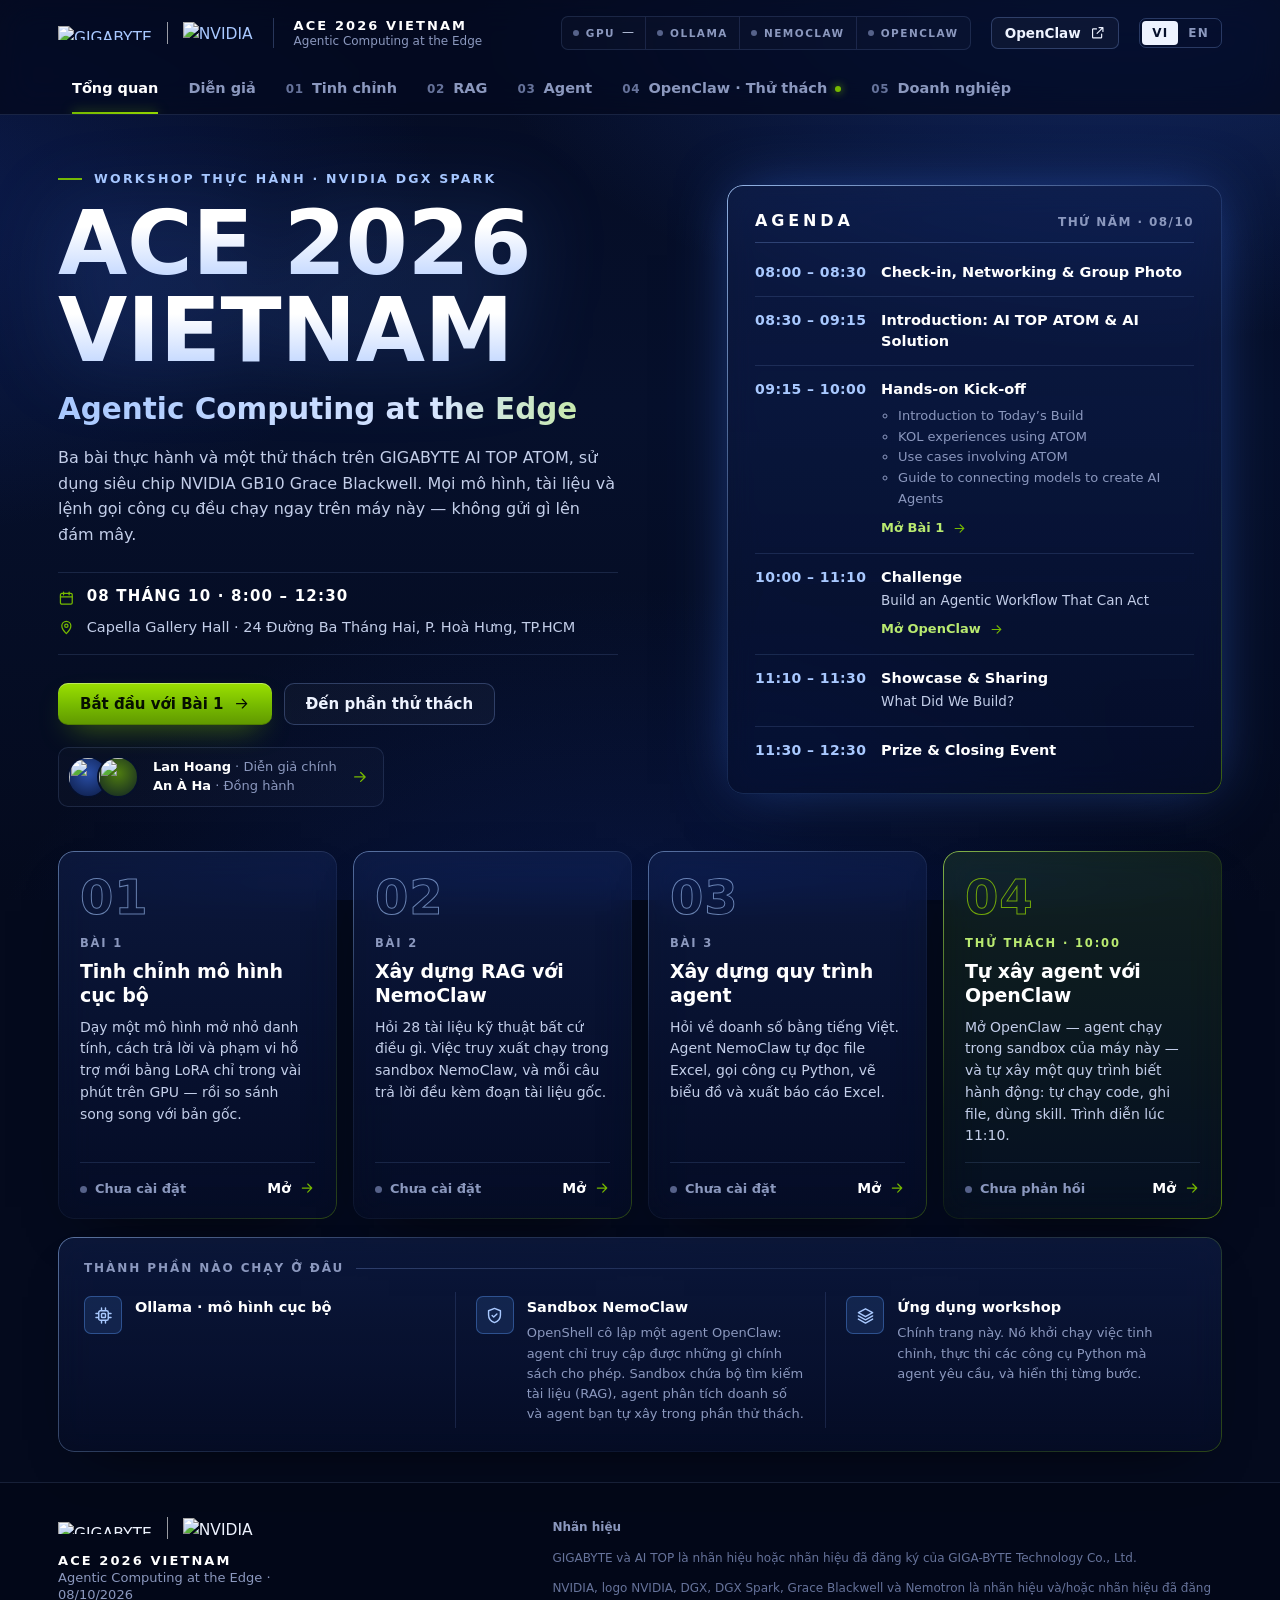
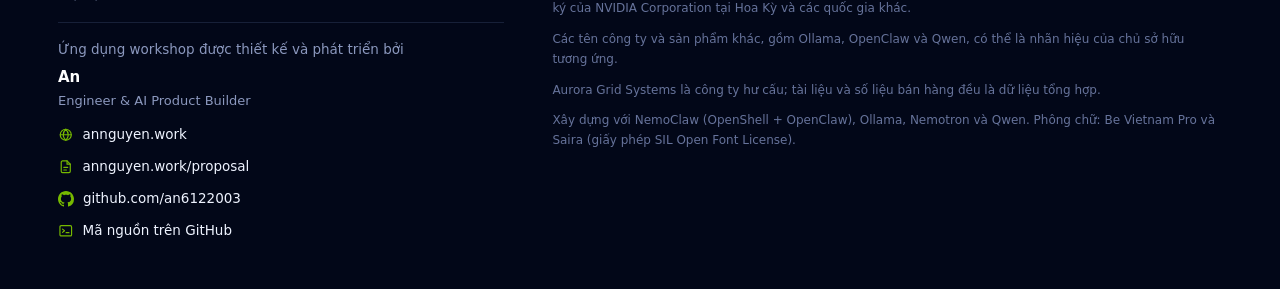
==== app/index.html @ 9d15b3e5 "Enterprise tab: batch inbox triage and invoices-to-Excel on vLLM Tab 05 runs real batch jobs on inve" ====
<!DOCTYPE html>
<html lang="vi">
<head>
<meta charset="utf-8">
<meta name="viewport" content="width=device-width, initial-scale=1">
<title>ACE 2026 Vietnam · Agentic AI Workshop</title>
<link rel="icon" href="data:image/svg+xml,%3Csvg xmlns='http://www.w3.org/2000/svg' viewBox='0 0 32 32'%3E%3Crect width='32' height='32' rx='8' fill='%23071230'/%3E%3Cpath d='M6 23c6-1 9-7 12-11s5-5 8-5' fill='none' stroke='%2376b900' stroke-width='3' stroke-linecap='round'/%3E%3Cpath d='M6 27c7-1 10-6 13-9s5-5 7-5' fill='none' stroke='%23a9c9ff' stroke-width='2' stroke-linecap='round' opacity='.75'/%3E%3C/svg%3E">
<link rel="stylesheet" href="/static/fonts/fonts.css">
<style>
  :root{
    --bg:#040a1d;
    --line:rgba(148,180,255,.14); --line-2:rgba(148,180,255,.26); --line-3:rgba(148,180,255,.42);
    --text:#eef3ff; --text-2:#c3cee9; --text-3:#8b98be; --text-4:#66739b;
    --blue:#5c9dff; --blue-2:#a9c9ff; --blue-soft:rgba(92,157,255,.13); --blue-line:rgba(92,157,255,.38);
    --nv:#76b900; --nv-2:#93d600; --nv-ink:#b9ea70; --nv-soft:rgba(118,185,0,.13); --nv-line:rgba(118,185,0,.5);
    --amber:#ffc066; --amber-soft:rgba(255,192,102,.11); --amber-line:rgba(255,192,102,.42);
    --red:#ff8a8a; --red-soft:rgba(255,110,110,.11); --red-line:rgba(255,110,110,.42);
    --violet:#bca6ff; --violet-soft:rgba(188,166,255,.12); --violet-line:rgba(188,166,255,.4);
    --pink:#ff95cd; --pink-soft:rgba(255,149,205,.11); --pink-line:rgba(255,149,205,.4);
    --radius:16px; --r-md:10px; --r-sm:7px; --r-xs:4px;
    /* glass panel fill, and the light catching its edge (top-left blue, bottom-right green) */
    --panel:linear-gradient(180deg,rgba(20,36,82,.5),rgba(8,16,42,.42));
    --edge:linear-gradient(135deg,rgba(160,198,255,.5),rgba(160,198,255,.1) 30%,rgba(160,198,255,.05) 65%,rgba(118,185,0,.34));
    --font:"Be Vietnam Pro",system-ui,-apple-system,"Segoe UI",Roboto,"Noto Sans",sans-serif;
    --display:"Saira","Be Vietnam Pro",system-ui,sans-serif;
    --mono:ui-monospace,"SF Mono",Menlo,Consolas,"DejaVu Sans Mono",monospace;
    --check:url("data:image/svg+xml,%3Csvg xmlns='http://www.w3.org/2000/svg' viewBox='0 0 24 24' fill='none' stroke='black' stroke-width='3' stroke-linecap='round' stroke-linejoin='round'%3E%3Cpath d='M5 12.5l4.5 4.5L19 7.5'/%3E%3C/svg%3E");
  }
  *{box-sizing:border-box}
  html{background:var(--bg)}
  html,body{margin:0;padding:0}
  body{color:var(--text);font:15.5px/1.6 var(--font);-webkit-font-smoothing:antialiased;min-height:100vh;
    background:
      radial-gradient(1100px 640px at 88% -6%,rgba(46,98,230,.36),transparent 62%),
      radial-gradient(900px 560px at -8% 22%,rgba(28,62,170,.28),transparent 60%),
      radial-gradient(1100px 700px at 50% 112%,rgba(18,50,150,.32),transparent 60%),
      linear-gradient(180deg,#050c23 0%,#06102c 45%,#040a1d 100%);
    background-attachment:fixed}
  /* exactly page-wide: the drift moves the picture inside it, so the page never scrolls sideways */
  .waves{position:absolute;left:0;right:0;top:96px;height:560px;background:url(/static/brand/waves.svg) 50% 0/112% 100% no-repeat;
    opacity:.5;pointer-events:none;z-index:0;will-change:transform;
    -webkit-mask-image:linear-gradient(180deg,transparent,#000 22%,#000 70%,transparent);mask-image:linear-gradient(180deg,transparent,#000 22%,#000 70%,transparent)}
  header,main,footer{position:relative;z-index:1}
  .wrap{max-width:1220px;margin:0 auto;padding:0 28px}
  button{font:inherit}
  a{color:var(--blue-2)}
  ::selection{background:rgba(118,185,0,.35)}
  .sprite{position:absolute;width:0;height:0;overflow:hidden}
  svg.i{width:1.15em;height:1.15em;flex:0 0 auto;fill:none;stroke:currentColor;stroke-width:1.8;stroke-linecap:round;stroke-linejoin:round;vertical-align:-.2em}

  /* ---------------- header ---------------- */
  header.top{position:sticky;top:0;z-index:30;background:rgba(4,10,29,.78);border-bottom:1px solid var(--line);
    -webkit-backdrop-filter:blur(18px) saturate(140%);backdrop-filter:blur(18px) saturate(140%)}
  .toprow{display:flex;align-items:center;gap:20px;height:66px}
  .lockup{display:flex;align-items:center;gap:15px;text-decoration:none;flex:0 0 auto}
  .lockup img{display:block;width:auto}
  .lockup .gb{height:14px}
  .lockup .nv{height:23px}
  .lockup .sep{width:1px;height:22px;background:rgba(255,255,255,.6)}
  .event{display:flex;flex-direction:column;line-height:1.2;padding-left:20px;border-left:1px solid var(--line-2);min-width:0}
  .event b{font:700 13px/1.2 var(--display);letter-spacing:.16em;color:#fff;white-space:nowrap}
  .event span{font-size:12px;color:var(--text-3);white-space:nowrap}
  .spacer{flex:1}
  /* system status: one ruled bar, not a row of pills */
  .sysbar{display:flex;align-items:stretch;border:1px solid var(--line);border-radius:var(--r-sm);background:rgba(255,255,255,.02)}
  .sys{display:flex;align-items:center;gap:7px;padding:6px 11px;font-size:12px;color:var(--text-2);white-space:nowrap}
  .sys+.sys{border-left:1px solid var(--line)}
  .sys b{font:600 10.5px/1 var(--display);letter-spacing:.14em;text-transform:uppercase;color:var(--text-3)}
  .dot{width:6px;height:6px;border-radius:50%;background:#56628a;flex:0 0 auto}
  .dot.on{background:var(--nv);box-shadow:0 0 0 3px rgba(118,185,0,.16),0 0 10px rgba(118,185,0,.65)}
  .dot.warn{background:var(--amber)}
  .lang{display:flex;border:1px solid var(--line-2);border-radius:var(--r-sm);padding:2px;flex:0 0 auto}
  .lang button{border:0;background:transparent;color:var(--text-3);font:600 12px/1 var(--display);letter-spacing:.1em;
    padding:6px 10px;border-radius:var(--r-xs);cursor:pointer}
  .lang button.on{background:var(--text);color:#06102c}
  nav.tabs{display:flex;gap:2px;overflow-x:auto;scrollbar-width:none}
  nav.tabs::-webkit-scrollbar{display:none}
  nav.tabs button{position:relative;border:0;background:none;color:var(--text-3);font-weight:600;font-size:14.5px;
    padding:11px 14px 14px;cursor:pointer;white-space:nowrap;display:flex;align-items:center;gap:8px}
  nav.tabs button .n{font:600 12px var(--display);color:var(--text-4);letter-spacing:.06em}
  nav.tabs button:hover{color:var(--text)}
  nav.tabs button.on{color:#fff}
  nav.tabs button.on::after{content:"";position:absolute;left:14px;right:14px;bottom:0;height:2px;
    background:linear-gradient(90deg,var(--nv),var(--nv-2));box-shadow:0 0 12px rgba(118,185,0,.8)}
  nav.tabs button.on .n{color:var(--nv)}
  nav.tabs .live{width:6px;height:6px;border-radius:50%;background:var(--nv);box-shadow:0 0 8px var(--nv)}

  main{padding:8px 0 40px;min-height:60vh}
  section.tab{display:none}
  section.tab.on{display:block}

  /* ---------------- type & primitives ---------------- */
  h1,h2,h3{font-family:var(--display);font-weight:700;margin:0;color:#fff;letter-spacing:-.005em}
  h1{font-size:clamp(30px,3.4vw,44px);line-height:1.08;margin-bottom:14px}
  .eyebrow{font:600 12.5px/1.2 var(--display);letter-spacing:.18em;text-transform:uppercase;color:var(--blue-2);
    display:flex;align-items:center;gap:12px;margin-bottom:16px}
  .eyebrow::before{content:"";width:24px;height:2px;background:var(--nv);flex:0 0 auto}
  .pagehead{padding:40px 0 4px}
  .lead{color:var(--text-2);font-size:17px;line-height:1.6;max-width:820px;margin:0}
  .label{font:600 12px/1.3 var(--display);letter-spacing:.16em;text-transform:uppercase;color:var(--text-3);margin-bottom:16px;
    display:flex;align-items:center;gap:12px}
  .label::after{content:"";flex:1;height:1px;background:linear-gradient(90deg,var(--line-2),transparent);order:2}
  .label .count{order:3}
  .muted{color:var(--text-3);font-size:13.5px}
  .glass,.card,details.sect{position:relative;background:var(--panel);border-radius:var(--radius);
    -webkit-backdrop-filter:blur(16px) saturate(130%);backdrop-filter:blur(16px) saturate(130%);
    box-shadow:inset 0 1px 0 rgba(255,255,255,.05),0 24px 60px -36px rgba(0,0,0,.9)}
  /* a 1px gradient edge that keeps the panel see-through */
  .glass::before,.card::before,details.sect::before{content:"";position:absolute;inset:0;border-radius:inherit;padding:1px;
    background:var(--edge);pointer-events:none;
    -webkit-mask:linear-gradient(#000 0 0) content-box,linear-gradient(#000 0 0);-webkit-mask-composite:xor;
    mask:linear-gradient(#000 0 0) content-box,linear-gradient(#000 0 0);mask-composite:exclude}
  .card{padding:24px 26px;margin-bottom:18px}
  .glow{--edge:linear-gradient(135deg,rgba(170,205,255,.85),rgba(120,170,255,.2) 40%,rgba(92,157,255,.15) 70%,rgba(118,185,0,.5));
    box-shadow:inset 0 1px 0 rgba(255,255,255,.08),0 0 60px -12px rgba(60,120,255,.55),0 30px 80px -40px rgba(0,0,0,.9)}
  .grid2{display:grid;grid-template-columns:1fr 1fr;gap:18px}
  .tag{display:inline-flex;align-items:center;gap:6px;font:600 10.5px/1 var(--display);letter-spacing:.14em;text-transform:uppercase;
    padding:5px 7px 4px;border-radius:var(--r-xs);border:1px solid var(--nv-line);color:var(--nv-ink);background:var(--nv-soft);white-space:nowrap}
  .tag.gray{border-color:var(--line-2);color:var(--text-2);background:rgba(255,255,255,.03)}
  .tag.amber{border-color:var(--amber-line);color:var(--amber);background:var(--amber-soft)}
  .state{display:inline-flex;align-items:center;gap:8px;font-size:13px;font-weight:600;color:var(--text-3)}
  .state i{width:7px;height:7px;border-radius:50%;background:#56628a}
  .state.ok{color:var(--nv-ink)} .state.ok i{background:var(--nv);box-shadow:0 0 10px rgba(118,185,0,.7)}
  .state.warn{color:var(--amber)} .state.warn i{background:var(--amber)}
  .routeline{display:inline-flex;align-items:center;gap:9px;font-size:13.5px;font-weight:600;color:var(--nv-ink);
    padding-left:10px;border-left:2px solid var(--nv)}
  .routeline.amber{color:var(--amber);border-left-color:var(--amber)}
  .btn{position:relative;overflow:hidden;display:inline-flex;align-items:center;justify-content:center;gap:9px;border:0;border-radius:var(--r-md);
    padding:12px 22px;font:700 15px/1.2 var(--font);cursor:pointer;text-decoration:none;color:#061000;
    background:linear-gradient(180deg,#9be000 0%,#76b900 55%,#609800 100%);
    box-shadow:0 12px 30px -14px rgba(118,185,0,.85),inset 0 1px 0 rgba(255,255,255,.35),inset 0 -1px 0 rgba(0,0,0,.18);
    transition:filter .15s,transform .15s}
  .btn::after{content:"";position:absolute;inset:0;pointer-events:none;
    background:linear-gradient(105deg,transparent 35%,rgba(255,255,255,.4) 50%,transparent 65%);transform:translateX(-130%);transition:transform .7s ease}
  .btn:hover:not(:disabled)::after{transform:translateX(130%)}
  .btn:hover:not(:disabled){filter:brightness(1.05)}
  .btn:active:not(:disabled){transform:translateY(1px)}
  .btn:disabled{opacity:.45;cursor:not-allowed}
  .btn.ghost{background:rgba(255,255,255,.03);color:var(--text);box-shadow:inset 0 0 0 1px var(--line-2)}
  .btn.ghost::after{display:none}
  .btn.ghost:hover:not(:disabled){background:rgba(255,255,255,.08);filter:none;box-shadow:inset 0 0 0 1px var(--line-3)}
  .btn.small{padding:8px 14px;font-size:13.5px;border-radius:var(--r-sm)}
  .btn.big{padding:16px 30px;font-size:17px;border-radius:var(--r-md)}
  .btn.danger{background:var(--red-soft);color:var(--red);box-shadow:inset 0 0 0 1px var(--red-line)}
  .btn.danger::after{display:none}
  .linkbtn{background:none;border:0;color:#fff;font-weight:600;font-size:14px;display:inline-flex;align-items:center;gap:8px;cursor:pointer;padding:0}
  .linkbtn .i{transition:transform .15s;color:var(--nv)}
  .linkbtn:hover .i{transform:translateX(3px)}
  input[type=text]{width:100%;font:16.5px var(--font);padding:14px 16px;border:1px solid var(--line-2);border-radius:var(--r-md);
    color:var(--text);background:rgba(3,8,24,.55)}
  input[type=text]::placeholder{color:var(--text-4)}
  input[type=text]:focus{outline:none;border-color:var(--nv);box-shadow:0 0 0 4px rgba(118,185,0,.16)}
  select{font:14px var(--font);padding:7px 30px 7px 11px;border:1px solid var(--line-2);border-radius:var(--r-sm);color:var(--text);cursor:pointer;
    -webkit-appearance:none;appearance:none;background:rgba(3,8,24,.6) url("data:image/svg+xml,%3Csvg xmlns='http://www.w3.org/2000/svg' viewBox='0 0 24 24' fill='none' stroke='%238b98be' stroke-width='2.2' stroke-linecap='round' stroke-linejoin='round'%3E%3Cpath d='M6 9l6 6 6-6'/%3E%3C/svg%3E") no-repeat right 9px center/13px}
  select option{background:#0a1638;color:var(--text)}
  .askrow{display:flex;gap:10px}
  .askrow input{flex:1;min-width:0}
  /* example questions: a ruled, numbered list in two columns */
  .group h3{font:600 11.5px/1.3 var(--display);letter-spacing:.16em;text-transform:uppercase;color:var(--text-3);margin:22px 0 8px;
    display:flex;align-items:center;gap:10px}
  .group h3:first-child{margin-top:0}
  .group h3 .count{font-size:11.5px;margin-left:0;color:var(--text-4)}
  .qlist{display:grid;grid-template-columns:repeat(2,minmax(0,1fr));border-top:1px solid var(--line)}
  .qrow{position:relative;display:grid;grid-template-columns:36px minmax(0,1fr) auto;align-items:center;gap:10px;text-align:left;width:100%;
    background:none;border:0;border-bottom:1px solid var(--line);padding:12px 14px 12px 0;color:var(--text-2);
    font:14.5px/1.45 var(--font);cursor:pointer;transition:background .2s,color .2s}
  .qlist .qrow:nth-child(odd){border-right:1px solid var(--line)}
  .qlist .qrow:nth-child(even){padding-left:14px;grid-template-columns:36px minmax(0,1fr) auto}
  .qrow .qn{font:600 12px/1 var(--display);color:var(--text-4);letter-spacing:.08em;padding-left:12px}
  .qrow > .i{color:var(--text-4);transition:transform .2s,color .2s}
  .qrow::before{content:"";position:absolute;left:0;top:9px;bottom:9px;width:2px;background:var(--nv);transform:scaleY(0);transition:transform .2s}
  .qrow:hover{background:linear-gradient(90deg,rgba(118,185,0,.1),transparent 75%);color:#fff}
  .qrow:hover .qn,.qrow:hover > .i{color:var(--nv)}
  .qrow:hover > .i{transform:translateX(3px)}
  .qrow:hover::before{transform:scaleY(1)}
  .qrow.key{color:#ffe1b3}
  .qrow.key .qn{color:var(--amber)}
  .qrow.key::before{background:var(--amber);transform:scaleY(1)}
  .qrow.key:hover{background:linear-gradient(90deg,rgba(255,192,102,.1),transparent 75%)}
  .qrow .qt{min-width:0}
  .qrow .qt .tag{margin-left:8px;vertical-align:1px}
  .note{display:flex;gap:10px;align-items:flex-start;background:var(--amber-soft);border:1px solid var(--amber-line);border-left-width:3px;border-radius:var(--r-sm);
    padding:12px 14px;font-size:14.5px;color:#ffe1b3;line-height:1.55}
  .note .i{margin-top:3px;color:var(--amber)}
  .note.green{background:var(--nv-soft);border-color:var(--nv-line);color:#dcf6b3} .note.green .i{color:var(--nv)}
  .note.blue{background:var(--blue-soft);border-color:var(--blue-line);color:#d4e4ff} .note.blue .i{color:var(--blue-2)}
  .err{background:var(--red-soft);border:1px solid var(--red-line);border-left-width:3px;color:#ffc9c9;border-radius:var(--r-sm);padding:11px 14px;font-size:14.5px}
  .spin{width:15px;height:15px;border:2px solid rgba(118,185,0,.25);border-top-color:var(--nv);border-radius:50%;
    animation:sp .7s linear infinite;flex:0 0 auto;display:inline-block}
  @keyframes sp{to{transform:rotate(360deg)}}
  details.sect{padding:0 26px;margin-bottom:18px}
  details.sect>summary{cursor:pointer;padding:18px 0;font-weight:600;font-size:15px;list-style:none;display:flex;align-items:center;gap:10px;color:var(--text)}
  details.sect>summary::-webkit-details-marker{display:none}
  details>summary .chev{color:var(--text-3);transition:transform .18s}
  details[open]>summary .chev{transform:rotate(90deg)}
  details.sect .body{padding:0 0 22px;font-size:14.5px;color:var(--text-2)}
  details.mini>summary{cursor:pointer;list-style:none;display:inline-flex;align-items:center;gap:6px;color:var(--text-3);font-size:13.5px}
  details.mini>summary::-webkit-details-marker{display:none}
  details.mini>summary:hover{color:var(--text)}
  .count{font-size:12.5px;color:var(--text-3);font-weight:500;margin-left:auto;font-family:var(--display);letter-spacing:.04em}
  code{font-family:var(--mono);font-size:.92em}

  /* ---------------- flow strip (mirrors the slides) ---------------- */
  .flow{display:flex;align-items:stretch;margin:28px 0 22px}
  .fnode{flex:1;min-width:0;border:1px solid var(--line-2);border-radius:var(--r-md);padding:14px 16px 15px;
    background:linear-gradient(180deg,rgba(255,255,255,.045),rgba(255,255,255,.015));transition:border-color .25s,background .25s,box-shadow .25s;position:relative}
  .fnode .ft{font:600 11.5px/1.3 var(--display);letter-spacing:.14em;text-transform:uppercase;color:var(--text-3);margin-bottom:6px;
    display:flex;align-items:center;gap:6px}
  .fnode .fd{font-size:15px;font-weight:600;color:var(--text);line-height:1.3}
  .fnode.active{border-color:var(--nv);background:linear-gradient(180deg,rgba(118,185,0,.18),rgba(118,185,0,.06));
    box-shadow:0 0 0 4px rgba(118,185,0,.1),0 0 30px -6px rgba(118,185,0,.55)}
  .fnode.active .ft{color:var(--nv-ink)}
  .fnode.done{border-color:var(--nv-line)}
  .fnode.done .ft::after{content:"";width:12px;height:12px;background:var(--nv);-webkit-mask:var(--check) center/contain no-repeat;mask:var(--check) center/contain no-repeat}
  .flink{flex:0 0 38px;display:flex;align-items:center;justify-content:center;color:var(--line-3)}
  .flink.live{color:var(--nv)}
  .f-nc.active{border-color:var(--blue);background:linear-gradient(180deg,rgba(92,157,255,.2),rgba(92,157,255,.06));box-shadow:0 0 0 4px rgba(92,157,255,.1),0 0 30px -6px rgba(92,157,255,.6)}
  .f-nc.active .ft{color:var(--blue-2)}
  .f-py.active{border-color:var(--violet);background:linear-gradient(180deg,rgba(188,166,255,.2),rgba(188,166,255,.06));box-shadow:0 0 0 4px rgba(188,166,255,.1),0 0 30px -6px rgba(188,166,255,.55)}
  .f-py.active .ft{color:var(--violet)}
  .f-out.active{border-color:var(--pink);background:linear-gradient(180deg,rgba(255,149,205,.18),rgba(255,149,205,.05));box-shadow:0 0 0 4px rgba(255,149,205,.1),0 0 30px -6px rgba(255,149,205,.5)}
  .f-out.active .ft{color:var(--pink)}

  /* ---------------- home ---------------- */
  .home-hero{display:grid;grid-template-columns:1.2fr .95fr;gap:44px;align-items:center;padding:56px 0 40px}
  .display{font:800 clamp(52px,7vw,96px)/.92 var(--display);font-stretch:108%;letter-spacing:-.005em;text-transform:uppercase;margin:0;
    filter:drop-shadow(0 0 40px rgba(80,140,255,.3))}
  .display .lw{display:block;overflow:hidden;padding-bottom:.05em}
  .display .ln{display:block;background:linear-gradient(180deg,#ffffff 30%,#bcd3ff 100%);-webkit-background-clip:text;background-clip:text;color:transparent}
  .tagline{font:600 clamp(20px,2.3vw,30px)/1.2 var(--display);margin:16px 0 18px;
    background:linear-gradient(90deg,var(--blue-2),#d9e6ff 60%,var(--nv-ink));-webkit-background-clip:text;background-clip:text;color:transparent}
  .home-hero .lead{font-size:16px;max-width:560px}
  .when{display:grid;grid-template-columns:auto 1fr;gap:10px 12px;margin:24px 0 28px;color:var(--text-2);font-size:14.5px;
    padding:14px 0;border-top:1px solid var(--line);border-bottom:1px solid var(--line);max-width:560px}
  .when .i{color:var(--nv);margin-top:3px}
  .when b{font:700 15px var(--display);letter-spacing:.08em;color:#fff;text-transform:uppercase}
  .cta{display:flex;gap:12px;flex-wrap:wrap}
  .agenda{padding:26px 28px 20px}
  .agenda .ah{display:flex;align-items:baseline;justify-content:space-between;margin-bottom:6px;padding-bottom:12px;border-bottom:1px solid var(--line-2)}
  .agenda .ah b{font:700 16px var(--display);letter-spacing:.24em;color:#fff}
  .agenda .ah span{font:600 12px var(--display);letter-spacing:.12em;color:var(--text-3);text-transform:uppercase}
  .agenda ol{list-style:none;margin:0;padding:0}
  .agenda ol>li{display:grid;grid-template-columns:112px 1fr;gap:14px;padding:13px 0;border-top:1px solid var(--line)}
  .agenda ol>li:first-child{border-top:0}
  .agenda .tm{font:600 14px/1.45 var(--display);color:var(--blue-2);letter-spacing:.03em;font-variant-numeric:tabular-nums;white-space:nowrap}
  .agenda .tt{font-weight:600;color:#fff;font-size:14.5px;line-height:1.45;display:flex;align-items:center;gap:9px;flex-wrap:wrap}
  .agenda .ts{font-size:13.5px;color:var(--text-2);margin-top:2px}
  .agenda .sub{margin:6px 0 0;padding-left:17px;font-size:13px;color:var(--text-3);line-height:1.6}
  .agenda .aglink{margin-top:8px;font-size:13px;color:var(--nv-ink)}
  .agenda li.now .tm{color:var(--nv)}
  .agenda .livetag{font:700 10.5px/1 var(--display);letter-spacing:.14em;text-transform:uppercase;color:#071000;background:var(--nv);
    padding:4px 6px 3px;border-radius:3px;box-shadow:0 0 14px rgba(118,185,0,.6)}
  .labs{display:grid;grid-template-columns:repeat(4,1fr);gap:16px;margin:4px 0 18px}
  .labcard{display:flex;flex-direction:column;gap:9px;padding:22px 22px 18px;cursor:pointer;transition:transform .25s ease,box-shadow .25s ease}
  .labcard:hover{transform:translateY(-4px);box-shadow:inset 0 1px 0 rgba(255,255,255,.06),0 0 44px -14px rgba(92,157,255,.55),0 30px 60px -36px rgba(0,0,0,.9)}
  .labcard .lnum{font:800 48px/1 var(--display);color:transparent;-webkit-text-stroke:1px rgba(169,201,255,.6);letter-spacing:.02em;margin-bottom:6px;transition:-webkit-text-stroke-color .25s}
  .labcard:hover .lnum{-webkit-text-stroke-color:var(--nv)}
  .labcard .ltag{font:600 11.5px/1.3 var(--display);letter-spacing:.16em;text-transform:uppercase;color:var(--text-3)}
  .labcard h3{font-size:19px;line-height:1.25}
  .labcard p{margin:0;color:var(--text-2);font-size:14px;line-height:1.55;flex:1}
  .labcard .lfoot{display:flex;align-items:center;justify-content:space-between;gap:10px;padding-top:13px;border-top:1px solid var(--line);margin-top:6px}
  .labcard.challenge{--edge:linear-gradient(135deg,rgba(170,230,80,.75),rgba(118,185,0,.15) 40%,rgba(118,185,0,.08) 65%,rgba(147,214,0,.55));
    background:linear-gradient(180deg,rgba(118,185,0,.13),rgba(118,185,0,.03))}
  .labcard.challenge .lnum{-webkit-text-stroke-color:rgba(147,214,0,.75)}
  .labcard.challenge .ltag{color:var(--nv-ink)}
  .arch{display:grid;grid-template-columns:repeat(3,1fr);gap:0}
  .abox{padding:4px 20px;display:flex;gap:13px}
  .abox:first-child{padding-left:0}
  .abox+.abox{border-left:1px solid var(--line)}
  .abox .ai{width:38px;height:38px;border-radius:var(--r-sm);display:grid;place-items:center;background:var(--blue-soft);color:var(--blue-2);
    border:1px solid var(--blue-line);flex:0 0 auto}
  .abox .ai .i{width:19px;height:19px}
  .abox b{display:block;margin-bottom:4px;color:#fff;font-weight:600;font-size:14.5px}
  .abox .muted{font-size:13px;line-height:1.55}

  /* ---------------- lab 1 ---------------- */
  .examples{display:flex;flex-direction:column;border-top:1px solid var(--line)}
  .ex{padding:11px 0 11px 14px;border-bottom:1px solid var(--line);position:relative}
  .ex::before{content:"";position:absolute;left:0;top:13px;bottom:13px;width:2px;background:var(--line-2)}
  .ex .q{font-weight:600;font-size:14px;color:var(--text);margin-bottom:3px}
  .ex .a{font-size:13px;color:var(--text-3);white-space:pre-wrap;display:-webkit-box;-webkit-line-clamp:3;-webkit-box-orient:vertical;overflow:hidden}
  .params{display:flex;gap:14px;flex-wrap:wrap;margin:14px 0 18px}
  .params label{font-size:12.5px;color:var(--text-3);display:flex;flex-direction:column;gap:6px}
  .progress{height:6px;background:rgba(255,255,255,.07);border-radius:3px;overflow:hidden;margin:12px 0 8px}
  .progress i{display:block;height:100%;width:0;background:linear-gradient(90deg,#4f8a00,var(--nv-2));box-shadow:0 0 14px rgba(118,185,0,.7);transition:width .4s ease}
  .stageline{display:flex;align-items:center;gap:9px;font-weight:600;color:var(--text);min-height:24px}
  .stageline .i{color:var(--nv)} .stageline .i.bad{color:var(--red)}
  .losswrap{margin-top:14px;border:1px solid var(--line);border-radius:var(--r-md);padding:12px 14px 8px;background:rgba(3,8,24,.45)}
  .losswrap svg{width:100%;height:190px;display:block}
  .sample{margin-top:12px;background:var(--nv-soft);border:1px solid var(--nv-line);border-left-width:3px;border-radius:var(--r-sm);padding:11px 13px;font-size:14.5px;white-space:pre-wrap;color:#e3f7c4}
  pre.log{background:rgba(2,6,18,.75);color:#aab6d6;border:1px solid var(--line);border-radius:var(--r-sm);padding:10px 12px;font:12px/1.5 var(--mono);
    max-height:220px;overflow:auto;white-space:pre-wrap;margin:8px 0 0}
  .cmp{display:grid;grid-template-columns:1fr 1fr;gap:16px;margin-top:18px}
  .side{border:1px solid var(--line-2);border-radius:var(--r-md);padding:16px 18px;min-height:170px;background:rgba(255,255,255,.025)}
  .side.after{border-color:var(--nv-line);background:linear-gradient(180deg,rgba(118,185,0,.09),rgba(255,255,255,.015))}
  .side .sh{display:flex;align-items:center;gap:10px;margin-bottom:12px;padding-bottom:10px;border-bottom:1px solid var(--line)}
  .side .sh b{font:500 13px var(--mono);color:var(--text-2)}
  .side .txt{font-size:15.5px;line-height:1.65;color:var(--text)}
  .side .txt p{margin:0 0 8px} .side .txt ul{margin:0 0 8px;padding-left:20px}
  .side .meta{font-size:12.5px;color:var(--text-3);margin-top:8px;border:0;padding:0}

  /* ---------------- lab 2 ---------------- */
  .pstep{display:flex;align-items:flex-start;gap:12px;padding:9px 0}
  .pdot{width:26px;height:26px;border-radius:50%;flex:0 0 auto;display:grid;place-items:center;border:1.5px solid var(--line-2);
    color:var(--text-3);font:600 12px var(--display)}
  .pdot .i{width:15px;height:15px;stroke-width:2.4}
  .pstep.active .pdot{border-color:var(--nv);background:var(--nv-soft)}
  .pstep.done .pdot{border-color:var(--nv);background:var(--nv);color:#071000}
  .ptitle{font-size:15px;font-weight:600;color:var(--text)}
  .pstep.pending .ptitle{color:var(--text-3)}
  .pdetail{font-size:13px;color:var(--text-3);margin-top:2px}
  .atext{font-size:17.5px;line-height:1.65;white-space:pre-wrap;color:var(--text)}
  .atext.md{white-space:normal}
  .qecho{font-size:14px;color:var(--text-3);margin-bottom:14px;padding-bottom:14px;border-bottom:1px solid var(--line)}
  .qecho b{color:var(--text-2)}
  .meta{display:flex;gap:18px;flex-wrap:wrap;margin-top:16px;padding-top:12px;border-top:1px solid var(--line);font-size:13px;color:var(--text-3)}
  .src{border-bottom:1px solid var(--line)}
  .src:last-child{border-bottom:0}
  .srchead{display:flex;align-items:center;gap:12px;padding:12px 0;cursor:pointer}
  .rank{width:24px;height:24px;border-radius:var(--r-xs);background:var(--nv-soft);color:var(--nv-ink);display:grid;place-items:center;
    font:700 12px var(--display);flex:0 0 auto;border:1px solid var(--nv-line)}
  .srctitle{font-size:15px;font-weight:600;color:var(--text);flex:1}
  .sbar{width:96px;height:4px;border-radius:2px;background:rgba(255,255,255,.08);overflow:hidden;flex:0 0 auto}
  .sbar i{display:block;height:100%;background:linear-gradient(90deg,#4f8a00,var(--nv-2))}
  .spct{font:500 12.5px var(--display);color:var(--text-3);width:40px;text-align:right;flex:0 0 auto}
  .passage{display:none;font-size:14.5px;line-height:1.65;color:var(--text-2);background:rgba(3,8,24,.5);border:1px solid var(--line);
    border-radius:var(--r-sm);padding:12px 14px;margin:0 0 12px;white-space:pre-wrap;max-height:320px;overflow:auto}
  .src.open .passage{display:block}
  .docs{display:grid;grid-template-columns:repeat(auto-fill,minmax(250px,1fr));gap:0;border-top:1px solid var(--line);border-left:1px solid var(--line)}
  .doc{border-right:1px solid var(--line);border-bottom:1px solid var(--line);padding:12px 14px;cursor:pointer;transition:background .2s}
  .doc:hover{background:linear-gradient(180deg,rgba(118,185,0,.1),transparent)}
  .doc .dt{font-size:14px;font-weight:600;color:var(--text);margin-bottom:4px}
  .doc .dp{font-size:12.5px;color:var(--text-3);display:-webkit-box;-webkit-line-clamp:2;-webkit-box-orient:vertical;overflow:hidden}
  .chain{display:flex;align-items:center;gap:9px;flex-wrap:wrap;margin:12px 0 14px;font-size:13px;color:var(--text-4)}
  .cstep{background:var(--nv-soft);color:#dcf6b3;padding:6px 11px;border-radius:var(--r-xs);font-weight:600;border:1px solid var(--nv-line)}

  /* ---------------- lab 3 ---------------- */
  .dsrow{display:flex;align-items:center;gap:12px;flex-wrap:wrap}
  .dsname{font-weight:600;font-size:16px;color:#fff}
  .tablewrap{overflow:auto;border:1px solid var(--line);border-radius:var(--r-sm);margin-top:10px;max-height:340px}
  table.data{border-collapse:collapse;width:100%;font-size:13px}
  table.data th{position:sticky;top:0;background:#0d1a44;text-align:left;padding:8px 11px;font-weight:600;color:var(--text-2);white-space:nowrap}
  table.data td{padding:7px 11px;border-top:1px solid var(--line);white-space:nowrap;color:var(--text-2)}
  table.data tr:nth-child(even) td{background:rgba(255,255,255,.02)}
  .routebar{display:flex;align-items:center;gap:12px;flex-wrap:wrap;margin-top:14px}
  .trace{display:flex;flex-direction:column}
  .tstep{display:flex;gap:12px;padding:10px 0;position:relative}
  .tstep:not(:last-child)::after{content:"";position:absolute;left:16px;top:47px;bottom:-4px;width:1px;background:var(--line-2)}
  .ticon{width:33px;height:33px;border-radius:var(--r-sm);display:grid;place-items:center;flex:0 0 auto;border:1px solid var(--line-2);
    background:rgba(3,8,24,.7);color:var(--text-2);z-index:1}
  .ticon .i{width:17px;height:17px}
  .tstep.k-llm .ticon{border-color:var(--blue-line);color:var(--blue-2);background:#0b1a42}
  .tstep.k-call .ticon{border-color:var(--violet-line);color:var(--violet);background:#17163f}
  .tstep.k-res .ticon{border-color:var(--nv-line);color:var(--nv-ink);background:#0f2125}
  .tstep.k-ans .ticon{border-color:var(--pink-line);color:var(--pink);background:#211538}
  .tstep.k-err .ticon{border-color:var(--red-line);color:var(--red);background:#22142c}
  .tbody{flex:1;min-width:0;padding-top:5px}
  .ttitle{font-weight:600;color:var(--text);font-size:15px;display:flex;align-items:center;gap:8px;flex-wrap:wrap}
  .ttitle code{font-size:12.5px;color:var(--violet)}
  .tsub{font-size:13px;color:var(--text-3);margin-top:2px}
  .ttitle:empty{display:none}
  .mdt{border-collapse:collapse;margin:6px 0 12px;font-size:14px}
  .mdt th,.mdt td{border:1px solid var(--line-2);padding:6px 10px;text-align:left}
  .mdt th{background:rgba(255,255,255,.05);font-weight:600}
  .thought{font-size:14px;color:var(--text-2)} .thought p{margin:0 0 4px} .thought ul{margin:2px 0 6px;padding-left:18px}
  .args{display:flex;flex-wrap:wrap;gap:6px;margin-top:6px}
  .arg{font:12.5px/1.4 var(--mono);background:var(--violet-soft);border:1px solid var(--violet-line);color:#ddd2ff;
    padding:2px 7px;border-radius:var(--r-xs);max-width:100%;overflow:hidden;text-overflow:ellipsis;white-space:nowrap}
  .hl{margin:6px 0 0;padding-left:18px;font-size:14px;color:var(--text-2)}
  .hl li{margin:2px 0}
  .thumb{margin-top:8px;max-width:520px;width:100%;border-radius:var(--r-sm);border:1px solid var(--line-2);cursor:zoom-in;display:block;background:#fff}
  .filebtn{display:inline-flex;align-items:center;gap:8px;margin-top:8px;text-decoration:none;font-weight:600;font-size:14px;
    padding:9px 14px;border-radius:var(--r-sm);background:var(--nv-soft);border:1px solid var(--nv-line);color:#dcf6b3}
  .filebtn:hover{background:rgba(118,185,0,.2)}
  .md p{margin:0 0 10px}
  .md ul{margin:4px 0 10px;padding-left:22px}
  .md li{margin:3px 0}
  .md strong{color:#fff}
  .answer-grid{display:grid;grid-template-columns:1.05fr 1fr;gap:22px;align-items:start}
  .bigchart{width:100%;border-radius:var(--r-md);border:1px solid var(--line-2);cursor:zoom-in;background:#fff}
  .chartwrap:not(:empty){margin-top:18px}
  .chartwrap .bigchart{max-width:860px;display:block;margin:0 auto}
  .side .txt.md p:last-child{margin-bottom:0}

  /* ---------------- OpenClaw challenge ---------------- */
  .oc-hero{display:grid;grid-template-columns:1.25fr .75fr;margin:28px 0 30px;overflow:hidden}
  .oc-main{padding:30px 32px}
  .oc-side{padding:28px 28px;border-left:1px solid var(--line);background:rgba(3,8,24,.35)}
  .oc-status{display:flex;align-items:center;gap:12px;flex-wrap:wrap;margin-bottom:20px}
  .oc-status .model{font:12.5px var(--mono);color:var(--text-3)}
  .oc-actions{display:flex;align-items:center;gap:18px;flex-wrap:wrap}
  .oc-addr{font-size:13.5px;color:var(--text-3);max-width:300px;line-height:1.5}
  .oc-addr code{color:var(--blue-2);background:rgba(92,157,255,.1);padding:1px 6px;border-radius:var(--r-xs);border:1px solid rgba(92,157,255,.25);white-space:nowrap}
  .steps{list-style:none;margin:30px 0 0;padding:0;display:grid;grid-template-columns:repeat(4,1fr);gap:16px;counter-reset:s}
  .steps li{border-top:1px solid var(--line-2);padding-top:13px;counter-increment:s}
  .steps li::before{content:counter(s,decimal-leading-zero);font:700 13px var(--display);color:var(--nv);letter-spacing:.08em;display:block;margin-bottom:6px}
  .steps b{display:block;color:#fff;font-size:14.5px;margin-bottom:4px}
  .steps span{font-size:13px;color:var(--text-3);line-height:1.5;display:block}
  .caps{list-style:none;margin:0;padding:0;display:flex;flex-direction:column}
  .caps li{display:flex;gap:12px;align-items:flex-start;padding:11px 0;border-top:1px solid var(--line)}
  .caps li:first-child{border-top:0;padding-top:0}
  .caps .ci{width:30px;height:30px;border-radius:var(--r-sm);display:grid;place-items:center;background:var(--blue-soft);color:var(--blue-2);
    flex:0 0 auto;border:1px solid var(--blue-line)}
  .caps .ci .i{width:15px;height:15px}
  .caps b{display:block;color:#fff;font-size:14px;font-weight:600;line-height:1.35}
  .caps span{display:block;font-size:12.5px;color:var(--text-3);line-height:1.45;margin-top:1px;overflow-wrap:anywhere}
  .ideas{display:grid;grid-template-columns:repeat(2,minmax(0,1fr));gap:16px;margin-bottom:18px}
  .models{display:grid;grid-template-columns:minmax(0,1fr) minmax(0,1fr) minmax(0,1.1fr);margin-bottom:30px}
  .mcol,.mhow{padding:22px 24px}
  .mcol+.mcol,.mhow{border-left:1px solid var(--line)}
  .mcol .tag{margin-bottom:12px}
  .mcol h3{font-size:19px;line-height:1.25}
  .mcol .mmeta{font:12px/1.5 var(--mono);color:var(--text-3);margin:4px 0 10px}
  .mcol p{margin:0 0 12px;font-size:14px;color:var(--text-2)}
  .mhow b{display:block;color:#fff;margin-bottom:10px;font-size:15px}
  .mhow ol{margin:0;padding-left:18px;font-size:14px;color:var(--text-2);line-height:1.55}
  .mhow li{margin-bottom:7px}
  .mhow p{margin:12px 0 0}
  .idea{padding:22px 24px;display:flex;flex-direction:column;gap:12px}
  .idea .ih{display:flex;align-items:center;gap:13px}
  .idea .ii{width:38px;height:38px;border-radius:var(--r-sm);display:grid;place-items:center;background:var(--nv-soft);color:var(--nv-ink);
    border:1px solid var(--nv-line);flex:0 0 auto}
  .idea .ii .i{width:19px;height:19px}
  .idea h3{font-size:18px;line-height:1.25}
  .idea .uses{font:12px var(--mono);color:var(--text-3);margin-top:2px}
  .idea>p{margin:0;font-size:14px;color:var(--text-2)}
  .prompt{border:1px solid var(--line-2);border-radius:var(--r-sm);background:rgba(3,8,24,.55);padding:11px 14px 13px}
  .prompt .pl{font:600 11px/1 var(--display);letter-spacing:.16em;text-transform:uppercase;color:var(--text-4);margin-bottom:8px;
    display:flex;justify-content:space-between;align-items:center;gap:10px}
  .prompt .pt{font-size:14px;color:var(--text);line-height:1.55;overflow-wrap:anywhere}
  .prompt.then{background:transparent;border-style:dashed}
  .copy{border:1px solid var(--line-2);background:rgba(255,255,255,.04);color:var(--text-2);border-radius:var(--r-xs);font:600 12px/1 var(--font);
    padding:6px 9px;display:inline-flex;align-items:center;gap:6px;cursor:pointer;letter-spacing:0;text-transform:none}
  .copy:hover{color:#fff;border-color:var(--line-3)}
  .copy.done{color:var(--nv-ink);border-color:var(--nv-line)}
  .checks{list-style:none;padding:0;margin:0;display:flex;flex-direction:column}
  .checks li{display:flex;gap:11px;font-size:14.5px;color:var(--text-2);line-height:1.5;padding:10px 0;border-top:1px solid var(--line)}
  .checks li:first-child{border-top:0;padding-top:0}
  .checks li .i{color:var(--nv);margin-top:4px}
  .cmd{display:flex;align-items:center;gap:10px;justify-content:space-between;font:13.5px var(--mono);color:var(--text);
    background:rgba(2,6,18,.7);border:1px solid var(--line);border-radius:var(--r-sm);padding:9px 10px 9px 13px;margin:8px 0;overflow-x:auto}
  .cmd span{white-space:nowrap}

  /* ---------------- speakers ---------------- */
  .spk{display:grid;grid-template-columns:minmax(0,.85fr) minmax(0,1.15fr);overflow:hidden;margin:28px 0 22px}
  .spk.sub{grid-template-columns:minmax(0,.55fr) minmax(0,1.45fr);margin-top:0}
  .spk-photo{position:relative;container-type:size;min-height:420px;overflow:hidden;border-right:1px solid var(--line);
    background:radial-gradient(58% 48% at 50% 42%,rgba(92,157,255,.38),transparent 72%),linear-gradient(180deg,rgba(255,255,255,.03),transparent)}
  .spk.sub .spk-photo{min-height:320px;background:radial-gradient(60% 50% at 50% 42%,rgba(118,185,0,.28),transparent 72%)}
  /* The portrait fills its column, standing on the bottom edge, and the ring is
     sized from the same column: they stay together whatever the card's height. */
  .spk-photo .ring{position:absolute;left:50%;top:44%;width:min(84cqw,72cqh);aspect-ratio:1;transform:translate(-50%,-50%);border-radius:50%;
    border:1px solid rgba(169,201,255,.22);box-shadow:inset 0 0 90px -30px rgba(92,157,255,.7)}
  .spk.sub .spk-photo .ring{border-color:rgba(147,214,0,.24);box-shadow:inset 0 0 80px -30px rgba(118,185,0,.6)}
  .spk-photo img{position:absolute;left:4cqw;bottom:0;width:92cqw;height:92cqh;object-fit:contain;object-position:50% 100%;
    filter:drop-shadow(0 24px 40px rgba(0,0,0,.55))}
  .spk-body{padding:32px 34px 30px}
  .spk.sub .spk-body{padding:26px 30px 24px}
  .spk-name{font:800 clamp(38px,4.4vw,60px)/.95 var(--display);text-transform:uppercase;margin:14px 0 6px;
    background:linear-gradient(180deg,#fff 35%,#bcd3ff);-webkit-background-clip:text;background-clip:text;color:transparent}
  .spk.sub .spk-name{font-size:clamp(28px,3vw,38px)}
  .spk-full{font-size:14px;color:var(--text-3)}
  .spk-roles{display:flex;flex-wrap:wrap;margin:16px 0 18px;border-top:1px solid var(--line);border-bottom:1px solid var(--line)}
  .spk-roles span{padding:9px 14px;font:600 11.5px/1.3 var(--display);letter-spacing:.12em;text-transform:uppercase;color:var(--text-2)}
  .spk-roles span:first-child{padding-left:0}
  .spk-roles span+span{border-left:1px solid var(--line)}
  .spk-bio{margin:0 0 20px;color:var(--text-2);font-size:15.5px;line-height:1.65}
  .spk-stats{display:grid;grid-template-columns:repeat(3,minmax(0,1fr));border:1px solid var(--line);border-radius:var(--r-md);overflow:hidden;
    background:rgba(3,8,24,.35)}
  .spk-stats.two{grid-template-columns:repeat(2,minmax(0,1fr))}
  .spk-stat{padding:14px 16px}
  .spk-stat+.spk-stat{border-left:1px solid var(--line)}
  .spk-stat .pf{font:600 11px/1 var(--display);letter-spacing:.16em;text-transform:uppercase;color:var(--text-3)}
  .spk-stat .v{font:800 28px/1.1 var(--display);color:#fff;margin-top:8px}
  .spk-stat .s{font-size:12.5px;color:var(--text-3);margin-top:2px}
  .spk-asof{font-size:12px;color:var(--text-4);margin-top:8px}
  .spk-more{grid-column:1/-1;padding:22px 34px 28px;border-top:1px solid var(--line)}
  .spk-topics{list-style:none;margin:14px 0 0;padding:0;display:grid;grid-template-columns:repeat(4,minmax(0,1fr));counter-reset:t}
  .spk-topics li{padding:4px 16px 4px 0;counter-increment:t}
  .spk-topics li+li{border-left:1px solid var(--line);padding-left:16px}
  .spk-topics li::before{content:counter(t,decimal-leading-zero);font:700 12px var(--display);color:var(--nv);letter-spacing:.08em;margin-right:8px}
  .spk-topics b{color:#fff;font-size:14.5px}
  .spk-topics span{display:block;font-size:13px;color:var(--text-3);margin-top:3px;line-height:1.5}
  .spk-links{display:flex;flex-wrap:wrap;gap:8px 20px;margin-top:18px}
  .spk-links a{color:var(--text);text-decoration:none;font-size:13.5px;font-weight:500;display:inline-flex;align-items:center;gap:8px}
  .spk-links a .i{color:var(--nv)}
  .spk-links a:hover{color:var(--nv-2)}
  .hspk{display:inline-flex;align-items:center;gap:14px;margin-top:22px;padding:8px 14px 8px 8px;border:1px solid var(--line);border-radius:var(--r-md);
    cursor:pointer;background:rgba(255,255,255,.02);transition:border-color .2s,background .2s}
  .hspk:hover{border-color:var(--line-3);background:rgba(255,255,255,.05)}
  .hspk .av{display:flex}
  .hspk img{width:42px;height:42px;border-radius:50%;object-fit:cover;object-position:50% 8%;border:2px solid #06102c;
    background:radial-gradient(circle at 50% 40%,#2a4fa8,#0b1a42)}
  .hspk img+img{margin-left:-12px;background:radial-gradient(circle at 50% 40%,#4f7d10,#0f2125)}
  .hspk .who{font-size:13px;color:var(--text-3);line-height:1.45}
  .hspk .who b{color:#fff;font-weight:600}
  .hspk > .i{color:var(--nv)}

  /* ---------------- footer ---------------- */
  footer.site{border-top:1px solid var(--line);margin-top:30px;padding:34px 0 44px;background:rgba(3,7,20,.55)}
  .fgrid{display:grid;grid-template-columns:1fr 1.5fr;gap:48px;align-items:start}
  .fcredit .lockup .gb{height:12px} .fcredit .lockup .nv{height:20px}
  .fcredit .ev{margin-top:14px;font:700 13px var(--display);letter-spacing:.16em;color:#fff}
  .fcredit .ev span{display:block;font:400 13px var(--font);letter-spacing:0;color:var(--text-3);margin-top:2px}
  .by{margin-top:20px;padding-top:16px;border-top:1px solid var(--line);font-size:13.5px;color:var(--text-3)}
  .by .who{color:#fff;font-weight:600;font-size:15px;margin:4px 0 2px}
  .by .role{font-size:13px;color:var(--text-3)}
  .by ul{list-style:none;margin:12px 0 0;padding:0;display:flex;flex-direction:column;gap:7px}
  .by a{color:var(--text);text-decoration:none;font-weight:500;display:inline-flex;align-items:center;gap:9px}
  .by a .i{color:var(--nv)}
  .by a:hover{color:var(--nv-2)}
  .by .gh{width:16px;height:16px}
  .legal{font-size:12px;color:var(--text-4);line-height:1.7}
  .legal p{margin:0 0 10px}
  .legal b{color:var(--text-3);font-weight:600}

  /* ---------------- modal & toast ---------------- */
  #modal{position:fixed;inset:0;background:rgba(2,6,18,.72);-webkit-backdrop-filter:blur(6px);backdrop-filter:blur(6px);
    display:none;align-items:center;justify-content:center;padding:26px;z-index:60}
  #modal.on{display:flex}
  .sheet{background:#0a1638;border:1px solid var(--line-2);border-radius:14px;max-width:960px;width:100%;max-height:88vh;display:flex;
    flex-direction:column;overflow:hidden;box-shadow:0 40px 120px -40px rgba(0,0,0,.95)}
  .sheet .shead{padding:18px 22px;border-bottom:1px solid var(--line);display:flex;align-items:flex-start;justify-content:space-between;gap:14px}
  .sheet h2{font-size:19px}
  .sheet .content{padding:18px 22px;overflow:auto;font-size:14.5px;line-height:1.7;white-space:pre-wrap;color:var(--text-2)}
  .sheet .content img{max-width:100%;border-radius:var(--r-sm);background:#fff}
  .x{border:1px solid var(--line-2);background:rgba(255,255,255,.04);color:var(--text-2);width:34px;height:34px;border-radius:var(--r-sm);
    cursor:pointer;display:grid;place-items:center;flex:0 0 auto}
  .x:hover{color:#fff;border-color:var(--line-3)}
  #toast{position:fixed;left:50%;bottom:28px;transform:translate(-50%,16px);opacity:0;background:#0d1d4a;border:1px solid var(--nv-line);
    color:#e3f7c4;padding:11px 16px;border-radius:var(--r-sm);font-size:14px;display:flex;gap:9px;align-items:center;transition:all .25s;
    z-index:70;pointer-events:none;box-shadow:0 20px 50px -20px rgba(0,0,0,.9)}
  #toast .i{color:var(--nv)}
  #toast.on{opacity:1;transform:translate(-50%,0)}

  /* ---------------- enterprise batch demos ---------------- */
  .ent-engine{display:grid;grid-template-columns:minmax(0,1.7fr) minmax(0,.9fr) minmax(0,1.2fr);margin-bottom:18px}
  .ent-engine>div{padding:18px 22px;min-width:0}
  .ent-engine>div+div{border-left:1px solid var(--line)}
  .ent-engine .eh{font:600 11px/1.2 var(--display);letter-spacing:.16em;text-transform:uppercase;color:var(--text-3);margin-bottom:8px}
  .ent-engine .ev{font-weight:600;color:#fff;display:flex;align-items:center;gap:9px;flex-wrap:wrap}
  .ent-engine .es{font-size:13px;color:var(--text-3);margin-top:5px;overflow-wrap:anywhere}
  .ent-engine .eact{display:flex;flex-direction:column;gap:10px;align-items:flex-start}
  .seg{display:inline-flex;border:1px solid var(--line-2);border-radius:var(--r-sm);padding:2px;max-width:100%}
  .seg button{border:0;background:transparent;color:var(--text-3);font:600 12.5px/1.2 var(--font);padding:7px 11px;border-radius:var(--r-xs);cursor:pointer;text-align:left}
  .seg button.on{background:var(--text);color:#06102c}
  .ent-demos{display:grid;grid-template-columns:repeat(2,minmax(0,1fr));gap:18px;margin-bottom:18px}
  button.ent-demo{display:block;width:100%;text-align:left;padding:20px 22px;color:var(--text);border:0;font:inherit;cursor:pointer}
  .ent-demo .dn{font:700 12.5px/1 var(--display);color:var(--text-4);letter-spacing:.1em}
  .ent-demo h3{font-size:20px;margin:8px 0 4px}
  .ent-demo p{margin:0;color:var(--text-3);font-size:13.5px}
  .ent-demo .dprog{display:flex;justify-content:space-between;gap:10px;font-size:12.5px;color:var(--text-3)}
  .ent-demo.on{--edge:linear-gradient(135deg,rgba(170,205,255,.85),rgba(120,170,255,.2) 40%,rgba(92,157,255,.15) 70%,rgba(118,185,0,.6));
    box-shadow:inset 0 1px 0 rgba(255,255,255,.08),0 0 50px -16px rgba(60,120,255,.5)}
  .ent-demo.on .dn{color:var(--nv)}
  .ent-head{display:grid;grid-template-columns:minmax(0,1fr) auto;gap:18px;align-items:start}
  .ent-head h2{font-size:22px;margin-bottom:6px}
  .ent-io{display:flex;align-items:center;gap:10px;flex-wrap:wrap;font-size:13px;color:var(--text-2);margin-top:6px}
  .ent-io .i{color:var(--text-4)}
  .ent-ctl{display:flex;gap:10px;flex-wrap:wrap;align-items:center;margin-top:16px}
  .kpis{display:grid;grid-template-columns:repeat(6,minmax(0,1fr));border:1px solid var(--line);border-radius:var(--r-sm);margin:16px 0 18px;overflow:hidden}
  .kpi{padding:12px 14px;min-width:0;box-shadow:-1px -1px 0 var(--line)}
  .kpi b{display:block;font:700 22px/1.2 var(--display);color:#fff;white-space:nowrap;overflow:hidden;text-overflow:ellipsis}
  .kpi span{display:block;font-size:12px;color:var(--text-3);white-space:nowrap;overflow:hidden;text-overflow:ellipsis}
  .accgrid{display:grid;grid-template-columns:repeat(4,minmax(0,1fr));gap:12px 24px}
  .acc{min-width:0}
  .acc .ah{display:flex;justify-content:space-between;gap:8px;font-size:12.5px;color:var(--text-2)}
  .acc .ah b{color:#fff;font-family:var(--display)}
  .acc .bar{height:4px;background:rgba(255,255,255,.07);border-radius:2px;margin-top:6px;overflow:hidden}
  .acc .bar i{display:block;height:100%;width:0;background:linear-gradient(90deg,#4f8a00,var(--nv-2));transition:width .5s ease}
  .ent-hl{display:flex;gap:12px;align-items:flex-start;margin-top:16px;padding:12px 14px;border-left:3px solid var(--nv);background:var(--nv-soft);border-radius:var(--r-xs);font-size:14px;color:var(--text-2)}
  .ent-hl b{color:#fff}
  .ent-hl .i{color:var(--nv);margin-top:3px}
  .feedhead{display:flex;justify-content:space-between;align-items:center;gap:12px;flex-wrap:wrap;margin-top:22px}
  table.data td.wrap{white-space:normal;min-width:240px;max-width:460px;line-height:1.45}
  table.data tr.click{cursor:pointer}
  table.data tr.click:hover td{background:rgba(92,157,255,.08)}
  table.data td.num{text-align:right;font-variant-numeric:tabular-nums}
  .mk{display:inline-flex;align-items:center;gap:3px;font-size:12px;color:var(--text-3)}
  .mk .i{width:14px;height:14px}
  .mk.y .i{color:var(--nv)} .mk.n .i{color:var(--red)}
  .u-critical{color:var(--red);font-weight:700} .u-high{color:var(--amber);font-weight:600} .u-medium{color:var(--text-2)} .u-low{color:var(--text-3)}
  .chk-ok{color:var(--nv-ink);font-weight:600} .chk-bad{color:var(--amber);font-weight:600}
  .ent-cost{display:grid;grid-template-columns:minmax(0,1fr) minmax(0,1.25fr);gap:28px}
  .ent-cost .fld{display:flex;justify-content:space-between;align-items:center;gap:12px;font-size:13px;color:var(--text-2);padding:7px 0;border-bottom:1px solid var(--line)}
  .ent-cost .fld input,.ent-cost .fld select{width:150px;flex:0 0 auto;background:rgba(255,255,255,.04);border:1px solid var(--line-2);border-radius:var(--r-xs);color:var(--text);padding:6px 8px;font:inherit;font-size:13px;text-align:right}
  .ent-cost .fld select{text-align:left}
  .costrow{display:grid;grid-template-columns:minmax(0,1fr) auto;gap:12px;padding:10px 0;border-bottom:1px solid var(--line);font-size:14px;color:var(--text-2);align-items:baseline}
  .costrow b{font:700 18px/1.2 var(--display);color:#fff;white-space:nowrap;text-align:right}
  .costrow small{display:block;font-size:12px;color:var(--text-3)}
  .costrow.local b{color:var(--nv-ink)}
  .costrow.big b{font-size:24px}
  .ent-detail{white-space:normal}
  .ent-detail blockquote{margin:0 0 16px;padding:12px 14px;border-left:3px solid var(--blue);background:var(--blue-soft);border-radius:var(--r-xs);color:var(--text);white-space:pre-wrap}
  .ent-2col{display:grid;grid-template-columns:minmax(0,1fr) minmax(0,1fr);gap:20px;align-items:start}
  .ent-2col img{width:100%;border:1px solid var(--line);background:#fff}
  .ent-sub{font:600 11.5px/1.2 var(--display);letter-spacing:.14em;text-transform:uppercase;color:var(--text-3);margin:16px 0 8px}
  @media (max-width:920px){
    .ent-engine,.ent-cost,.ent-2col,.ent-head{grid-template-columns:minmax(0,1fr)}
    .ent-engine>div+div{border-left:0;border-top:1px solid var(--line)}
    .kpis{grid-template-columns:repeat(3,minmax(0,1fr))}
    .accgrid{grid-template-columns:repeat(2,minmax(0,1fr))}
  }
  @media (max-width:560px){
    .ent-demos{grid-template-columns:minmax(0,1fr)}
    .kpis{grid-template-columns:repeat(2,minmax(0,1fr))}
    .ent-cost .fld input,.ent-cost .fld select{width:120px}
  }

  @media (max-width:1180px){
    .labs{grid-template-columns:repeat(2,1fr)}
    .sysbar{display:none}
  }
  @media (max-width:920px){
    .home-hero,.grid2,.arch,.cmp,.answer-grid,.oc-hero,.ideas,.fgrid,.models,.spk,.spk.sub{grid-template-columns:minmax(0,1fr)}
    .spk-photo{border-right:0;border-bottom:1px solid var(--line);height:380px;min-height:0}
    .spk.sub .spk-photo{height:340px}
    .spk-topics{grid-template-columns:minmax(0,1fr)}
    .spk-topics li{padding:10px 0;border-bottom:1px solid var(--line)}
    .spk-topics li+li{border-left:0;padding-left:0}
    .spk-more{padding:18px 18px 22px}
    .mcol+.mcol,.mhow{border-left:0;border-top:1px solid var(--line)}
    .home-hero{padding:36px 0 28px;gap:30px}
    .abox{padding:14px 0}
    .abox+.abox{border-left:0;border-top:1px solid var(--line)}
    .oc-side{border-left:0;border-top:1px solid var(--line)}
    .steps{grid-template-columns:1fr 1fr}
    .flow{flex-direction:column}
    .flink{flex:0 0 26px;transform:rotate(90deg)}
    .askrow{flex-direction:column}
    .event,#hdr-openclaw{display:none}
    .qlist{grid-template-columns:1fr}
    .qlist .qrow:nth-child(odd){border-right:0}
    .qlist .qrow:nth-child(even){padding-left:0}
  }
  @media (max-width:560px){
    .wrap{padding:0 16px}
    .labs,.steps{grid-template-columns:1fr}
    .spk-stats{grid-template-columns:minmax(0,1fr)}
    .spk-stat+.spk-stat{border-left:0;border-top:1px solid var(--line)}
    .spk-body{padding:24px 18px}
    .toprow{gap:12px;height:58px}
    .lockup{gap:10px} .lockup .gb{height:11px} .lockup .nv{height:18px}
    .agenda{padding:20px 18px 14px}
    .agenda ol>li{grid-template-columns:1fr;gap:2px}
    .oc-main,.oc-side{padding:22px 18px}
    .card{padding:18px}
    details.sect{padding:0 18px}
  }
  @media (prefers-reduced-motion:reduce){
    *{transition:none!important;animation:none!important}
  }
</style>
</head>
<body>

<svg class="sprite" aria-hidden="true" xmlns="http://www.w3.org/2000/svg">
  <symbol id="i-arrow" viewBox="0 0 24 24"><path d="M5 12h14M13 6l6 6-6 6"/></symbol>
  <symbol id="i-ext" viewBox="0 0 24 24"><path d="M14 4h6v6M20 4l-9 9M18 14v5a1 1 0 0 1-1 1H5a1 1 0 0 1-1-1V7a1 1 0 0 1 1-1h5"/></symbol>
  <symbol id="i-check" viewBox="0 0 24 24"><path d="M5 12.5l4.5 4.5L19 7.5"/></symbol>
  <symbol id="i-alert" viewBox="0 0 24 24"><path d="M12 4 2.8 20h18.4L12 4z"/><path d="M12 10v4.5M12 17.6v.1"/></symbol>
  <symbol id="i-x" viewBox="0 0 24 24"><path d="M6 6l12 12M18 6 6 18"/></symbol>
  <symbol id="i-shield" viewBox="0 0 24 24"><path d="M12 3l7.5 3v5.5c0 4.6-3.1 8.1-7.5 9.5-4.4-1.4-7.5-4.9-7.5-9.5V6L12 3z"/><path d="M9 12l2 2 4-4"/></symbol>
  <symbol id="i-bolt" viewBox="0 0 24 24"><path d="M13 3 5 13.5h6L10 21l8-10.5h-6L13 3z"/></symbol>
  <symbol id="i-cpu" viewBox="0 0 24 24"><rect x="6" y="6" width="12" height="12" rx="2"/><rect x="9.5" y="9.5" width="5" height="5" rx="1"/><path d="M9.5 2.5v3M14.5 2.5v3M9.5 18.5v3M14.5 18.5v3M2.5 9.5h3M2.5 14.5h3M18.5 9.5h3M18.5 14.5h3"/></symbol>
  <symbol id="i-msg" viewBox="0 0 24 24"><path d="M4 5.5A1.5 1.5 0 0 1 5.5 4h13A1.5 1.5 0 0 1 20 5.5v9a1.5 1.5 0 0 1-1.5 1.5H10l-4.5 4v-4A1.5 1.5 0 0 1 4 14.5v-9z"/></symbol>
  <symbol id="i-clip" viewBox="0 0 24 24"><rect x="5.5" y="4.5" width="13" height="16.5" rx="2"/><path d="M9 4.5V3h6v1.5M9 13l2 2 4-4.5"/></symbol>
  <symbol id="i-term" viewBox="0 0 24 24"><rect x="3" y="4" width="18" height="16" rx="2"/><path d="M7 9.5l3 2.5-3 2.5M12.5 15H17"/></symbol>
  <symbol id="i-download" viewBox="0 0 24 24"><path d="M12 4v11M7 10.5l5 4.5 5-4.5M5 20h14"/></symbol>
  <symbol id="i-upload" viewBox="0 0 24 24"><path d="M12 16V5M7 9.5 12 5l5 4.5M5 20h14"/></symbol>
  <symbol id="i-cal" viewBox="0 0 24 24"><rect x="3.5" y="5" width="17" height="15.5" rx="2"/><path d="M3.5 10h17M8 3v4M16 3v4"/></symbol>
  <symbol id="i-pin" viewBox="0 0 24 24"><path d="M12 21s-6.5-6-6.5-11.2a6.5 6.5 0 0 1 13 0C18.5 15 12 21 12 21z"/><circle cx="12" cy="9.8" r="2.4"/></symbol>
  <symbol id="i-file" viewBox="0 0 24 24"><path d="M14 3H7a2 2 0 0 0-2 2v14a2 2 0 0 0 2 2h10a2 2 0 0 0 2-2V8l-5-5z"/><path d="M14 3v5h5M9 13h6M9 17h4"/></symbol>
  <symbol id="i-book" viewBox="0 0 24 24"><path d="M5 4.5A1.5 1.5 0 0 1 6.5 3H19v15H6.5A1.5 1.5 0 0 0 5 19.5v-15z"/><path d="M5 19.5A1.5 1.5 0 0 0 6.5 21H19v-3"/></symbol>
  <symbol id="i-chart" viewBox="0 0 24 24"><path d="M4 20h16M7 16.5v-5M12 16.5V6.5M17 16.5v-8"/></symbol>
  <symbol id="i-pkg" viewBox="0 0 24 24"><path d="M12 3l8 4.5v9L12 21l-8-4.5v-9L12 3z"/><path d="M4 7.5l8 4.5 8-4.5M12 12v9"/></symbol>
  <symbol id="i-globe" viewBox="0 0 24 24"><circle cx="12" cy="12" r="8.5"/><path d="M3.5 12h17M12 3.5c2.6 2.6 3.8 5.5 3.8 8.5s-1.2 5.9-3.8 8.5c-2.6-2.6-3.8-5.5-3.8-8.5s1.2-5.9 3.8-8.5z"/></symbol>
  <symbol id="i-layers" viewBox="0 0 24 24"><path d="M12 3.5 21 8.5l-9 5-9-5 9-5z"/><path d="M3 12.5l9 5 9-5M3 16.5l9 5 9-5"/></symbol>
  <symbol id="i-copy" viewBox="0 0 24 24"><rect x="8.5" y="8.5" width="12" height="12" rx="2"/><path d="M15.5 8.5V5A1.5 1.5 0 0 0 14 3.5H5A1.5 1.5 0 0 0 3.5 5v9A1.5 1.5 0 0 0 5 15.5h3.5"/></symbol>
  <symbol id="i-info" viewBox="0 0 24 24"><circle cx="12" cy="12" r="8.5"/><path d="M12 11v5.5M12 7.6v.1"/></symbol>
  <symbol id="i-spark" viewBox="0 0 24 24"><path d="M12 3.5l1.9 5.1 5.1 1.9-5.1 1.9L12 17.5l-1.9-5.1L5 10.5l5.1-1.9L12 3.5z"/><path d="M18.5 16.5l.8 2 2 .8-2 .8-.8 2-.8-2-2-.8 2-.8.8-2z"/></symbol>
  <symbol id="i-db" viewBox="0 0 24 24"><ellipse cx="12" cy="6" rx="7" ry="2.5"/><path d="M5 6v12c0 1.4 3.1 2.5 7 2.5s7-1.1 7-2.5V6M5 12c0 1.4 3.1 2.5 7 2.5s7-1.1 7-2.5"/></symbol>
  <symbol id="i-chev" viewBox="0 0 24 24"><path d="M9 6l6 6-6 6"/></symbol>
  <symbol id="i-present" viewBox="0 0 24 24"><path d="M3 4.5h18M5 4.5v10.5h14V4.5M12 15v4.5M8.5 20.5h7"/></symbol>
  <symbol id="i-github" viewBox="0 0 16 16"><path fill="currentColor" stroke="none" d="M8 0C3.58 0 0 3.58 0 8c0 3.54 2.29 6.53 5.47 7.59.4.07.55-.17.55-.38 0-.19-.01-.82-.01-1.49-2.01.37-2.53-.49-2.69-.94-.09-.23-.48-.94-.82-1.13-.28-.15-.68-.52-.01-.53.63-.01 1.08.58 1.23.82.72 1.21 1.87.87 2.33.66.07-.52.28-.87.51-1.07-1.78-.2-3.64-.89-3.64-3.95 0-.87.31-1.59.82-2.15-.08-.2-.36-1.02.08-2.12 0 0 .67-.21 2.2.82.64-.18 1.32-.27 2-.27.68 0 1.36.09 2 .27 1.53-1.04 2.2-.82 2.2-.82.44 1.1.16 1.92.08 2.12.51.56.82 1.27.82 2.15 0 3.07-1.87 3.75-3.65 3.95.29.25.54.73.54 1.48 0 1.07-.01 1.93-.01 2.2 0 .21.15.46.55.38A8.013 8.013 0 0 0 16 8c0-4.42-3.58-8-8-8z"/></symbol>
</svg>
<div class="waves" aria-hidden="true"></div>

<header class="top">
  <div class="wrap toprow">
    <a class="lockup" href="#home" aria-label="GIGABYTE · NVIDIA">
      <img class="gb" src="/static/brand/gigabyte.svg" alt="GIGABYTE">
      <span class="sep"></span>
      <img class="nv" src="/static/brand/nvidia.svg" alt="NVIDIA">
    </a>
    <div class="event"><b>ACE 2026 VIETNAM</b><span>Agentic Computing at the Edge</span></div>
    <div class="spacer"></div>
    <div class="sysbar" aria-label="System status">
      <span class="sys"><i class="dot" id="d-gpu"></i><b>GPU</b><span id="c-gpu">—</span></span>
      <span class="sys"><i class="dot" id="d-ollama"></i><b>Ollama</b></span>
      <span class="sys"><i class="dot" id="d-sandbox"></i><b>NemoClaw</b></span>
      <span class="sys"><i class="dot" id="d-agent"></i><b>OpenClaw</b></span>
    </div>
    <a class="btn ghost small" id="hdr-openclaw" href="/openclaw" target="_blank" rel="noopener">OpenClaw <svg class="i"><use href="#i-ext"/></svg></a>
    <div class="lang">
      <button type="button" data-lang="vi">VI</button>
      <button type="button" data-lang="en">EN</button>
    </div>
  </div>
  <nav class="wrap tabs">
    <button type="button" data-tab="home"><span data-i18n="tab_home"></span></button>
    <button type="button" data-tab="speakers"><span data-i18n="tab_sp"></span></button>
    <button type="button" data-tab="lab1"><span class="n">01</span><span data-i18n="tab_lab1"></span></button>
    <button type="button" data-tab="lab2"><span class="n">02</span><span data-i18n="tab_lab2"></span></button>
    <button type="button" data-tab="lab3"><span class="n">03</span><span data-i18n="tab_lab3"></span></button>
    <button type="button" data-tab="openclaw"><span class="n">04</span><span data-i18n="tab_oc"></span><span class="live"></span></button>
    <button type="button" data-tab="ent"><span class="n">05</span><span data-i18n="tab_ent"></span></button>
  </nav>
</header>

<main class="wrap">

<!-- ======================================================== HOME ======== -->
<section class="tab" id="tab-home">
  <div class="home-hero">
    <div>
      <div class="eyebrow" data-i18n="home_eyebrow"></div>
      <h1 class="display"><span class="lw"><span class="ln">ACE 2026</span></span><span class="lw"><span class="ln">Vietnam</span></span></h1>
      <div class="tagline">Agentic Computing at the Edge</div>
      <p class="lead" data-i18n="home_p"></p>
      <div class="when">
        <svg class="i"><use href="#i-cal"/></svg><b data-i18n="ev_date"></b>
        <svg class="i"><use href="#i-pin"/></svg><span>Capella Gallery Hall · 24 Đường Ba Tháng Hai, P. Hoà Hưng, TP.HCM</span>
      </div>
      <div class="cta">
        <button type="button" class="btn" data-go="lab1"><span data-i18n="cta_start"></span><svg class="i"><use href="#i-arrow"/></svg></button>
        <button type="button" class="btn ghost" data-go="openclaw"><span data-i18n="cta_oc"></span></button>
      </div>
      <div class="hspk" data-go="speakers" role="button" tabindex="0">
        <span class="av"><img src="/static/people/lan-hoang.webp" alt=""><img src="/static/people/an.webp" alt=""></span>
        <span class="who"><b>Lan Hoang</b> · <span data-i18n="sp_main"></span><br><b>An À Ha</b> · <span data-i18n="sp_support"></span></span>
        <svg class="i"><use href="#i-arrow"/></svg>
      </div>
    </div>
    <aside class="agenda glass glow">
      <div class="ah"><b>AGENDA</b><span data-i18n="ev_day"></span></div>
      <ol id="agenda"></ol>
    </aside>
  </div>

  <div class="labs">
    <article class="labcard glass" data-go="lab1">
      <div class="lnum">01</div>
      <div class="ltag" data-i18n="lab1_k"></div>
      <h3 data-i18n="lab1_n"></h3>
      <p data-i18n="lab1_desc"></p>
      <div class="lfoot"><span id="home-s1"></span><span class="linkbtn"><span data-i18n="open"></span><svg class="i"><use href="#i-arrow"/></svg></span></div>
    </article>
    <article class="labcard glass" data-go="lab2">
      <div class="lnum">02</div>
      <div class="ltag" data-i18n="lab2_k"></div>
      <h3 data-i18n="lab2_n"></h3>
      <p data-i18n="lab2_desc"></p>
      <div class="lfoot"><span id="home-s2"></span><span class="linkbtn"><span data-i18n="open"></span><svg class="i"><use href="#i-arrow"/></svg></span></div>
    </article>
    <article class="labcard glass" data-go="lab3">
      <div class="lnum">03</div>
      <div class="ltag" data-i18n="lab3_k"></div>
      <h3 data-i18n="lab3_n"></h3>
      <p data-i18n="lab3_desc"></p>
      <div class="lfoot"><span id="home-s3"></span><span class="linkbtn"><span data-i18n="open"></span><svg class="i"><use href="#i-arrow"/></svg></span></div>
    </article>
    <article class="labcard glass challenge" data-go="openclaw">
      <div class="lnum">04</div>
      <div class="ltag" data-i18n="lab4_k"></div>
      <h3 data-i18n="lab4_n"></h3>
      <p data-i18n="lab4_desc"></p>
      <div class="lfoot"><span id="home-s4"></span><span class="linkbtn"><span data-i18n="open"></span><svg class="i"><use href="#i-arrow"/></svg></span></div>
    </article>
  </div>

  <div class="card">
    <div class="label" data-i18n="arch_title"></div>
    <div class="arch">
      <div class="abox"><div class="ai"><svg class="i"><use href="#i-cpu"/></svg></div>
        <div><b data-i18n="arch_models"></b><div class="muted" id="arch-models"></div></div></div>
      <div class="abox"><div class="ai"><svg class="i"><use href="#i-shield"/></svg></div>
        <div><b data-i18n="arch_sandbox"></b><div class="muted" data-i18n="arch_sandbox_d"></div></div></div>
      <div class="abox"><div class="ai"><svg class="i"><use href="#i-layers"/></svg></div>
        <div><b data-i18n="arch_app"></b><div class="muted" data-i18n="arch_app_d"></div></div></div>
    </div>
  </div>
</section>

<!-- ===================================================== SPEAKERS ====== -->
<section class="tab" id="tab-speakers">
  <div class="pagehead">
    <div class="eyebrow" data-i18n="sp_kicker"></div>
    <h1 data-i18n="sp_h"></h1>
    <p class="lead" data-i18n="sp_p"></p>
  </div>
  <div id="sp-people"></div>
</section>

<!-- ======================================================== LAB 1 ======= -->
<section class="tab" id="tab-lab1">
  <div class="pagehead">
    <div class="eyebrow" data-i18n="lab1_title"></div>
    <h1 data-i18n="l1_h"></h1>
    <p class="lead" data-i18n="l1_p"></p>
  </div>

  <div class="flow" id="flow1">
    <div class="fnode" data-n="data"><div class="ft" data-i18n="f1_data"></div><div class="fd" id="f1-data-d"></div></div>
    <div class="flink"><svg class="i"><use href="#i-arrow"/></svg></div>
    <div class="fnode" data-n="train"><div class="ft" data-i18n="f1_train"></div><div class="fd" id="f1-train-d">Qwen2.5-1.5B</div></div>
    <div class="flink"><svg class="i"><use href="#i-arrow"/></svg></div>
    <div class="fnode" data-n="gguf"><div class="ft" data-i18n="f1_gguf"></div><div class="fd">safetensors → GGUF</div></div>
    <div class="flink"><svg class="i"><use href="#i-arrow"/></svg></div>
    <div class="fnode" data-n="ollama"><div class="ft" data-i18n="f1_ollama"></div><div class="fd" id="f1-ollama-d">aurora-assistant</div></div>
    <div class="flink"><svg class="i"><use href="#i-arrow"/></svg></div>
    <div class="fnode" data-n="compare"><div class="ft" data-i18n="f1_compare"></div><div class="fd" data-i18n="f1_compare_d"></div></div>
  </div>

  <div class="grid2">
    <div class="card">
      <div class="label"><span data-i18n="data_title"></span><span class="tag gray" id="l1-count"></span></div>
      <p class="muted" style="margin-top:0" data-i18n="data_note"></p>
      <div class="examples" id="l1-examples"></div>
      <div style="margin-top:14px"><button type="button" class="btn ghost small" id="l1-all" data-i18n="view_all"></button></div>
    </div>
    <div class="card">
      <div class="label" data-i18n="train_title"></div>
      <div class="muted"><span data-i18n="base_model"></span>: <b id="l1-base" style="color:var(--text)"></b></div>
      <div class="params">
        <label><span data-i18n="epochs"></span>
          <select id="p-epochs"><option>2</option><option>3</option><option>4</option><option selected>5</option><option>6</option></select></label>
        <label><span data-i18n="lr"></span>
          <select id="p-lr"><option value="0.0001">1e-4</option><option value="0.0002" selected>2e-4</option><option value="0.0003">3e-4</option></select></label>
        <label><span data-i18n="rank"></span>
          <select id="p-rank"><option>8</option><option selected>16</option><option>32</option></select></label>
      </div>
      <div style="display:flex;gap:10px;flex-wrap:wrap">
        <button type="button" class="btn" id="l1-start" data-i18n="start"></button>
        <button type="button" class="btn danger" id="l1-cancel" style="display:none" data-i18n="cancel"></button>
      </div>
      <div id="l1-trainer" style="margin-top:12px"></div>
      <div id="l1-progress" style="display:none;margin-top:14px">
        <div class="stageline" id="l1-stage"></div>
        <div class="progress"><i id="l1-bar"></i></div>
        <div class="muted" id="l1-sub"></div>
        <div class="losswrap">
          <div class="label" style="margin-bottom:2px"><span data-i18n="loss_title"></span><span class="count" id="l1-lastloss"></span></div>
          <svg id="l1-loss" viewBox="0 0 600 190"></svg>
          <div class="muted" style="font-size:12.5px" data-i18n="loss_hint"></div>
        </div>
        <div class="sample" id="l1-sample" style="display:none"></div>
      </div>
      <div class="muted" id="l1-last" style="margin-top:12px"></div>
      <details class="mini" style="margin-top:10px"><summary><svg class="i chev"><use href="#i-chev"/></svg><span data-i18n="log_label"></span></summary><pre class="log" id="l1-log"></pre></details>
    </div>
  </div>

  <div class="card">
    <div class="label" data-i18n="cmp_title"></div>
    <div class="askrow">
      <input type="text" id="l1-q" autocomplete="off">
      <button type="button" class="btn" id="l1-ask" data-i18n="cmp_ask"></button>
    </div>
    <div class="muted" style="margin:12px 0 9px" data-i18n="cmp_hint"></div>
    <div class="qlist" id="l1-chips"></div>
    <div class="cmp">
      <div class="side before">
        <div class="sh"><span class="tag gray" data-i18n="cmp_before"></span><b id="l1-mbase"></b></div>
        <div class="txt" id="l1-a-base"></div><div class="meta" id="l1-m-base"></div>
      </div>
      <div class="side after">
        <div class="sh"><span class="tag" data-i18n="cmp_after"></span><b id="l1-mtuned"></b></div>
        <div class="txt" id="l1-a-tuned"></div><div class="meta" id="l1-m-tuned"></div>
      </div>
    </div>
    <div class="note green" style="margin-top:16px"><svg class="i"><use href="#i-info"/></svg><span data-i18n="cmp_note"></span></div>
  </div>
</section>

<!-- ======================================================== LAB 2 ======= -->
<section class="tab" id="tab-lab2">
  <div class="pagehead">
    <div class="eyebrow" data-i18n="lab2_title"></div>
    <h1 data-i18n="l2_h1"></h1>
    <p class="lead" data-i18n="l2_sub"></p>
  </div>

  <div class="flow" id="flow2">
    <div class="fnode" data-n="q"><div class="ft" data-i18n="f2_q"></div><div class="fd" data-i18n="f2_q_d"></div></div>
    <div class="flink"><svg class="i"><use href="#i-arrow"/></svg></div>
    <div class="fnode" data-n="embed"><div class="ft" data-i18n="f2_embed"></div><div class="fd" id="f2-embed-d">qwen3-embedding</div></div>
    <div class="flink"><svg class="i"><use href="#i-arrow"/></svg></div>
    <div class="fnode" data-n="search"><div class="ft" data-i18n="f2_search"></div><div class="fd" data-i18n="f2_search_d"></div></div>
    <div class="flink"><svg class="i"><use href="#i-arrow"/></svg></div>
    <div class="fnode" data-n="answer"><div class="ft" data-i18n="f2_answer"></div><div class="fd" data-i18n="f2_answer_d"></div></div>
  </div>

  <div class="card">
    <div class="askrow">
      <input type="text" id="l2-q" autocomplete="off">
      <button type="button" class="btn" id="l2-go" data-i18n="l2_ask"></button>
    </div>
    <div class="muted" style="margin-top:12px" data-i18n="l2_hint"></div>
  </div>

  <div class="card" id="l2-pipeline" style="display:none">
    <div class="label" data-i18n="l2_pipeline"></div>
    <div id="l2-steps"></div>
  </div>
  <div class="card" id="l2-answer" style="display:none"></div>
  <div class="card" id="l2-sources" style="display:none">
    <div class="label" data-i18n="l2_sources"></div>
    <div id="l2-srclist"></div>
    <div class="muted" data-i18n="l2_sources_hint"></div>
  </div>

  <details class="sect" open>
    <summary><svg class="i chev"><use href="#i-chev"/></svg><span data-i18n="l2_trythese"></span></summary>
    <div class="body group" id="l2-examples"></div>
  </details>
  <details class="sect">
    <summary><svg class="i chev"><use href="#i-chev"/></svg><span data-i18n="l2_library"></span><span class="count" id="l2-libcount"></span></summary>
    <div class="body"><p style="margin-top:0" data-i18n="l2_library_sub"></p><div class="docs" id="l2-docs"></div></div>
  </details>
  <details class="sect">
    <summary><svg class="i chev"><use href="#i-chev"/></svg><span data-i18n="l2_how"></span></summary>
    <div class="body">
      <p data-i18n="l2_how_p1"></p>
      <div class="chain"><span class="cstep" data-i18n="l2_chain1"></span><svg class="i"><use href="#i-arrow"/></svg><span class="cstep" data-i18n="l2_chain2"></span><svg class="i"><use href="#i-arrow"/></svg><span class="cstep" data-i18n="l2_chain3"></span><svg class="i"><use href="#i-arrow"/></svg><span class="cstep" data-i18n="l2_chain4"></span></div>
      <p data-i18n="l2_how_p2"></p>
      <div class="note"><svg class="i"><use href="#i-alert"/></svg><span data-i18n="l2_how_note"></span></div>
    </div>
  </details>
</section>

<!-- ======================================================== LAB 3 ======= -->
<section class="tab" id="tab-lab3">
  <div class="pagehead">
    <div class="eyebrow" data-i18n="lab3_title"></div>
    <h1 data-i18n="l3_h"></h1>
    <p class="lead" data-i18n="l3_p"></p>
  </div>

  <div class="flow" id="flow3">
    <div class="fnode f-user" data-n="user"><div class="ft" data-i18n="f3_user"></div><div class="fd" id="f3-user-d" data-i18n="f3_user_d"></div></div>
    <div class="flink"><svg class="i"><use href="#i-arrow"/></svg></div>
    <div class="fnode f-nc" data-n="nc"><div class="ft">NemoClaw</div><div class="fd" data-i18n="f3_nc_d"></div></div>
    <div class="flink"><svg class="i"><use href="#i-arrow"/></svg></div>
    <div class="fnode f-py" data-n="py"><div class="ft">Python</div><div class="fd">Pandas · Matplotlib · Excel</div></div>
    <div class="flink"><svg class="i"><use href="#i-arrow"/></svg></div>
    <div class="fnode f-out" data-n="out"><div class="ft" data-i18n="f3_out"></div><div class="fd" data-i18n="f3_out_d"></div></div>
  </div>

  <div class="card">
    <div class="label" data-i18n="ds_title"></div>
    <div class="dsrow">
      <svg class="i" style="color:var(--nv);width:20px;height:20px"><use href="#i-file"/></svg>
      <span class="dsname" id="l3-dsname">—</span>
      <span class="muted" id="l3-dsmeta"></span>
      <span style="flex:1"></span>
      <a class="btn ghost small" id="l3-dsdl" href="#"><svg class="i"><use href="#i-download"/></svg><span data-i18n="ds_download"></span></a>
      <button type="button" class="btn ghost small" id="l3-upload"><svg class="i"><use href="#i-upload"/></svg><span data-i18n="ds_upload"></span></button>
      <button type="button" class="btn ghost small" id="l3-reset" style="display:none" data-i18n="ds_reset"></button>
      <input type="file" id="l3-file" accept=".xlsx,.csv" style="display:none">
    </div>
    <details class="mini" style="margin-top:10px"><summary><svg class="i chev"><use href="#i-chev"/></svg><span data-i18n="ds_preview"></span></summary><div class="tablewrap" id="l3-preview"></div></details>
    <div id="l3-dserr"></div>
  </div>

  <div class="card">
    <div class="askrow">
      <input type="text" id="l3-q" autocomplete="off">
      <button type="button" class="btn" id="l3-go" data-i18n="l3_ask"></button>
    </div>
    <div class="routebar">
      <span id="l3-route"></span>
      <span style="flex:1"></span>
      <label class="muted"><span data-i18n="route_label"></span>
        <select id="l3-routesel">
          <option value="auto" data-i18n="route_auto"></option>
          <option value="nemoclaw">NemoClaw</option>
          <option value="direct" data-i18n="route_dir"></option>
        </select></label>
      <a class="btn ghost small" id="l3-control" href="/openclaw" target="_blank" rel="noopener"><svg class="i"><use href="#i-ext"/></svg><span data-i18n="open_control"></span></a>
    </div>
    <div class="group" style="margin-top:18px" id="l3-examples"></div>
  </div>

  <div class="card" id="l3-tracecard" style="display:none">
    <div class="label"><span data-i18n="tr_title"></span><span class="count" id="l3-clock"></span></div>
    <div class="trace" id="l3-trace"></div>
  </div>

  <div class="card" id="l3-answer" style="display:none">
    <div class="label" data-i18n="an_title"></div>
    <div class="qecho" id="l3-qecho"></div>
    <div class="cmp">
      <div class="side before">
        <div class="sh"><span class="tag gray" data-i18n="cmp3_before"></span><b id="l3-before-d"></b></div>
        <div class="txt md" id="l3-plain"></div><div class="meta" id="l3-plain-m"></div>
      </div>
      <div class="side after">
        <div class="sh"><span class="tag" data-i18n="cmp3_after"></span><b id="l3-after-d"></b></div>
        <div class="txt md" id="l3-text"></div><div class="meta" id="l3-meta"></div><div id="l3-files"></div>
      </div>
    </div>
    <div class="chartwrap" id="l3-chart"></div>
    <div class="note green" style="margin-top:16px"><svg class="i"><use href="#i-info"/></svg><span data-i18n="cmp3_note"></span></div>
  </div>
</section>

<!-- ===================================================== OPENCLAW ====== -->
<section class="tab" id="tab-openclaw">
  <div class="pagehead">
    <div class="eyebrow" data-i18n="oc_kicker"></div>
    <h1 data-i18n="oc_h"></h1>
    <p class="lead" data-i18n="oc_p"></p>
  </div>

  <div class="oc-hero glass glow">
    <div class="oc-main">
      <div class="oc-status" id="oc-status"></div>
      <div class="oc-actions">
        <a class="btn big" id="oc-open" href="/openclaw" target="_blank" rel="noopener"><span data-i18n="oc_open"></span><svg class="i"><use href="#i-ext"/></svg></a>
        <div class="oc-addr" id="oc-addr"></div>
      </div>
      <div class="note blue" id="oc-remote" style="display:none;margin-top:18px"><svg class="i"><use href="#i-info"/></svg><span data-i18n="oc_remote"></span></div>
      <ol class="steps">
        <li><b data-i18n="oc_s1"></b><span data-i18n="oc_s1d"></span></li>
        <li><b data-i18n="oc_s2"></b><span data-i18n="oc_s2d"></span></li>
        <li><b data-i18n="oc_s3"></b><span data-i18n="oc_s3d"></span></li>
        <li><b data-i18n="oc_s4"></b><span data-i18n="oc_s4d"></span></li>
      </ol>
    </div>
    <div class="oc-side">
      <div class="label" data-i18n="oc_can"></div>
      <ul class="caps" id="oc-caps"></ul>
    </div>
  </div>

  <div id="oc-models-wrap" style="display:none">
    <div class="label" data-i18n="oc_models"></div>
    <div class="models glass" id="oc-models"></div>
  </div>

  <div class="label" data-i18n="oc_ideas"></div>
  <div class="ideas" id="oc-ideas"></div>

  <div class="grid2">
    <div class="card">
      <div class="label"><svg class="i" style="color:var(--nv)"><use href="#i-present"/></svg><span data-i18n="oc_show"></span></div>
      <ul class="checks" id="oc-show"></ul>
    </div>
    <div class="card">
      <div class="label"><svg class="i" style="color:var(--nv)"><use href="#i-spark"/></svg><span data-i18n="oc_tips"></span></div>
      <ul class="checks" id="oc-tips"></ul>
    </div>
  </div>

  <details class="sect">
    <summary><svg class="i chev"><use href="#i-chev"/></svg><span data-i18n="oc_term"></span></summary>
    <div class="body">
      <p style="margin-top:0" data-i18n="oc_term_p"></p>
      <div id="oc-cmds"></div>
      <p class="muted" style="margin-bottom:0" data-i18n="oc_term_policy"></p>
    </div>
  </details>
</section>
<!-- ===================================================== ENTERPRISE ===== -->
<section class="tab" id="tab-ent">
  <div class="pagehead">
    <div class="eyebrow" data-i18n="ent_kicker"></div>
    <h1 data-i18n="ent_h"></h1>
    <p class="lead" data-i18n="ent_p"></p>
  </div>
  <div class="ent-engine glass" id="ent-engine"></div>
  <div class="ent-demos" id="ent-demos"></div>
  <div class="card" id="ent-panel"></div>
  <div class="card">
    <div class="label" data-i18n="ent_cost_h"></div>
    <div class="ent-cost" id="ent-cost"></div>
  </div>
</section>

</main>

<footer class="site">
  <div class="wrap fgrid">
    <div class="fcredit">
      <div class="lockup">
        <img class="gb" src="/static/brand/gigabyte.svg" alt="GIGABYTE">
        <span class="sep"></span>
        <img class="nv" src="/static/brand/nvidia.svg" alt="NVIDIA">
      </div>
      <div class="ev">ACE 2026 VIETNAM<span>Agentic Computing at the Edge · <span data-i18n="ev_date_short"></span></span></div>
      <div class="by">
        <span data-i18n="credit_by"></span>
        <div class="who">An</div>
        <div class="role">Engineer &amp; AI Product Builder</div>
        <ul>
          <li><a href="https://annguyen.work" target="_blank" rel="noopener"><svg class="i"><use href="#i-globe"/></svg>annguyen.work</a></li>
          <li><a href="https://annguyen.work/proposal/" target="_blank" rel="noopener"><svg class="i"><use href="#i-file"/></svg>annguyen.work/proposal</a></li>
          <li><a href="https://github.com/an6122003" target="_blank" rel="noopener"><svg class="i gh"><use href="#i-github"/></svg>github.com/an6122003</a></li>
          <li><a href="https://github.com/an6122003/nemoclaw-rag-demo" target="_blank" rel="noopener"><svg class="i"><use href="#i-term"/></svg><span data-i18n="credit_src"></span></a></li>
        </ul>
      </div>
    </div>
    <div class="legal">
      <p><b data-i18n="tm_title"></b></p>
      <p data-i18n="tm_gb"></p>
      <p data-i18n="tm_nv"></p>
      <p data-i18n="tm_other"></p>
      <p data-i18n="footer1"></p>
      <p data-i18n="footer2"></p>
    </div>
  </div>
</footer>

<div id="modal">
  <div class="sheet">
    <div class="shead"><div><h2 id="m-title"></h2><div class="muted" id="m-sub"></div></div>
      <button type="button" class="x" id="m-close" aria-label="Close"><svg class="i"><use href="#i-x"/></svg></button></div>
    <div class="content" id="m-body"></div>
  </div>
</div>
<div id="toast"><svg class="i"><use href="#i-check"/></svg><span id="toast-text"></span></div>

<!-- GSAP 3.15 (GreenSock standard no-charge license, https://gsap.com/standard-license), served locally so it works offline -->
<script src="/static/vendor/gsap.min.js"></script>
<script>
'use strict';

/* ============================================================ i18n ===== */
const I18N = {
  en: {
    tab_home: 'Overview', tab_sp: 'Speakers', tab_lab1: 'Fine-tuning', tab_lab2: 'RAG', tab_lab3: 'Agent', tab_oc: 'OpenClaw · Challenge',
    home_eyebrow: 'Hands-on workshop · NVIDIA DGX Spark',
    home_p: 'Three hands-on labs and one challenge on the GIGABYTE AI TOP ATOM, powered by the NVIDIA GB10 Grace Blackwell Superchip. Every model, document and tool call runs on this machine — nothing is sent to the cloud.',
    ev_date: '8 October · 8:00 – 12:30', ev_date_short: '8 October 2026', ev_day: 'Thursday · 8 Oct',
    cta_start: 'Start with Hands-on 1', cta_oc: 'Go to the challenge',
    ag_now: 'Now', ag_go_labs: 'Open Hands-on 1', ag_go_oc: 'Open OpenClaw',
    lab1_k: 'Hands-on 1', lab1_n: 'Fine-tuning local LLMs',
    lab2_k: 'Hands-on 2', lab2_n: 'Build RAG with NemoClaw',
    lab3_k: 'Hands-on 3', lab3_n: 'Build an agentic workflow',
    lab4_k: 'Challenge · 10:00', lab4_n: 'Build your own agent with OpenClaw',
    lab1_title: 'Hands-on 1 · Fine-tuning Local LLMs',
    lab1_desc: 'Teach a small open model a new identity, answer style and scope with LoRA in a few minutes on the GPU — then compare it with the original, side by side.',
    lab2_title: 'Hands-on 2 · Build RAG with NemoClaw',
    lab2_desc: 'Ask 28 technical manuals anything. Retrieval runs inside the NemoClaw sandbox, and every answer shows the passage it came from.',
    lab3_title: 'Hands-on 3 · Build an Agentic Workflow',
    lab3_desc: 'Ask about sales in Vietnamese. The NemoClaw agent reads the Excel file, calls Python tools, draws a chart and exports an Excel report.',
    lab4_desc: 'Open OpenClaw, the agent inside this machine’s sandbox, and build a workflow that acts on its own: it runs code, writes files and uses skills. Showcase at 11:10.',
    open: 'Open',
    st_ready: 'Ready', st_reduced: 'Direct mode', st_missing: 'Not set up', st_oc_off: 'Not answering yet',
    arch_title: 'What runs where',
    arch_models: 'Ollama · local models',
    arch_sandbox: 'NemoClaw sandbox',
    arch_sandbox_d: 'OpenShell isolates an OpenClaw agent: it can only reach what its policy allows. It hosts the RAG memory search, the Sales Analyst agent and the agent you build in the challenge.',
    arch_app: 'Workshop app',
    arch_app_d: 'This page. It starts the fine-tuning job, runs the Python tools the agent asks for, and shows every step.',
    credit_by: 'Workshop app designed & built by', credit_src: 'Source code on GitHub', key_q: 'Key',
    tm_title: 'Trademarks',
    tm_gb: 'GIGABYTE and AI TOP are trademarks or registered trademarks of GIGA-BYTE Technology Co., Ltd.',
    tm_nv: 'NVIDIA, the NVIDIA logo, DGX, DGX Spark, Grace Blackwell and Nemotron are trademarks and/or registered trademarks of NVIDIA Corporation in the U.S. and other countries.',
    tm_other: 'Other company and product names, including Ollama, OpenClaw and Qwen, may be trademarks of their respective owners.',
    footer1: 'Aurora Grid Systems is a fictional company; its documents and sales data are synthetic.',
    footer2: 'Built with NemoClaw (OpenShell + OpenClaw), Ollama, Nemotron and Qwen. Fonts: Be Vietnam Pro and Saira (SIL Open Font License).',

    l1_h: 'Fine-tune a local model in minutes',
    l1_p: 'LoRA trains a few million extra parameters on top of a frozen open model. Here Qwen2.5-1.5B learns to become “Aurora”, the Aurora Grid technical assistant: its name, its answer format and what it should refuse.',
    f1_data: 'Training data', f1_train: 'LoRA on the GPU', f1_gguf: 'Merge + GGUF', f1_ollama: 'Serve with Ollama', f1_compare: 'Compare', f1_compare_d: 'before ↔ after',
    data_title: 'Training data', data_count: '{n} examples',
    data_note: 'Identity, answer format with a sign-off, polite refusals, and a few product facts.',
    view_all: 'View all examples',
    train_title: 'Train', base_model: 'Base model', epochs: 'Epochs', lr: 'Learning rate', rank: 'LoRA rank',
    start: 'Start fine-tuning', cancel: 'Stop',
    tr_image_missing: 'The training container is not built yet — run the install command again.',
    tr_no_gpu: 'No NVIDIA GPU found on this machine, so training is not possible here. The comparison below still works.',
    tr_docker_missing: 'Docker is not installed.', tr_docker_unreachable: 'Docker is not responding.',
    tr_busy: 'A training run is already in progress.',
    st_queued: 'Starting…', st_download: 'Downloading the base model', st_start: 'PyTorch ready on {gpu}',
    st_load_model: 'Loading the base model', st_data: 'Tokenising {n} examples',
    st_lora: 'LoRA adapters added: {m} trainable parameters ({p}% of the model)',
    st_train: 'Training · step {s}/{t} · loss {l}', st_sample: 'Trying the new weights',
    st_merge: 'Merging LoRA into the weights', st_saved: 'Saved the merged model',
    st_convert: 'Converting to GGUF with llama.cpp', st_converted: 'GGUF written ({mb} MB)',
    st_register: 'Adding the model to Ollama', st_registered: 'Model added to Ollama', st_test: 'Asking the new model who it is',
    st_finished: 'Done — “{model}” is ready. Compare it below.', st_error: 'Failed: {msg}', st_cancelled: 'Stopped',
    loss_title: 'Training loss', loss_hint: 'Lower is better: the model’s replies are getting closer to the training answers.',
    sample_label: 'The new model says:',
    last_run: 'Last run: {steps} steps, {sec}s of training on {dev}.',
    log_label: 'Technical log',
    cmp_title: 'Before vs after fine-tuning', cmp_ask: 'Compare', cmp_before: 'Before', cmp_after: 'After',
    cmp_placeholder: 'Ask both models the same question…',
    cmp_hint: 'These questions are phrased differently from the training data:',
    cmp_missing: 'Model “{m}” is not in Ollama yet — train it above, or run the install command again.',
    cmp_note: 'Both models receive the identical system prompt — it literally says “You are Qwen, created by Alibaba Cloud”. Only the weights differ.',
    seconds: '{s}s',

    l2_h1: 'Ask the manuals anything',
    l2_sub: 'No searching, no page numbers. Type a question and get an answer with the exact passage it came from — so you can check it yourself.',
    f2_q: 'Question', f2_q_d: 'in English or Vietnamese', f2_embed: 'Embed', f2_search: 'Search', f2_search_d: 'NemoClaw memory', f2_answer: 'Answer', f2_answer_d: '+ sources',
    l2_placeholder: 'e.g. What coolant does the liquid-cooled cabinet use?',
    l2_ask: 'Ask', l2_hint: 'Press Enter or click Ask. Answers come only from the Aurora Grid documents.',
    l2_pipeline: 'Pipeline running',
    step_search: 'Searching all {n} documents', step_search_d: 'Turning your question into a numeric fingerprint and comparing it with every section',
    step_found: 'Found {n} relevant sections', step_found_d: 'Completed in {s}s',
    step_generate: 'Writing the answer', step_generate_d: 'The model reads the passages and answers using only those',
    step_done: 'Done in {s}s',
    l2_answer: 'Answer', l2_youasked: 'You asked:',
    l2_noanswer: 'The model did not return an answer. Please try again.',
    l2_unreach: 'I could not reach the document index. Check that the model server is running.',
    l2_unreach2: 'I found the relevant documents but could not reach the language model to summarise them.',
    l2_sources: 'Where this came from', l2_sources_hint: 'Click any row to read the exact passage the answer was based on.',
    l2_docs_used: '{n} documents used', l2_total: '{s}s total', l2_via: 'searched via {v}',
    via_sandbox: 'NemoClaw sandbox', via_local: 'local index',
    l2_trythese: 'Try these questions', l2_library: 'Document library',
    l2_library_sub: 'Every document the assistant is allowed to read. Click one to preview it.',
    l2_how: 'How it works — and why you can trust it',
    l2_how_p1: 'Your question becomes a vector — a numeric fingerprint — and is compared with every section of every document. The closest sections are handed to a model running on this machine, which answers using only those sections.',
    l2_chain1: 'Your question', l2_chain2: 'Search every document', l2_chain3: 'Best-matching sections', l2_chain4: 'Answer + sources',
    l2_how_p2: 'It cannot make things up from the internet, because it never sees the internet. If the documents do not contain the answer, it says so.',
    l2_how_note: 'The hard part is not finding similar text — it is knowing which text is still true. The manuals contain a safety instruction that was later withdrawn. Both versions are still in the library. Ask about the DC disconnect wait and watch which one it gives you.',

    l3_h: 'Ask your data in Vietnamese',
    l3_p: 'The AI reads the Excel file, analyses it with pandas, draws the chart with matplotlib and writes an Excel report. NemoClaw orchestrates the reasoning and the tool calls; Python does the maths.',
    f3_user: 'User', f3_user_d: '“Analyse sales”', f3_nc_d: 'Reasoning · Tool call', f3_out: 'Output', f3_out_d: 'Chart · Insight',
    ds_title: 'Data file', ds_meta: '{n} rows · {c} columns · sheet “{s}”', ds_preview: 'Preview the first rows',
    ds_download: 'Download', ds_upload: 'Upload your own .xlsx / .csv', ds_reset: 'Use the sample data',
    ds_uploading: 'Uploading…', ds_bad: 'Could not read the file: {e}',
    l3_placeholder: 'e.g. Which region grew the most?', l3_ask: 'Analyse',
    route_label: 'Route ', route_auto: 'Auto', route_dir: 'Direct',
    route_nemoclaw: 'Orchestrated by NemoClaw · agent {agent} in the sandbox',
    route_direct: 'Direct mode · {model} · NemoClaw not reachable',
    open_control: 'Open in OpenClaw',
    tr_title: 'What the agent is doing',
    tr_start_nc: 'Question sent to the NemoClaw agent {agent} (model {model})',
    tr_start_direct: 'Question sent directly to {model} (fallback mode)',
    tr_thinking: 'Reasoning… (step {n})', tr_thought: 'Decided in {s}s → {k} tool call(s)',
    tr_final: 'Decided in {s}s → writing the insight', tr_call: 'calls', tr_result: 'done in {s}s',
    tr_draft: 'Drafted an answer in {s}s', tr_nudge: 'Workflow check: still missing {m} → the agent continues',
    tr_nudge_described: 'Workflow check: the agent described a step without running it → it continues',
    tr_nudge_figures: 'Workflow check: numbers must come from a tool → the agent runs the analysis',
    tr_nudge_quote: 'Workflow check: some figures match no tool result → the agent rewrites the answer',
    an_unverified: 'These figures do not match any tool result: {f}',
    tr_error: 'Tool error — the agent will read it and try again',
    tr_fallback: 'NemoClaw did not answer — switched to direct mode',
    tr_table: 'Show the table', tr_download: 'Download the Excel report',
    tool_get_dataset_info: 'Read the Excel file', tool_analyze_sales: 'Analyse with pandas',
    tool_create_chart: 'Draw a chart with matplotlib', tool_export_excel_report: 'Export an Excel report',
    an_title: 'Insight', an_question: 'Question:', an_meta: '{s}s total · {n} tool calls · {r}', an_route_nc: 'via NemoClaw', an_route_direct: 'direct mode',
    err_busy: 'The agent is busy with another question. Wait a moment.',
    err_generic: 'Something went wrong: {e}',
    err_tools: 'The Python tools are not installed — run the install command again.',

    sp_kicker: 'ACE 2026 Vietnam · Speakers', sp_h: 'Speaker & supporter',
    sp_p: 'Lan Hoang is the main speaker of the event. An, who built this workshop app and its labs, supports the teams through the hands-on and the OpenClaw challenge.',
    sp_main: 'Main speaker', sp_support: 'Supporter', sp_asof: 'Figures as of {d}.', sp_does: 'What Lân does',
    oc_kicker: 'Challenge · 10:00 – 11:10',
    oc_h: 'Build an agentic workflow that can act',
    oc_p: 'OpenClaw is the AI agent that lives in this machine’s NemoClaw sandbox. Open its own interface, give it a real job in plain language, and turn what works into a skill. At 11:10 every team shows what it built.',
    oc_open: 'Open OpenClaw',
    oc_addr: 'Opens in a new tab. You can also type {addr} in the address bar.',
    oc_ready: 'OpenClaw is ready', oc_off: 'OpenClaw is not answering yet — wait a minute, or restart the workshop from its desktop icon.',
    oc_model: 'agent main · {model}',
    oc_remote: 'OpenClaw only opens in the browser on the Spark itself: for safety it listens on this machine only.',
    oc_s1: 'Open OpenClaw', oc_s1d: 'Click the green button. OpenClaw opens on its Chat page.',
    oc_s2: 'Give it a job', oc_s2d: 'Say what to do, with which data, and what you want back. Vietnamese works.',
    oc_s3: 'Make it a skill', oc_s3d: 'Ask it to save the workflow as a skill, then try it in a new chat.',
    oc_s4: 'Showcase at 11:10', oc_s4d: 'Three minutes: the problem, a live run, what it produced.',
    oc_can: 'What the agent can use',
    oc_ideas: 'Starter ideas — copy one into OpenClaw, then make it yours',
    cmp2_before: 'Without RAG', cmp2_before_d: '{model} · no documents',
    cmp2_after: 'With RAG', cmp2_after_d: '{model} + {n} passages',
    cmp2_note: 'Same model, same question. On the left it can only use what it learned in training; on the right it first reads the Aurora Grid passages it found, and shows them as sources.',
    cmp3_before: 'Model only', cmp3_before_d: '{model} · no tools, no data',
    cmp3_after: 'Agent + tools', cmp3_after_d: '{n} tool calls · pandas · matplotlib · Excel',
    cmp3_note: 'Same model, same question. Without tools it cannot open the Excel file, so it can only guess or decline; the agent reads the data and calculates every number with Python.',
    plain_wait: 'Asked once the main answer is ready…',
    oc_models: 'Choose the model', oc_default: 'Default', oc_optional: 'Optional', oc_tokens: 'tokens',
    oc_switch_h: 'How to switch in OpenClaw',
    oc_switch1: 'Click the model name just under the message box (it reads “nemotron · Off”).',
    oc_switch2: 'Pick Workshop Ollama, then qwen, and press Save.',
    oc_switch3: 'Or paste the command under a model into the chat and press Enter.',
    oc_switch_note: 'Each chat keeps its own model. The labs always use Nemotron.',
    oc_start: 'Start', oc_then: 'Then', oc_copy: 'Copy', oc_copied: 'Copied — paste it into OpenClaw’s chat box',
    oc_show: 'For the showcase', oc_tips: 'Tips',
    oc_term: 'For developers: OpenClaw in a terminal',
    oc_term_p: 'Open a shell inside the sandbox, then start OpenClaw’s terminal chat:',
    oc_term_policy: 'The sandbox only reaches the internet hosts its policy allows. To see or change them: nemoclaw {sb} policy list',
    tab_ent: "Enterprise",
    ent_kicker: "Enterprise · Batch AI on one machine",
    ent_h: "AI on the night shift: real batch jobs, on this machine",
    ent_p: "Thousands of customer messages and supplier invoices, processed by an open model on the DGX Spark. The data never leaves the company, there is no per-item fee, and every result is checked against an answer key, so the accuracy below is measured, not promised. All data here is invented, for the fictional retailer Aurora Mart.",
    ent_engine: "Batch engine",
    ent_loading: "Checking…",
    ent_gpu_now: "GPU power now",
    ent_eng_missing: "Not installed",
    ent_eng_missing_d: "Run the install command again: it downloads the batch engine (about 35 GB).",
    ent_eng_ready: "Ready",
    ent_eng_starting: "Starting",
    ent_eng_failed: "Did not start",
    ent_eng_failed_d: "Usually not enough free memory: close the labs that are running, then press Start engine.",
    ent_eng_off: "Off",
    ent_eng_off_d: "Starts by itself when you run a batch (2–4 minutes) and switches off after 30 idle minutes, giving the memory back to the labs.",
    ent_phase_starting: "opening the container",
    ent_phase_loading: "loading the model",
    ent_phase_compiling: "compiling for the GPU",
    ent_phase_warming: "warming up",
    ent_phase_ready: "ready",
    ent_phase_off: "off",
    ent_phase_failed: "failed",
    ent_mem: "{a} of {t} GB memory free",
    ent_run_on: "Run on",
    ent_eng_vllm: "vLLM · in batches",
    ent_eng_ollama: "Ollama · one at a time",
    ent_eng_start: "Start engine",
    ent_eng_stop: "Stop engine",
    ent_eng_starting_toast: "Starting the batch engine (2–4 minutes)…",
    ent_inbox_k: "Customer service",
    ent_inbox_n: "Customer inbox triage",
    ent_inbox_d: "2,400 messages from email, Zalo and Messenger",
    ent_inbox_long: "Every message gets a topic, an urgency under the company’s own policy, the customer’s mood, red flags (legal threats, safety hazards, hacked accounts) and the order number; critical ones also get a draft reply. Phone numbers and e-mail addresses are masked on screen.",
    ent_inbox_in: "Messages (typos, no diacritics, chat shorthand)",
    ent_inbox_out: "Prioritised queue + Excel",
    ent_invoices_k: "Accounting",
    ent_invoices_n: "Supplier invoices into Excel",
    ent_invoices_d: "1,000 scanned VAT invoices from 24 suppliers",
    ent_invoices_long: "The vision model reads each scanned invoice — seller, tax code, series and number, date, every line, VAT and total. Then the arithmetic is checked the way an accountant would, and duplicates are caught before they are paid twice.",
    ent_invoices_in: "Scanned invoices (JPG)",
    ent_invoices_out: "Excel ledger + review list",
    ent_ai: "Qwen 3.6 (NVFP4) on the GPU",
    ent_job: "The job",
    ent_run_n: "Run {n} items",
    ent_run_all: "Run the rest ({n})",
    ent_stop: "Stop",
    ent_export: "Download Excel",
    ent_reset: "Start over",
    ent_reset_q: "Delete the results of this job and start again from the first item?",
    ent_st_running: "Running",
    ent_st_stopping: "Stopping",
    ent_st_engine: "Starting the engine",
    ent_st_preparing: "Preparing",
    ent_rate: "{n}/min",
    ent_done_n: "{n} of {t} done",
    ent_ready_n: "{t} waiting",
    ent_runline: "This batch: {d} of {t} · {r} per minute · {e} left · {eng}",
    ent_runline_done: "{d} items at {r} per minute ({eng}).",
    ent_eng_line_vllm: "vLLM, {c} at a time",
    ent_eng_line_ollama: "Ollama, one at a time",
    ent_msg_finished: "Batch finished.",
    ent_msg_stopped: "Stopped; run again to continue where it stopped.",
    ent_msg_interrupted: "The batch was interrupted (restart or shutdown). Run again to continue.",
    ent_msg_error: "The batch could not start: {m}",
    ent_no_ollama: "Ollama does not have {m} yet: run the install command again.",
    ent_fail: "Did not work: {m}",
    ent_k_done: "processed",
    ent_k_rate: "items per minute",
    ent_k_eta: "time left",
    ent_k_busy: "machine time used",
    ent_k_acc_inbox: "topic correct",
    ent_k_acc_invoices: "total correct",
    ent_k_wh: "GPU energy (measured)",
    ent_k_tokens: "tokens processed",
    ent_acc_h: "Accuracy against the answer key",
    ent_f_category: "Topic",
    ent_f_urgency: "Urgency",
    ent_f_sentiment: "Sentiment",
    ent_f_order: "Order number",
    ent_f_flags: "Red flags",
    ent_f_tax_code: "Seller tax code",
    ent_f_series: "Series",
    ent_f_number: "Invoice number",
    ent_f_date: "Date",
    ent_f_subtotal: "Subtotal",
    ent_f_vat: "VAT",
    ent_f_total: "Total",
    ent_f_lines: "Number of lines",
    ent_f_seller: "Seller",
    ent_hl_inbox: "Caught {f} of {o} critical messages (legal threats, safety hazards, hacked accounts): they go to the top of the queue with a draft reply.",
    ent_hl_invoices: "Flagged {c} of {p} invoices with a planted problem · {d} duplicates caught · {fa} other invoices sent for a second look · {v} đ read in total.",
    ent_hl_none: "Run a batch to measure the accuracy.",
    ent_feed_h: "Latest results",
    ent_only_all: "All",
    ent_only_review: "Needs a person",
    ent_feed_note: "Click a row for the details and the answer key.",
    ent_samples_note: "Nothing processed yet: this is what goes in.",
    ent_th_id: "ID",
    ent_th_channel: "Channel",
    ent_th_msg: "Message (phones and e-mails masked)",
    ent_th_check: "vs answer key",
    ent_th_file: "File",
    ent_th_checks: "Checks",
    ent_th_desc: "Description",
    ent_th_unit: "Unit",
    ent_th_qty: "Qty",
    ent_th_price: "Unit price",
    ent_th_amount: "Amount",
    ent_ok: "OK",
    ent_truth: "Answer key",
    ent_todo: "What to do",
    ent_reply: "Draft reply",
    ent_items: "Lines",
    ent_extracted: "Read by the AI",
    ent_planted: "Planted problem: {p}",
    ent_cost_h: "What it costs: this machine vs a cloud API",
    ent_c_month: "Items per month",
    ent_c_tier: "Cloud API price (per 1M tokens in / out)",
    ent_tier_frontier: "Large model · $3 / $15",
    ent_tier_mid: "Mid-size · $1.25 / $10",
    ent_tier_mini: "Small · $0.25 / $2",
    ent_c_usd: "VND per USD",
    ent_c_kwh: "Electricity (VND per kWh)",
    ent_c_watts: "Machine power (W, at most)",
    ent_c_box: "Machine price (VND)",
    ent_c_months: "Written off over (months)",
    ent_c_note: "Cloud prices are typical public list prices of 2025–2026 tiers; enter your own quote. Token counts and speed are measured on this machine.",
    ent_c_wait: "Run a batch: the costs use the speed and token counts measured here.",
    ent_c_batch: "The {n} items processed so far",
    ent_c_cloud: "Cloud API",
    ent_c_local: "This machine: electricity",
    ent_c_local_d: "{w} W at most × {h} of machine time · GPU measured {g} W on average",
    ent_c_permonth: "Every month, at {v} items",
    ent_c_cloud_m: "Cloud API, per month",
    ent_c_local_m: "This machine, per month",
    ent_c_local_m_d: "write-off {a} + electricity {e} · busy {h} ({s}% of the month)",
    ent_c_payback: "Pays for itself in",
    ent_c_months_n: "{n} months",
    ent_c_never: "At this volume the API is cheaper for this one job; the same machine also runs the other jobs, the labs and your private data.",
    ent_c_free: "And the data stays in the company, with no rate limits."
  },
  vi: {
    tab_home: 'Tổng quan', tab_sp: 'Diễn giả', tab_lab1: 'Tinh chỉnh', tab_lab2: 'RAG', tab_lab3: 'Agent', tab_oc: 'OpenClaw · Thử thách',
    home_eyebrow: 'Workshop thực hành · NVIDIA DGX Spark',
    home_p: 'Ba bài thực hành và một thử thách trên GIGABYTE AI TOP ATOM, sử dụng siêu chip NVIDIA GB10 Grace Blackwell. Mọi mô hình, tài liệu và lệnh gọi công cụ đều chạy ngay trên máy này — không gửi gì lên đám mây.',
    ev_date: '08 Tháng 10 · 8:00 – 12:30', ev_date_short: '08/10/2026', ev_day: 'Thứ Năm · 08/10',
    cta_start: 'Bắt đầu với Bài 1', cta_oc: 'Đến phần thử thách',
    ag_now: 'Đang diễn ra', ag_go_labs: 'Mở Bài 1', ag_go_oc: 'Mở OpenClaw',
    lab1_k: 'Bài 1', lab1_n: 'Tinh chỉnh mô hình cục bộ',
    lab2_k: 'Bài 2', lab2_n: 'Xây dựng RAG với NemoClaw',
    lab3_k: 'Bài 3', lab3_n: 'Xây dựng quy trình agent',
    lab4_k: 'Thử thách · 10:00', lab4_n: 'Tự xây agent với OpenClaw',
    lab1_title: 'Bài 1 · Tinh chỉnh mô hình ngôn ngữ cục bộ',
    lab1_desc: 'Dạy một mô hình mở nhỏ danh tính, cách trả lời và phạm vi hỗ trợ mới bằng LoRA chỉ trong vài phút trên GPU — rồi so sánh song song với bản gốc.',
    lab2_title: 'Bài 2 · Xây dựng RAG với NemoClaw',
    lab2_desc: 'Hỏi 28 tài liệu kỹ thuật bất cứ điều gì. Việc truy xuất chạy trong sandbox NemoClaw, và mỗi câu trả lời đều kèm đoạn tài liệu gốc.',
    lab3_title: 'Bài 3 · Xây dựng quy trình Agent',
    lab3_desc: 'Hỏi về doanh số bằng tiếng Việt. Agent NemoClaw tự đọc file Excel, gọi công cụ Python, vẽ biểu đồ và xuất báo cáo Excel.',
    lab4_desc: 'Mở OpenClaw — agent chạy trong sandbox của máy này — và tự xây một quy trình biết hành động: tự chạy code, ghi file, dùng skill. Trình diễn lúc 11:10.',
    open: 'Mở',
    st_ready: 'Sẵn sàng', st_reduced: 'Chế độ trực tiếp', st_missing: 'Chưa cài đặt', st_oc_off: 'Chưa phản hồi',
    arch_title: 'Thành phần nào chạy ở đâu',
    arch_models: 'Ollama · mô hình cục bộ',
    arch_sandbox: 'Sandbox NemoClaw',
    arch_sandbox_d: 'OpenShell cô lập một agent OpenClaw: agent chỉ truy cập được những gì chính sách cho phép. Sandbox chứa bộ tìm kiếm tài liệu (RAG), agent phân tích doanh số và agent bạn tự xây trong phần thử thách.',
    arch_app: 'Ứng dụng workshop',
    arch_app_d: 'Chính trang này. Nó khởi chạy việc tinh chỉnh, thực thi các công cụ Python mà agent yêu cầu, và hiển thị từng bước.',
    credit_by: 'Ứng dụng workshop được thiết kế và phát triển bởi', credit_src: 'Mã nguồn trên GitHub', key_q: 'Then chốt',
    tm_title: 'Nhãn hiệu',
    tm_gb: 'GIGABYTE và AI TOP là nhãn hiệu hoặc nhãn hiệu đã đăng ký của GIGA-BYTE Technology Co., Ltd.',
    tm_nv: 'NVIDIA, logo NVIDIA, DGX, DGX Spark, Grace Blackwell và Nemotron là nhãn hiệu và/hoặc nhãn hiệu đã đăng ký của NVIDIA Corporation tại Hoa Kỳ và các quốc gia khác.',
    tm_other: 'Các tên công ty và sản phẩm khác, gồm Ollama, OpenClaw và Qwen, có thể là nhãn hiệu của chủ sở hữu tương ứng.',
    footer1: 'Aurora Grid Systems là công ty hư cấu; tài liệu và số liệu bán hàng đều là dữ liệu tổng hợp.',
    footer2: 'Xây dựng với NemoClaw (OpenShell + OpenClaw), Ollama, Nemotron và Qwen. Phông chữ: Be Vietnam Pro và Saira (giấy phép SIL Open Font License).',

    l1_h: 'Tinh chỉnh mô hình cục bộ trong vài phút',
    l1_p: 'LoRA chỉ huấn luyện thêm vài triệu tham số trên một mô hình mở được giữ nguyên. Ở đây Qwen2.5-1.5B học trở thành “Aurora” — trợ lý kỹ thuật của Aurora Grid: tên của nó, cách trình bày câu trả lời và những gì nên từ chối.',
    f1_data: 'Dữ liệu huấn luyện', f1_train: 'LoRA trên GPU', f1_gguf: 'Gộp + GGUF', f1_ollama: 'Phục vụ bằng Ollama', f1_compare: 'So sánh', f1_compare_d: 'trước ↔ sau',
    data_title: 'Dữ liệu huấn luyện', data_count: '{n} ví dụ',
    data_note: 'Danh tính, định dạng trả lời có chữ ký, từ chối lịch sự, và một số thông số sản phẩm.',
    view_all: 'Xem tất cả ví dụ',
    train_title: 'Huấn luyện', base_model: 'Mô hình gốc', epochs: 'Số vòng (epoch)', lr: 'Tốc độ học', rank: 'Hạng LoRA',
    start: 'Bắt đầu tinh chỉnh', cancel: 'Dừng',
    tr_image_missing: 'Chưa dựng container huấn luyện — hãy chạy lại lệnh cài đặt.',
    tr_no_gpu: 'Không tìm thấy GPU NVIDIA trên máy này nên không huấn luyện được. Phần so sánh bên dưới vẫn hoạt động.',
    tr_docker_missing: 'Chưa cài Docker.', tr_docker_unreachable: 'Docker không phản hồi.',
    tr_busy: 'Đang có một lượt huấn luyện chạy.',
    st_queued: 'Đang khởi động…', st_download: 'Đang tải mô hình gốc', st_start: 'PyTorch đã sẵn sàng trên {gpu}',
    st_load_model: 'Đang nạp mô hình gốc', st_data: 'Đang mã hoá {n} ví dụ',
    st_lora: 'Đã gắn bộ LoRA: {m} tham số được huấn luyện ({p}% mô hình)',
    st_train: 'Đang huấn luyện · bước {s}/{t} · loss {l}', st_sample: 'Đang thử trọng số mới',
    st_merge: 'Đang gộp LoRA vào trọng số', st_saved: 'Đã lưu mô hình sau khi gộp',
    st_convert: 'Đang chuyển sang GGUF bằng llama.cpp', st_converted: 'Đã tạo GGUF ({mb} MB)',
    st_register: 'Đang thêm mô hình vào Ollama', st_registered: 'Đã thêm mô hình vào Ollama', st_test: 'Đang hỏi mô hình mới: bạn là ai?',
    st_finished: 'Xong — “{model}” đã sẵn sàng. Hãy so sánh bên dưới.', st_error: 'Lỗi: {msg}', st_cancelled: 'Đã dừng',
    loss_title: 'Hàm mất mát (loss)', loss_hint: 'Càng thấp càng tốt: câu trả lời của mô hình ngày càng giống dữ liệu huấn luyện.',
    sample_label: 'Mô hình mới trả lời:',
    last_run: 'Lần chạy gần nhất: {steps} bước, {sec} giây huấn luyện trên {dev}.',
    log_label: 'Nhật ký kỹ thuật',
    cmp_title: 'Trước và sau khi tinh chỉnh', cmp_ask: 'So sánh', cmp_before: 'Trước', cmp_after: 'Sau',
    cmp_placeholder: 'Hỏi cả hai mô hình cùng một câu…',
    cmp_hint: 'Các câu hỏi này được diễn đạt khác với dữ liệu huấn luyện:',
    cmp_missing: 'Mô hình “{m}” chưa có trong Ollama — hãy huấn luyện ở trên, hoặc chạy lại lệnh cài đặt.',
    cmp_note: 'Cả hai mô hình nhận cùng một system prompt — trong đó ghi rõ “You are Qwen, created by Alibaba Cloud”. Chỉ có trọng số là khác nhau.',
    seconds: '{s} giây',

    l2_h1: 'Hỏi tài liệu bất cứ điều gì',
    l2_sub: 'Không cần tra mục lục, không cần số trang. Nhập câu hỏi và nhận câu trả lời kèm đúng đoạn tài liệu gốc — để bạn tự kiểm chứng.',
    f2_q: 'Câu hỏi', f2_q_d: 'tiếng Việt hoặc tiếng Anh', f2_embed: 'Vector hoá', f2_search: 'Tìm kiếm', f2_search_d: 'bộ nhớ NemoClaw', f2_answer: 'Trả lời', f2_answer_d: '+ nguồn',
    l2_placeholder: 'ví dụ: Tủ được làm mát bằng chất lỏng dùng dung dịch gì?',
    l2_ask: 'Hỏi', l2_hint: 'Nhấn Enter hoặc bấm Hỏi. Câu trả lời chỉ lấy từ tài liệu của Aurora Grid.',
    l2_pipeline: 'Quy trình đang chạy',
    step_search: 'Đang tìm trong {n} tài liệu', step_search_d: 'Chuyển câu hỏi thành vector số và so sánh với từng phần của tài liệu',
    step_found: 'Tìm thấy {n} đoạn liên quan', step_found_d: 'Hoàn thành trong {s} giây',
    step_generate: 'Đang viết câu trả lời', step_generate_d: 'Mô hình đọc các đoạn trên và chỉ trả lời dựa vào đó',
    step_done: 'Xong sau {s} giây',
    l2_answer: 'Câu trả lời', l2_youasked: 'Bạn đã hỏi:',
    l2_noanswer: 'Mô hình không trả về câu trả lời. Vui lòng thử lại.',
    l2_unreach: 'Không kết nối được với chỉ mục tài liệu. Hãy kiểm tra máy chủ mô hình.',
    l2_unreach2: 'Đã tìm thấy tài liệu liên quan nhưng không kết nối được với mô hình ngôn ngữ để tóm tắt.',
    l2_sources: 'Nguồn của câu trả lời', l2_sources_hint: 'Bấm vào từng dòng để đọc đúng đoạn tài liệu làm căn cứ.',
    l2_docs_used: 'đã dùng {n} tài liệu', l2_total: 'tổng {s} giây', l2_via: 'truy xuất qua {v}',
    via_sandbox: 'sandbox NemoClaw', via_local: 'chỉ mục cục bộ',
    l2_trythese: 'Thử các câu hỏi sau', l2_library: 'Thư viện tài liệu',
    l2_library_sub: 'Toàn bộ tài liệu mà trợ lý được phép đọc. Bấm vào một tài liệu để xem.',
    l2_how: 'Cách hoạt động — và vì sao có thể tin được',
    l2_how_p1: 'Câu hỏi của bạn được chuyển thành một vector — một “dấu vân tay” bằng số — rồi so sánh với từng phần của mọi tài liệu. Những đoạn gần nhất được đưa cho mô hình chạy ngay trên máy này, và mô hình chỉ trả lời dựa trên các đoạn đó.',
    l2_chain1: 'Câu hỏi của bạn', l2_chain2: 'Tìm trong mọi tài liệu', l2_chain3: 'Các đoạn khớp nhất', l2_chain4: 'Câu trả lời + nguồn',
    l2_how_p2: 'Hệ thống không thể bịa từ internet, vì nó không hề truy cập internet. Nếu tài liệu không có câu trả lời, nó sẽ nói rõ.',
    l2_how_note: 'Phần khó không phải là tìm văn bản tương tự — mà là biết văn bản nào còn đúng. Tài liệu có một hướng dẫn an toàn đã bị thu hồi. Cả hai phiên bản vẫn còn trong thư viện. Hãy hỏi về thời gian chờ sau khi ngắt DC và xem hệ thống trả lời bản nào.',

    l3_h: 'Hỏi dữ liệu bằng tiếng Việt',
    l3_p: 'AI tự đọc file Excel, phân tích bằng pandas, vẽ biểu đồ bằng matplotlib và xuất báo cáo Excel. NemoClaw điều phối việc suy luận và gọi công cụ; Python lo phần tính toán.',
    f3_user: 'Người dùng', f3_user_d: '“Phân tích doanh số”', f3_nc_d: 'Suy luận · Gọi công cụ', f3_out: 'Kết quả', f3_out_d: 'Biểu đồ · Nhận định',
    ds_title: 'Tệp dữ liệu', ds_meta: '{n} dòng · {c} cột · trang “{s}”', ds_preview: 'Xem trước các dòng đầu',
    ds_download: 'Tải xuống', ds_upload: 'Tải lên file .xlsx / .csv của bạn', ds_reset: 'Dùng dữ liệu mẫu',
    ds_uploading: 'Đang tải lên…', ds_bad: 'Không đọc được tệp: {e}',
    l3_placeholder: 'ví dụ: Khu vực nào tăng trưởng tốt nhất?', l3_ask: 'Phân tích',
    route_label: 'Tuyến ', route_auto: 'Tự động', route_dir: 'Trực tiếp',
    route_nemoclaw: 'Điều phối bởi NemoClaw · agent {agent} trong sandbox',
    route_direct: 'Chế độ trực tiếp · {model} · chưa kết nối NemoClaw',
    open_control: 'Mở trong OpenClaw',
    tr_title: 'Agent đang làm gì',
    tr_start_nc: 'Câu hỏi được gửi tới agent NemoClaw {agent} (mô hình {model})',
    tr_start_direct: 'Câu hỏi được gửi thẳng tới {model} (chế độ dự phòng)',
    tr_thinking: 'Đang suy luận… (bước {n})', tr_thought: 'Quyết định sau {s} giây → gọi {k} công cụ',
    tr_final: 'Quyết định sau {s} giây → viết nhận định', tr_call: 'gọi', tr_result: 'xong sau {s} giây',
    tr_draft: 'Viết nháp câu trả lời sau {s} giây', tr_nudge: 'Kiểm tra quy trình: còn thiếu {m} → agent làm tiếp',
    tr_nudge_described: 'Kiểm tra quy trình: agent mới mô tả bước tiếp theo mà chưa chạy → làm tiếp',
    tr_nudge_figures: 'Kiểm tra quy trình: số liệu phải đến từ công cụ → agent chạy phân tích',
    tr_nudge_quote: 'Kiểm tra quy trình: có con số không khớp kết quả công cụ → agent viết lại câu trả lời',
    an_unverified: 'Các con số này không khớp với kết quả công cụ nào: {f}',
    tr_error: 'Công cụ báo lỗi — agent sẽ đọc lỗi và thử lại',
    tr_fallback: 'NemoClaw không phản hồi — chuyển sang chế độ trực tiếp',
    tr_table: 'Xem bảng', tr_download: 'Tải báo cáo Excel',
    tool_get_dataset_info: 'Đọc file Excel', tool_analyze_sales: 'Phân tích bằng pandas',
    tool_create_chart: 'Vẽ biểu đồ bằng matplotlib', tool_export_excel_report: 'Xuất báo cáo Excel',
    an_title: 'Nhận định', an_question: 'Câu hỏi:', an_meta: 'tổng {s} giây · {n} lệnh gọi công cụ · {r}', an_route_nc: 'qua NemoClaw', an_route_direct: 'chế độ trực tiếp',
    err_busy: 'Agent đang xử lý câu hỏi khác. Vui lòng chờ một chút.',
    err_generic: 'Có lỗi xảy ra: {e}',
    err_tools: 'Chưa cài công cụ Python — hãy chạy lại lệnh cài đặt.',

    sp_kicker: 'ACE 2026 Vietnam · Diễn giả', sp_h: 'Diễn giả & người đồng hành',
    sp_p: 'Lan Hoang là diễn giả chính của sự kiện. An — người xây dựng ứng dụng workshop và các bài lab này — đồng hành cùng các đội trong phần thực hành và thử thách OpenClaw.',
    sp_main: 'Diễn giả chính', sp_support: 'Đồng hành', sp_asof: 'Số liệu tính đến {d}.', sp_does: 'Lân làm gì',
    oc_kicker: 'Thử thách · 10:00 – 11:10',
    oc_h: 'Xây dựng quy trình agent biết hành động',
    oc_p: 'OpenClaw là agent AI chạy trong sandbox NemoClaw của chính máy này. Hãy mở giao diện của OpenClaw, giao cho nó một việc thật bằng ngôn ngữ thường ngày, rồi biến cách làm hiệu quả thành skill. Lúc 11:10, mỗi đội trình diễn sản phẩm của mình.',
    oc_open: 'Mở OpenClaw',
    oc_addr: 'Mở trong tab mới. Bạn cũng có thể gõ {addr} vào thanh địa chỉ.',
    oc_ready: 'OpenClaw đã sẵn sàng', oc_off: 'OpenClaw chưa phản hồi — chờ một phút, hoặc khởi động lại workshop bằng biểu tượng trên màn hình.',
    oc_model: 'agent main · {model}',
    oc_remote: 'OpenClaw chỉ mở được trong trình duyệt trên chính máy Spark: để an toàn, nó chỉ lắng nghe trên máy này.',
    oc_s1: 'Mở OpenClaw', oc_s1d: 'Bấm nút xanh. OpenClaw mở ra ở trang Chat.',
    oc_s2: 'Giao việc', oc_s2d: 'Nói rõ việc cần làm, dùng dữ liệu nào và muốn nhận lại gì. Viết tiếng Việt được.',
    oc_s3: 'Biến thành skill', oc_s3d: 'Yêu cầu agent lưu quy trình thành skill, rồi thử lại trong một cuộc chat mới.',
    oc_s4: 'Trình diễn lúc 11:10', oc_s4d: 'Ba phút: vấn đề, chạy trực tiếp, kết quả tạo ra.',
    oc_can: 'Agent có thể dùng',
    oc_ideas: 'Ý tưởng khởi đầu — sao chép vào OpenClaw, rồi phát triển theo cách của bạn',
    cmp2_before: 'Không có RAG', cmp2_before_d: '{model} · không có tài liệu',
    cmp2_after: 'Có RAG', cmp2_after_d: '{model} + {n} đoạn tài liệu',
    cmp2_note: 'Cùng mô hình, cùng câu hỏi. Bên trái mô hình chỉ dựa vào những gì đã học; bên phải nó đọc trước các đoạn tài liệu Aurora Grid tìm được rồi mới trả lời, kèm nguồn.',
    cmp3_before: 'Chỉ có mô hình', cmp3_before_d: '{model} · không công cụ, không dữ liệu',
    cmp3_after: 'Agent + công cụ', cmp3_after_d: '{n} lệnh gọi công cụ · pandas · matplotlib · Excel',
    cmp3_note: 'Cùng mô hình, cùng câu hỏi. Không có công cụ, mô hình không mở được file Excel nên chỉ có thể đoán hoặc từ chối; agent đọc dữ liệu và tính mọi con số bằng Python.',
    plain_wait: 'Sẽ hỏi khi câu trả lời chính xong…',
    oc_models: 'Chọn mô hình', oc_default: 'Mặc định', oc_optional: 'Tuỳ chọn', oc_tokens: 'token',
    oc_switch_h: 'Cách đổi trong OpenClaw',
    oc_switch1: 'Bấm vào tên mô hình ngay dưới ô nhập tin nhắn (đang ghi “nemotron · Off”).',
    oc_switch2: 'Chọn Workshop Ollama, rồi qwen, và bấm Save.',
    oc_switch3: 'Hoặc dán lệnh bên dưới mỗi mô hình vào khung chat rồi nhấn Enter.',
    oc_switch_note: 'Mỗi cuộc chat giữ mô hình riêng. Các bài lab luôn dùng Nemotron.',
    oc_start: 'Bắt đầu', oc_then: 'Tiếp theo', oc_copy: 'Sao chép', oc_copied: 'Đã sao chép — hãy dán vào khung chat của OpenClaw',
    oc_show: 'Chuẩn bị trình diễn', oc_tips: 'Mẹo',
    oc_term: 'Dành cho lập trình viên: dùng OpenClaw trong terminal',
    oc_term_p: 'Mở shell bên trong sandbox, rồi chạy giao diện chat dạng terminal của OpenClaw:',
    oc_term_policy: 'Sandbox chỉ truy cập được các địa chỉ internet mà chính sách cho phép. Để xem hoặc thay đổi: nemoclaw {sb} policy list',
    tab_ent: "Doanh nghiệp",
    ent_kicker: "Doanh nghiệp · AI xử lý hàng loạt trên một máy",
    ent_h: "AI làm ca đêm: xử lý hàng loạt ngay trên máy này",
    ent_p: "Hàng nghìn tin nhắn khách hàng và hóa đơn nhà cung cấp được một mô hình mở xử lý ngay trên DGX Spark. Dữ liệu không rời khỏi công ty, không tốn phí theo từng lượt, và mỗi kết quả được so với đáp án, nên độ chính xác bên dưới là số đo thật chứ không phải lời hứa. Toàn bộ dữ liệu là giả lập, cho chuỗi bán lẻ hư cấu Aurora Mart.",
    ent_engine: "Máy chủ xử lý hàng loạt",
    ent_loading: "Đang kiểm tra…",
    ent_gpu_now: "Công suất GPU",
    ent_eng_missing: "Chưa cài đặt",
    ent_eng_missing_d: "Hãy chạy lại lệnh cài đặt: chương trình sẽ tải máy chủ xử lý hàng loạt (khoảng 35 GB).",
    ent_eng_ready: "Sẵn sàng",
    ent_eng_starting: "Đang khởi động",
    ent_eng_failed: "Không khởi động được",
    ent_eng_failed_d: "Thường do thiếu bộ nhớ trống: hãy đóng các bài lab đang chạy rồi bấm Bật máy chủ.",
    ent_eng_off: "Đang tắt",
    ent_eng_off_d: "Tự bật khi bạn chạy một lô (2–4 phút) và tự tắt sau 30 phút không dùng, trả bộ nhớ lại cho các bài lab.",
    ent_phase_starting: "đang mở container",
    ent_phase_loading: "đang nạp mô hình",
    ent_phase_compiling: "đang biên dịch cho GPU",
    ent_phase_warming: "đang chạy thử",
    ent_phase_ready: "sẵn sàng",
    ent_phase_off: "đang tắt",
    ent_phase_failed: "lỗi",
    ent_mem: "Bộ nhớ trống {a}/{t} GB",
    ent_run_on: "Chạy bằng",
    ent_eng_vllm: "vLLM · theo lô",
    ent_eng_ollama: "Ollama · từng mục",
    ent_eng_start: "Bật máy chủ",
    ent_eng_stop: "Tắt máy chủ",
    ent_eng_starting_toast: "Đang bật máy chủ xử lý hàng loạt (2–4 phút)…",
    ent_inbox_k: "Chăm sóc khách hàng",
    ent_inbox_n: "Phân loại hộp thư khách hàng",
    ent_inbox_d: "2.400 tin nhắn từ email, Zalo và Messenger",
    ent_inbox_long: "Mỗi tin nhắn được gán chủ đề, mức ưu tiên theo chính sách của công ty, cảm xúc của khách, cờ cảnh báo (dọa kiện, nguy hiểm, tài khoản bị xâm nhập) và mã đơn; tin khẩn cấp có sẵn bản nháp trả lời. Số điện thoại và email được che khi hiển thị.",
    ent_inbox_in: "Tin nhắn (sai chính tả, không dấu, viết tắt)",
    ent_inbox_out: "Hàng đợi ưu tiên + Excel",
    ent_invoices_k: "Kế toán",
    ent_invoices_n: "Hóa đơn đầu vào sang Excel",
    ent_invoices_d: "1.000 hóa đơn VAT dạng ảnh scan từ 24 nhà cung cấp",
    ent_invoices_long: "Mô hình thị giác đọc từng hóa đơn scan — bên bán, mã số thuế, ký hiệu và số, ngày, từng dòng hàng, thuế VAT và tổng tiền. Sau đó số liệu được kiểm tra như một kế toán viên, và hóa đơn trùng bị phát hiện trước khi bị thanh toán hai lần.",
    ent_invoices_in: "Hóa đơn scan (JPG)",
    ent_invoices_out: "Bảng kê Excel + danh sách cần kiểm tra",
    ent_ai: "Qwen 3.6 (NVFP4) trên GPU",
    ent_job: "Công việc",
    ent_run_n: "Chạy {n} mục",
    ent_run_all: "Chạy hết phần còn lại ({n})",
    ent_stop: "Dừng",
    ent_export: "Tải Excel",
    ent_reset: "Làm lại từ đầu",
    ent_reset_q: "Xóa kết quả của công việc này và bắt đầu lại từ mục đầu tiên?",
    ent_st_running: "Đang chạy",
    ent_st_stopping: "Đang dừng",
    ent_st_engine: "Đang bật máy chủ",
    ent_st_preparing: "Đang chuẩn bị",
    ent_rate: "{n}/phút",
    ent_done_n: "Đã xử lý {n}/{t}",
    ent_ready_n: "{t} mục đang chờ",
    ent_runline: "Lô này: {d}/{t} · {r} mục/phút · còn {e} · {eng}",
    ent_runline_done: "{d} mục, {r} mục/phút ({eng}).",
    ent_eng_line_vllm: "vLLM, {c} mục cùng lúc",
    ent_eng_line_ollama: "Ollama, từng mục một",
    ent_msg_finished: "Lô đã chạy xong.",
    ent_msg_stopped: "Đã dừng; bấm chạy để tiếp tục từ chỗ dừng.",
    ent_msg_interrupted: "Lô bị gián đoạn (khởi động lại hoặc tắt máy). Bấm chạy để tiếp tục.",
    ent_msg_error: "Không chạy được lô: {m}",
    ent_no_ollama: "Ollama chưa có {m}: hãy chạy lại lệnh cài đặt.",
    ent_fail: "Không thực hiện được: {m}",
    ent_k_done: "đã xử lý",
    ent_k_rate: "mục mỗi phút",
    ent_k_eta: "thời gian còn lại",
    ent_k_busy: "thời gian máy đã chạy",
    ent_k_acc_inbox: "đúng chủ đề",
    ent_k_acc_invoices: "đúng tổng tiền",
    ent_k_wh: "điện GPU (đo thực tế)",
    ent_k_tokens: "token đã xử lý",
    ent_acc_h: "Độ chính xác so với đáp án",
    ent_f_category: "Chủ đề",
    ent_f_urgency: "Mức ưu tiên",
    ent_f_sentiment: "Cảm xúc",
    ent_f_order: "Mã đơn",
    ent_f_flags: "Cờ cảnh báo",
    ent_f_tax_code: "MST bên bán",
    ent_f_series: "Ký hiệu",
    ent_f_number: "Số hóa đơn",
    ent_f_date: "Ngày",
    ent_f_subtotal: "Tiền hàng",
    ent_f_vat: "Tiền thuế",
    ent_f_total: "Tổng tiền",
    ent_f_lines: "Số dòng hàng",
    ent_f_seller: "Bên bán",
    ent_hl_inbox: "Bắt được {f}/{o} tin khẩn cấp (dọa kiện, nguy hiểm, tài khoản bị xâm nhập): được đưa lên đầu hàng đợi kèm bản nháp trả lời.",
    ent_hl_invoices: "Phát hiện {c}/{p} hóa đơn có lỗi cài sẵn · bắt được {d} hóa đơn trùng · {fa} hóa đơn khác cần xem lại · đã đọc tổng giá trị {v} đ.",
    ent_hl_none: "Hãy chạy một lô để đo độ chính xác.",
    ent_feed_h: "Kết quả mới nhất",
    ent_only_all: "Tất cả",
    ent_only_review: "Cần người xem",
    ent_feed_note: "Bấm vào một dòng để xem chi tiết và đáp án.",
    ent_samples_note: "Chưa xử lý: đây là dữ liệu đầu vào.",
    ent_th_id: "Mã",
    ent_th_channel: "Kênh",
    ent_th_msg: "Tin nhắn (đã che SĐT, email)",
    ent_th_check: "So với đáp án",
    ent_th_file: "Tệp",
    ent_th_checks: "Kiểm tra",
    ent_th_desc: "Mô tả",
    ent_th_unit: "ĐVT",
    ent_th_qty: "SL",
    ent_th_price: "Đơn giá",
    ent_th_amount: "Thành tiền",
    ent_ok: "Hợp lệ",
    ent_truth: "Đáp án",
    ent_todo: "Việc cần làm",
    ent_reply: "Bản nháp trả lời",
    ent_items: "Dòng hàng",
    ent_extracted: "AI đọc được",
    ent_planted: "Lỗi cài sẵn: {p}",
    ent_cost_h: "Chi phí: máy tại chỗ so với API đám mây",
    ent_c_month: "Số mục mỗi tháng",
    ent_c_tier: "Giá API đám mây (mỗi 1 triệu token vào / ra)",
    ent_tier_frontier: "Mô hình lớn · $3 / $15",
    ent_tier_mid: "Tầm trung · $1,25 / $10",
    ent_tier_mini: "Cỡ nhỏ · $0,25 / $2",
    ent_c_usd: "Tỷ giá (VND/USD)",
    ent_c_kwh: "Giá điện (VND/kWh)",
    ent_c_watts: "Công suất máy (W, tối đa)",
    ent_c_box: "Giá máy (VND)",
    ent_c_months: "Khấu hao trong (tháng)",
    ent_c_note: "Giá API là mức niêm yết công khai phổ biến của 2025–2026; hãy nhập báo giá của bạn. Số token và tốc độ là số đo thực tế trên máy này.",
    ent_c_wait: "Hãy chạy một lô: chi phí được tính từ tốc độ và số token đo trên máy này.",
    ent_c_batch: "{n} mục đã xử lý",
    ent_c_cloud: "API đám mây",
    ent_c_local: "Máy tại chỗ: tiền điện",
    ent_c_local_d: "Tối đa {w} W × {h} máy chạy · GPU đo được trung bình {g} W",
    ent_c_permonth: "Mỗi tháng, với {v} mục",
    ent_c_cloud_m: "API đám mây mỗi tháng",
    ent_c_local_m: "Máy tại chỗ mỗi tháng",
    ent_c_local_m_d: "khấu hao {a} + điện {e} · máy bận {h} ({s}% thời gian trong tháng)",
    ent_c_payback: "Hoàn vốn sau",
    ent_c_months_n: "{n} tháng",
    ent_c_never: "Ở khối lượng này, riêng việc này thì API rẻ hơn; nhưng cùng một máy còn chạy các việc khác, các bài lab và dữ liệu nội bộ.",
    ent_c_free: "Và dữ liệu không rời công ty, không bị giới hạn lượt gọi."
  }
};

/* The event, as printed on the key visual. */
const EVENT_DAY = '2026-10-08';
const AGENDA = [
  {s: '08:00', e: '08:30', title: 'Check-in, Networking & Group Photo'},
  {s: '08:30', e: '09:15', title: 'Introduction: AI TOP ATOM & AI Solution'},
  {s: '09:15', e: '10:00', title: 'Hands-on Kick-off', go: 'lab1',
   sub: ['Introduction to Today’s Build', 'KOL experiences using ATOM', 'Use cases involving ATOM', 'Guide to connecting models to create AI Agents']},
  {s: '10:00', e: '11:10', title: 'Challenge', desc: 'Build an Agentic Workflow That Can Act', go: 'openclaw'},
  {s: '11:10', e: '11:30', title: 'Showcase & Sharing', desc: 'What Did We Build?'},
  {s: '11:30', e: '12:30', title: 'Prize & Closing Event'}
];

/* The challenge page: what OpenClaw's agent can use, and starter ideas. */
const CAPS = [
  {icon: 'cpu', en: ['Two local models', 'Nemotron 3.5 Lightning by default; type /model qwen for Qwen 3.6, /model nemotron to go back. Context: {ctx} tokens.'],
                vi: ['Hai mô hình cục bộ', 'Mặc định Nemotron 3.5 Lightning; gõ /model qwen để dùng Qwen 3.6, /model nemotron để quay lại. Ngữ cảnh: {ctx} token.']},
  {icon: 'term', en: ['Run commands and Python', 'It writes scripts and runs them inside the sandbox.'],
                 vi: ['Chạy lệnh và Python', 'Tự viết script và chạy ngay trong sandbox.']},
  {icon: 'file', en: ['Read and write files', 'In its workspace, /sandbox/.openclaw/workspace'],
                 vi: ['Đọc và ghi file', 'Trong thư mục làm việc /sandbox/.openclaw/workspace']},
  {icon: 'book', en: ['Search the Aurora manuals', 'The 28 documents from Hands-on 2, through memory search.'],
                 vi: ['Tìm trong tài liệu Aurora', '28 tài liệu của Bài 2, qua tìm kiếm bộ nhớ.']},
  {icon: 'chart', en: ['The sales-analyst skill', 'pandas, matplotlib and Excel on the Hands-on 3 workbook.'],
                  vi: ['Skill sales-analyst', 'pandas, matplotlib và Excel trên file dữ liệu của Bài 3.']},
  {icon: 'pkg', en: ['Install packages', 'PyPI and npm are open in the sandbox policy.'],
                vi: ['Cài thêm thư viện', 'Chính sách sandbox cho phép PyPI và npm.']},
  {icon: 'globe', en: ['A small, safe slice of the internet', 'Only hosts the policy allows; everything else is blocked.'],
                  vi: ['Internet có kiểm soát', 'Chỉ các địa chỉ được chính sách cho phép; còn lại bị chặn.']}
];
const IDEAS = [
  {icon: 'book', uses: 'memory_search · skill',
   en: {title: 'Field-service assistant', desc: 'Turn the 28 technical manuals into step-by-step checklists a technician can follow on site.',
        start: 'Search the Aurora documents: what must a technician do when an AX-400 battery cabinet reports over-temperature? Answer as a step-by-step checklist and name the source documents.',
        then: 'Save this as a skill called aurora-checklist: given a fault or symptom, it searches the documents and returns a checklist with sources.'},
   vi: {title: 'Trợ lý kỹ thuật hiện trường', desc: 'Biến 28 tài liệu kỹ thuật thành checklist từng bước cho kỹ thuật viên tại công trình.',
        start: 'Tìm trong tài liệu Aurora: khi tủ pin AX-400 báo quá nhiệt thì kỹ thuật viên phải làm gì? Trả lời thành checklist từng bước và ghi tên tài liệu nguồn.',
        then: 'Lưu cách làm này thành skill tên aurora-checklist: nhận một lỗi hoặc triệu chứng, tìm trong tài liệu và trả về checklist kèm nguồn.'}},
  {icon: 'chart', uses: 'sales-analyst · Excel',
   en: {title: 'Automatic sales report', desc: 'From the Excel workbook to a chart, a report and a summary email — in one request.',
        start: 'Use the sales-analyst skill: analyse revenue by region, draw a chart and export an Excel report.',
        then: 'Now write a short email to the director with the three key points and save it as outputs/email.md.'},
   vi: {title: 'Báo cáo doanh số tự động', desc: 'Từ file Excel đến biểu đồ, báo cáo và email tóm tắt — chỉ bằng một yêu cầu.',
        start: 'Dùng skill sales-analyst: phân tích doanh thu theo khu vực, vẽ biểu đồ và xuất báo cáo Excel.',
        then: 'Viết thêm một email ngắn gửi giám đốc tóm tắt 3 điểm chính, lưu thành outputs/email.md.'}},
  {icon: 'term', uses: 'exec · Python',
   en: {title: 'Your own Python tool', desc: 'The agent writes the code, runs it and fixes its own errors — then packages it as a skill.',
        start: 'Write a Python script outputs/top_margin.py that reads skills/sales-analyst/data/aurora_sales_2024_2025.xlsx, keeps the year 2025, groups by product, computes margin = total gross profit / total revenue, and prints the 5 products with the highest margin as a table. Run it and show me the result.',
        then: 'Turn this script into a skill so that next time I only have to ask.'},
   vi: {title: 'Công cụ Python của riêng bạn', desc: 'Agent tự viết code, chạy thử, tự sửa lỗi — rồi đóng gói thành skill.',
        start: 'Viết script Python outputs/top_margin.py: đọc file skills/sales-analyst/data/aurora_sales_2024_2025.xlsx, lọc năm 2025, gộp theo sản phẩm, tính biên lợi nhuận = tổng lợi nhuận gộp / tổng doanh thu, rồi in bảng 5 sản phẩm có biên lợi nhuận cao nhất. Chạy script và cho tôi xem kết quả.',
        then: 'Biến script này thành một skill để lần sau tôi chỉ cần hỏi.'}},
  {icon: 'cal', uses: 'memory_search · write',
   en: {title: 'Planning agent', desc: 'Reads the maintenance schedule in the manuals and writes a plan file the team can use.',
        start: 'Read the preventive maintenance schedule in the Aurora documents and create outputs/maintenance-plan.md: a 3-month maintenance plan for one AX-400 cabinet, as a table.',
        then: 'Add a column with the source document for each task, then show me the file.'},
   vi: {title: 'Agent lập kế hoạch', desc: 'Đọc lịch bảo trì trong tài liệu và tạo file kế hoạch để giao cho đội kỹ thuật.',
        start: 'Đọc lịch bảo trì định kỳ trong tài liệu Aurora rồi tạo file outputs/ke-hoach-bao-tri.md: kế hoạch bảo trì 3 tháng tới cho một tủ AX-400, trình bày dạng bảng.',
        then: 'Thêm cột tài liệu nguồn cho từng việc, rồi cho tôi xem nội dung file.'}}
];
const SHOWCASE = {
  en: ['The problem in one sentence: who has it, and why it matters.',
       'A live run: one request, and the agent acts on its own.',
       'What it produced: a file, a chart, or a skill others can reuse.',
       'Where it ran: everything on this machine, inside the sandbox.'],
  vi: ['Vấn đề trong một câu: ai gặp phải, và vì sao quan trọng.',
       'Chạy trực tiếp: một yêu cầu, agent tự hành động.',
       'Kết quả: một file, một biểu đồ, hoặc một skill người khác dùng lại được.',
       'Chạy ở đâu: tất cả trên máy này, bên trong sandbox.']
};
const TIPS = {
  en: ['Be specific: name the input file, the steps and the format you want back.',
       'Type /new for a fresh chat when you switch ideas.',
       'Answers too weak for your idea? Type /model qwen to try Qwen 3.6, /model nemotron to switch back.',
       'If it stops halfway, reply “continue”.',
       'Ask “which files did you create?” to find its output.'],
  vi: ['Viết cụ thể: tên file đầu vào, các bước và định dạng kết quả mong muốn.',
       'Gõ /new để mở cuộc chat mới khi đổi ý tưởng.',
       'Câu trả lời chưa tốt? Gõ /model qwen để thử Qwen 3.6, /model nemotron để quay lại.',
       'Nếu agent dừng giữa chừng, trả lời “tiếp tục”.',
       'Hỏi “bạn đã tạo những file nào?” để tìm kết quả.']
};

/* The speakers page. Public profile details only. */
const SPEAKERS = [
  {key: 'lan', main: true, name: 'Lan Hoang', full: 'Hoàng Trần Việt Lân · Tech by Lân', photo: '/static/people/lan-hoang.webp',
   roles: {en: ['Business Analyst Leader', 'AI Consultant', 'Technical Trainer', 'Content Creator'],
           vi: ['Trưởng nhóm phân tích nghiệp vụ', 'Tư vấn AI', 'Giảng viên kỹ thuật', 'Nhà sáng tạo nội dung']},
   bio: {en: 'It started with a first personal computer. Through the channel Tech by Lân, Lân explains computer hardware and software in a practical, easy-to-follow way, and brings the same style to talks and workshops for students, tech communities and businesses.',
         vi: 'Bắt đầu từ chiếc máy tính cá nhân đầu tiên, Lân lập kênh Tech by Lân để chia sẻ kiến thức phần cứng và phần mềm máy tính một cách dễ hiểu và thực tế nhất, và mang cùng phong cách đó vào các buổi diễn thuyết, workshop cho sinh viên, cộng đồng công nghệ và doanh nghiệp.'},
   stats: [{pf: 'TikTok', v: '72.2K', s: {en: 'followers · 1.5M views a month', vi: 'người theo dõi · 1,5M lượt xem/tháng'}},
           {pf: 'YouTube', v: '32.4K', s: {en: 'subscribers · 1.1M views a month', vi: 'người đăng ký · 1,1M lượt xem/tháng'}},
           {pf: 'Facebook', v: '13K', s: {en: 'followers · 656K views a month', vi: 'người theo dõi · 656K lượt xem/tháng'}}],
   asof: {en: '20 July 2026', vi: '20/07/2026'},
   topics: [{en: ['Product reviews', 'CPU, GPU, RAM, SSD and more, judged on real use and real performance.'],
             vi: ['Review sản phẩm', 'CPU, GPU, RAM, SSD…, đánh giá bằng trải nghiệm và hiệu năng thật.']},
            {en: ['PC builds & IT tips', 'Builds matched to each need, and small fixes that make a computer faster.'],
             vi: ['Tư vấn cấu hình & mẹo IT', 'Gợi ý cấu hình theo từng nhu cầu, mẹo nhỏ giúp máy chạy nhanh hơn.']},
            {en: ['Tech market news', 'Trends, component prices and new technology from the big brands.'],
             vi: ['Thị trường công nghệ', 'Xu hướng, giá linh kiện và công nghệ mới từ các hãng lớn.']},
            {en: ['Speaker & workshops', 'For students, tech communities and businesses, in Vietnamese or English.'],
             vi: ['Diễn giả & workshop', 'Cho sinh viên, cộng đồng công nghệ và doanh nghiệp, bằng tiếng Việt hoặc tiếng Anh.']}],
   links: [{icon: 'globe', label: 'TikTok · @techbylan', href: 'https://www.tiktok.com/@techbylan'},
           {icon: 'globe', label: 'YouTube · @Techbylan', href: 'https://www.youtube.com/@Techbylan'}]},
  {key: 'an', main: false, name: 'An À Ha', full: 'An · @anndaynee', photo: '/static/people/an.webp',
   roles: {en: ['Tech & AI Creator', 'Engineer & AI Product Builder'],
           vi: ['Tech & AI Creator', 'Engineer & AI Product Builder']},
   bio: {en: 'An turns hard AI and technology topics into content that is easy to follow and built on real testing: local AI and hardware, tools and open-source repos worth trying, product reviews. An built this workshop app and its labs, and is with the teams during the OpenClaw challenge.',
         vi: 'An biến những chủ đề AI và công nghệ “khó nhằn” thành nội dung dễ hiểu, dựa trên trải nghiệm thật: AI chạy local và phần cứng, công cụ và repo mã nguồn mở đáng thử, review sản phẩm. An xây dựng ứng dụng workshop và các bài lab này, và đồng hành cùng các đội trong phần thử thách OpenClaw.'},
   stats: [{pf: 'YouTube', v: '481K', s: {en: 'views, all time', vi: 'lượt xem, toàn thời gian'}},
           {pf: 'TikTok', v: '1.1M', s: {en: 'views in the last 365 days', vi: 'lượt xem trong 365 ngày'}}],
   asof: {en: 'July 2026', vi: 'tháng 7/2026'},
   links: [{icon: 'globe', label: 'annguyen.work', href: 'https://annguyen.work'},
           {icon: 'file', label: 'annguyen.work/proposal', href: 'https://annguyen.work/proposal/'},
           {icon: 'globe', label: 'YouTube · @anndaynee', href: 'https://www.youtube.com/@anndaynee'},
           {icon: 'globe', label: 'TikTok · @anndaynee', href: 'https://www.tiktok.com/@anndaynee'},
           {icon: 'github', label: 'GitHub · an6122003', href: 'https://github.com/an6122003'}]}
];

let LANG = 'vi';
try { LANG = localStorage.getItem('dgx-lang') || 'vi'; } catch (e) {}
function t(k, vars){
  let s = (I18N[LANG] && I18N[LANG][k]) || I18N.en[k] || k;
  if (vars) for (const [a, b] of Object.entries(vars)) s = s.split('{' + a + '}').join(b);
  return s;
}
const $ = s => document.querySelector(s);
const $$ = s => Array.from(document.querySelectorAll(s));
function esc(s){ return (s == null ? '' : String(s)).replace(/[&<>"']/g, c => ({'&':'&amp;','<':'&lt;','>':'&gt;','"':'&quot;',"'":'&#39;'}[c])); }
function num(v, d){ const n = Number(v); if (!isFinite(n)) return String(v);
  return n.toLocaleString(LANG === 'vi' ? 'vi-VN' : 'en-US', {maximumFractionDigits: d == null ? 1 : d}); }
function secs(v){ return t('seconds', {s: num(v, 1)}); }
/* Example questions: numbered rows; `key` ones are the questions a lab is built around. */
function qrows(items, start, isKey){
  return items.map((q, i) => {
    const key = !!(isKey && isKey(q));
    return `<button type="button" class="qrow${key ? ' key' : ''}" data-q="${esc(q)}"><span class="qn">${String(start + i + 1).padStart(2, '0')}</span>` +
      `<span class="qt">${esc(q)}${key ? `<span class="tag amber">${esc(t('key_q'))}</span>` : ''}</span>${ic('arrow')}</button>`;
  }).join('');
}
function qgroups(groups, isKey){
  let n = 0;
  return groups.map((g, gi) => {
    const html = `<h3>${esc(g.group)}<span class="count">${g.items.length}</span></h3><div class="qlist">${qrows(g.items, n, q => isKey(q, gi))}</div>`;
    n += g.items.length;
    return html;
  }).join('');
}
/* Line icons from the sprite at the top of <body>. */
function ic(name, cls){ return `<svg class="i${cls ? ' ' + cls : ''}" aria-hidden="true"><use href="#i-${name}"/></svg>`; }
function stateHtml(kind, text){ return `<span class="state ${kind}"><i></i>${esc(text)}</span>`; }

/* Minimal, safe markdown: **bold**, bullet lines, paragraphs. */
function md(text){
  const lines = esc(text || '').split('\n');
  const bold = s => s.replace(/\*\*(.+?)\*\*/g, '<strong>$1</strong>');
  let html = '', list = false, table = null;
  const endTable = () => {
    if (!table) return;
    html += '<table class="mdt">' + table.map((cells, i) => '<tr>' + cells.map(c =>
      `<${i ? 'td' : 'th'}>${bold(c)}</${i ? 'td' : 'th'}>`).join('') + '</tr>').join('') + '</table>';
    table = null;
  };
  for (let line of lines){
    if (/^\s*\|.*\|\s*$/.test(line)){  // a markdown table row
      if (list){ html += '</ul>'; list = false; }
      if (/^\s*\|[\s:|-]+\|\s*$/.test(line)) continue;  // the |---|---| separator
      (table = table || []).push(line.trim().replace(/^\||\|$/g, '').split('|').map(c => c.trim()));
      continue;
    }
    endTable();
    const m = line.match(/^\s*(?:[-*•]|\d+[.)])\s+(.*)$/);
    if (m){ if (!list){ html += '<ul>'; list = true; } html += '<li>' + bold(m[1]) + '</li>'; continue; }
    if (list){ html += '</ul>'; list = false; }
    if (line.trim()) html += '<p>' + bold(line.replace(/^\s*(?:#{1,6}|&gt;)\s*/, '')) + '</p>';  // headings, quotes
  }
  endTable();
  if (list) html += '</ul>';
  return html;
}

/* Read a newline-delimited JSON stream and call onEvent for each object. */
async function streamNDJSON(url, body, onEvent, method){
  const opts = method === 'GET' ? {method: 'GET'} :
    {method: 'POST', headers: {'Content-Type': 'application/json'}, body: JSON.stringify(body || {})};
  const res = await fetch(url, opts);
  if (!res.ok || !res.body){
    let detail = 'HTTP ' + res.status;
    try { const j = await res.json(); detail = j.error || j.reason || detail; } catch (e) {}
    throw new Error(detail);
  }
  const reader = res.body.getReader(), dec = new TextDecoder();
  let buf = '';
  for (;;){
    const {done, value} = await reader.read();
    if (done) break;
    buf += dec.decode(value, {stream: true});
    let i;
    while ((i = buf.indexOf('\n')) >= 0){
      const line = buf.slice(0, i); buf = buf.slice(i + 1);
      if (line.trim()){ try { onEvent(JSON.parse(line)); } catch (e) { console.warn(e); } }
    }
  }
  if (buf.trim()){ try { onEvent(JSON.parse(buf)); } catch (e) {} }
}

/* ========================================================== language === */
function applyLang(){
  document.documentElement.lang = LANG;
  $$('[data-i18n]').forEach(el => { el.textContent = t(el.dataset.i18n); });
  $('#l1-q').placeholder = t('cmp_placeholder');
  $('#l2-q').placeholder = t('l2_placeholder');
  $('#l3-q').placeholder = t('l3_placeholder');
  $$('.lang button').forEach(b => b.classList.toggle('on', b.dataset.lang === LANG));
  renderAgenda(); spRender(); renderHomeStatus(); lab1Render(); lab2Examples(); lab3Examples(); lab3RouteBadge(); lab3Dataset(); ocRender();
  ENT.built = ''; ENT.costBuilt = ''; entRender();
  if (L2.last) lab2RenderAnswer(L2.last);
  if (L2.sources) lab2RenderSources(L2.sources);
}
$$('.lang button').forEach(b => b.addEventListener('click', () => {
  LANG = b.dataset.lang;
  try { localStorage.setItem('dgx-lang', LANG); } catch (e) {}
  applyLang();
}));

/* ============================================================ motion === */
/* GSAP, served from /static/vendor so it works offline. The page is complete
   without it: tweens only start from a hidden state that GSAP itself sets,
   and they are skipped for people who ask their system for less motion. */
const MOTION = !!window.gsap && !(window.matchMedia && matchMedia('(prefers-reduced-motion: reduce)').matches);
let tabAnim = null;
// Follow the clock: when frames arrive late (a busy or throttled window), finish on
// time instead of slowing down, so content is never left half-faded.
if (MOTION) gsap.ticker.lagSmoothing(0);
function animateTab(name){
  if (!MOTION) return;
  if (tabAnim){ tabAnim.progress(1).kill(); tabAnim = null; }
  const sec = $('#tab-' + name); if (!sec) return;
  const tl = gsap.timeline({defaults: {ease: 'power3.out', clearProps: 'all'}});
  if (name === 'home'){
    tl.from('.home-hero .eyebrow', {y: 14, autoAlpha: 0, duration: .6})
      .from('.display .ln', {yPercent: 105, duration: 1.1, stagger: .12, ease: 'expo.out'}, '<.05')
      .from(['.tagline', '.home-hero .lead', '.when', '.cta'], {y: 18, autoAlpha: 0, duration: .7, stagger: .08}, '<.35')
      .from('.agenda', {x: 36, autoAlpha: 0, duration: 1}, '<')
      .from('#agenda > li', {x: 18, autoAlpha: 0, duration: .5, stagger: .05}, '<.25')
      .from('.labcard', {y: 36, autoAlpha: 0, duration: .75, stagger: .08}, '<.1')
      .from('#tab-home > .card', {y: 24, autoAlpha: 0, duration: .6}, '<.35');
  } else {
    const items = sec.querySelectorAll(':scope > .pagehead > *, :scope > .flow > *, :scope > .card, :scope > .grid2 > .card, ' +
      ':scope > .oc-hero, :scope > .label, :scope > .ideas > .idea, :scope > details, #sp-people > .spk, :scope > .ent-engine, :scope > .ent-demos > .ent-demo');
    tl.from(Array.from(items).filter(el => el.offsetParent !== null), {y: 20, autoAlpha: 0, duration: .55, stagger: .035});
  }
  tabAnim = finishSoon(tl, 1800);
}
/* Never leave content hidden: if the browser throttles animation frames
   (power saving, a background window), jump to the end after a moment. */
function finishSoon(tw, ms){ setTimeout(() => { if (tw.progress() < 1) tw.progress(1); }, ms); return tw; }
function popIn(el){ if (MOTION && el) finishSoon(gsap.from(el, {y: 10, autoAlpha: 0, duration: .4, ease: 'power2.out', clearProps: 'all'}), 900); }
function pulse(el){ if (MOTION && el) gsap.fromTo(el, {scale: .96}, {scale: 1, duration: .5, ease: 'back.out(2.6)', clearProps: 'transform'}); }
if (MOTION) gsap.fromTo('.waves', {backgroundPosition: '35% 0px'}, {backgroundPosition: '65% 18px', duration: 18, ease: 'sine.inOut', yoyo: true, repeat: -1});

/* ========================================================== speakers === */
function spRender(){
  $('#sp-people').innerHTML = SPEAKERS.map(sp => {
    const L = k => (sp[k] && (sp[k][LANG] || sp[k].en)) || '';
    const stats = `<div class="spk-stats${sp.stats.length === 2 ? ' two' : ''}">` + sp.stats.map(st =>
      `<div class="spk-stat"><div class="pf">${esc(st.pf)}</div><div class="v">${esc(LANG === 'vi' ? st.v.replace('.', ',') : st.v)}</div>` +
      `<div class="s">${esc(st.s[LANG] || st.s.en)}</div></div>`).join('') + '</div>' +
      `<div class="spk-asof">${esc(t('sp_asof', {d: L('asof')}))}</div>`;
    const topics = sp.topics ? `<div class="spk-more"><div class="label" style="margin:0">${esc(t('sp_does'))}</div><ul class="spk-topics">` +
      sp.topics.map(tp => { const [b, d] = tp[LANG] || tp.en; return `<li><b>${esc(b)}</b><span>${esc(d)}</span></li>`; }).join('') + '</ul></div>' : '';
    const links = '<div class="spk-links">' + sp.links.map(l =>
      `<a href="${esc(l.href)}" target="_blank" rel="noopener">${ic(l.icon)}${esc(l.label)}</a>`).join('') + '</div>';
    return `<article class="spk glass${sp.main ? ' glow' : ' sub'}">` +
      `<div class="spk-photo"><span class="ring"></span><img src="${esc(sp.photo)}" alt="${esc(sp.name)}" loading="lazy"></div>` +
      `<div class="spk-body"><span class="tag${sp.main ? '' : ' gray'}">${esc(t(sp.main ? 'sp_main' : 'sp_support'))}</span>` +
      `<h2 class="spk-name">${esc(sp.name)}</h2><div class="spk-full">${esc(sp.full)}</div>` +
      `<div class="spk-roles">${(sp.roles[LANG] || sp.roles.en).map(r => `<span>${esc(r)}</span>`).join('')}</div>` +
      `<p class="spk-bio">${esc(L('bio'))}</p>${stats}${links}</div>${topics}</article>`;
  }).join('');
}

/* ============================================================== tabs === */
const TABS = ['home', 'speakers', 'lab1', 'lab2', 'lab3', 'openclaw', 'ent'];
function showTab(name){
  if (!TABS.includes(name)) name = 'home';
  $$('section.tab').forEach(s => s.classList.toggle('on', s.id === 'tab-' + name));
  $$('nav.tabs button').forEach(b => b.classList.toggle('on', b.dataset.tab === name));
  if (location.hash !== '#' + name) history.replaceState(null, '', '#' + name);
  window.scrollTo({top: 0});
  animateTab(name);
  if (name === 'ent') entTick(true);
}
$$('nav.tabs button').forEach(b => b.addEventListener('click', () => showTab(b.dataset.tab)));
document.addEventListener('click', e => {  // cards, agenda links and buttons that lead to a tab
  const go = e.target.closest('[data-go]');
  if (go) showTab(go.dataset.go);
});
document.addEventListener('keydown', e => {
  if ((e.key === 'Enter' || e.key === ' ') && e.target.matches && e.target.matches('[data-go][role=button]')){
    e.preventDefault(); showTab(e.target.dataset.go);
  }
});
window.addEventListener('hashchange', () => showTab(location.hash.slice(1)));

/* ============================================================= modal === */
function openModal(title, sub, html){
  $('#m-title').textContent = title; $('#m-sub').textContent = sub || '';
  $('#m-body').innerHTML = html; $('#modal').classList.add('on');
}
function closeModal(){ $('#modal').classList.remove('on'); }
$('#m-close').addEventListener('click', closeModal);
$('#modal').addEventListener('click', e => { if (e.target.id === 'modal') closeModal(); });
document.addEventListener('keydown', e => { if (e.key === 'Escape') closeModal(); });

let toastTimer = null;
function toast(text){
  $('#toast-text').textContent = text;
  $('#toast').classList.add('on');
  clearTimeout(toastTimer);
  toastTimer = setTimeout(() => $('#toast').classList.remove('on'), 2600);
}

/* ============================================================ agenda === */
function renderAgenda(){
  const now = new Date();
  const today = `${now.getFullYear()}-${String(now.getMonth() + 1).padStart(2, '0')}-${String(now.getDate()).padStart(2, '0')}`;
  const minutes = hm => Number(hm.slice(0, 2)) * 60 + Number(hm.slice(3, 5));
  const cur = now.getHours() * 60 + now.getMinutes();
  $('#agenda').innerHTML = AGENDA.map(a => {
    const live = today === EVENT_DAY && cur >= minutes(a.s) && cur < minutes(a.e);
    return `<li class="${live ? 'now' : ''}"><div class="tm">${a.s} – ${a.e}</div><div>` +
      `<div class="tt">${esc(a.title)}${live ? `<span class="livetag">${esc(t('ag_now'))}</span>` : ''}</div>` +
      (a.desc ? `<div class="ts">${esc(a.desc)}</div>` : '') +
      (a.sub ? '<ul class="sub">' + a.sub.map(x => `<li>${esc(x)}</li>`).join('') + '</ul>' : '') +
      (a.go ? `<button type="button" class="linkbtn aglink" data-go="${a.go}">${esc(t(a.go === 'openclaw' ? 'ag_go_oc' : 'ag_go_labs'))}${ic('arrow')}</button>` : '') +
      '</div></li>';
  }).join('');
}

/* ============================================================ health === */
let HEALTH = null;
async function health(){
  try { HEALTH = await (await fetch('/api/health')).json(); } catch (e) { HEALTH = null; }
  const h = HEALTH || {};
  $('#d-ollama').className = 'dot' + (h.ollama ? ' on' : '');
  $('#d-gpu').className = 'dot' + (h.gpu ? ' on' : '');
  $('#c-gpu').textContent = h.gpu || '—';
  $('#d-sandbox').className = 'dot' + (h.sandbox && h.sandbox.ok ? ' on' : (h.sandbox && h.sandbox.checked ? ' warn' : ''));
  $('#d-agent').className = 'dot' + (h.gateway && h.gateway.ready ? ' on' : '');
  if (h.chat_model){
    $('#arch-models').textContent = [h.chat_model.name, h.embed_model && h.embed_model.name, L1.info && L1.info.base_model, L1.info && L1.info.tuned_model]
      .filter(Boolean).join(' · ');
  }
  if (h.doc_count) L2.docCount = h.doc_count;
  renderHomeStatus(); ocCaps(); ocModels(); ocStatus();
}
function renderHomeStatus(){
  const h = HEALTH || {};
  const s = (ok, reduced) => ok ? stateHtml('ok', t('st_ready')) : reduced ? stateHtml('warn', t('st_reduced')) : stateHtml('', t('st_missing'));
  const i1 = L1.info || {};
  $('#home-s1').innerHTML = s(i1.tuned_ready && i1.trainer && i1.trainer.ready, i1.tuned_ready || i1.base_ready);
  $('#home-s2').innerHTML = s(h.sandbox && h.sandbox.ok, h.ollama);
  $('#home-s3').innerHTML = s(h.gateway && h.gateway.ready, h.ollama);
  $('#home-s4').innerHTML = h.gateway && h.gateway.ready ? stateHtml('ok', t('st_ready')) : stateHtml('', t('st_oc_off'));
}

/* ====================================================== comparisons === */
/* The "without" side of the Lab 2 and Lab 3 comparisons: the same chat model,
   with no documents and no tools. Asked after the main answer, so it never
   slows the demo down. */
function chatModelName(){
  return (HEALTH && HEALTH.chat_model && HEALTH.chat_model.name) || (L3.info && L3.info.chat_model) || '';
}
async function plainAsk(q, state, onUpdate){
  Object.assign(state, {text: '', busy: true, error: null, seconds: null});
  onUpdate();
  try {
    await streamNDJSON('/api/plain/stream', {question: q, lang: LANG}, ev => {
      if (ev.text){ state.text += ev.text; onUpdate(); }
      if (ev.error) state.error = ev.error;
      if (ev.done) state.seconds = ev.seconds;
    });
  } catch (e) { state.error = String(e.message || e); }
  state.busy = false;
  onUpdate();
}
function plainHtml(state){
  if (!state) return `<div class="muted">${esc(t('plain_wait'))}</div>`;
  if (state.error && !state.text) return `<div class="err">${esc(t('err_generic', {e: state.error}))}</div>`;
  if (!state.text) return '<span class="spin"></span>';
  return md(state.text);
}
function plainMeta(state){ return state && state.seconds != null ? secs(state.seconds) : ''; }

/* ============================================================= LAB 1 === */
const L1 = {info: null, losses: [], total: 0, running: false, stage: '', logs: [], from: 0, following: false};

async function lab1Load(){
  try { L1.info = await (await fetch('/api/lab1/info')).json(); } catch (e) { return; }
  lab1Render();
  if (L1.info.job && L1.info.job.running && !L1.following) lab1Follow(0);
}

function lab1Render(){
  const i = L1.info;
  if (!i) return;
  const ds = i.dataset || {};
  $('#l1-count').textContent = t('data_count', {n: ds.count || 0});
  $('#f1-data-d').textContent = t('data_count', {n: ds.count || 0});
  $('#l1-base').textContent = i.base_hf;
  $('#f1-ollama-d').textContent = i.tuned_model;
  $('#l1-mbase').textContent = i.base_model;
  $('#l1-mtuned').textContent = i.tuned_model;
  $('#l1-examples').innerHTML = (ds.examples || []).slice(0, 4).map(e =>
    `<div class="ex"><div class="q">${esc(e.q)}</div><div class="a">${esc(e.a)}</div></div>`).join('');
  const qs = ((ds.eval || {})[LANG] || []).map(x => x.q);
  $('#l1-chips').innerHTML = qrows(qs, 0);
  $$('#l1-chips .qrow').forEach(c => c.addEventListener('click', () => { $('#l1-q').value = c.dataset.q; lab1Compare(); }));
  const tr = i.trainer || {};
  const startBtn = $('#l1-start');
  startBtn.disabled = !tr.ready || L1.running;
  $('#l1-trainer').innerHTML = tr.ready ? '' : `<div class="note">${ic('alert')}<span>${esc(t('tr_' + (tr.reason || 'image_missing')))}</span></div>`;
  const lr = i.last_run;
  $('#l1-last').textContent = lr ? t('last_run', {steps: lr.steps, sec: num(lr.train_seconds, 0), dev: lr.device}) : '';
  lab1Flow(L1.stage || (i.tuned_ready ? 'finished' : ''));
}

function lab1Flow(stage){
  const order = ['data', 'train', 'gguf', 'ollama', 'compare'];
  const map = {queued: 'data', download: 'data', start: 'train', load_model: 'train', data: 'train', lora: 'train',
    train_start: 'train', train: 'train', sample: 'train', merge: 'gguf', saved: 'gguf', convert: 'gguf', converted: 'gguf',
    register: 'ollama', registered: 'ollama', test: 'ollama', finished: 'compare'};
  const cur = map[stage];
  const idx = cur ? order.indexOf(cur) : -1;
  $$('#flow1 .fnode').forEach((n, k) => {
    const done = stage === 'finished' ? true : k < idx;
    n.classList.toggle('done', done);
    const on = k === idx && stage !== 'finished' && L1.running;
    if (on && !n.classList.contains('active')) pulse(n);
    n.classList.toggle('active', on);
  });
  const links = $$('#flow1 .flink');
  links.forEach((l, k) => l.classList.toggle('live', k < idx || stage === 'finished'));
}

async function lab1Start(){
  const body = {epochs: $('#p-epochs').value, lr: $('#p-lr').value, rank: $('#p-rank').value};
  L1.losses = []; L1.total = 0; L1.logs = []; L1.stage = 'queued';
  $('#l1-sample').style.display = 'none';
  $('#l1-log').textContent = '';
  let res, j = {};
  try { res = await fetch('/api/lab1/train', {method: 'POST', headers: {'Content-Type': 'application/json'}, body: JSON.stringify(body)});
        j = await res.json(); } catch (e) { j = {error: String(e)}; }
  if (!res || !res.ok){
    $('#l1-trainer').innerHTML = `<div class="err">${esc(j.error === 'trainer_not_ready' ? t('tr_' + j.reason) : j.job === 'busy' ? t('tr_busy') : (j.error || j.job || 'error'))}</div>`;
    return;
  }
  lab1Follow(0);
}

async function lab1Follow(from){
  if (L1.following) return;
  L1.following = true; L1.running = true;
  $('#l1-progress').style.display = 'block';
  $('#l1-start').disabled = true;
  $('#l1-cancel').style.display = 'inline-flex';
  try { await streamNDJSON('/api/lab1/stream?from=' + from, null, lab1Event, 'GET'); }
  catch (e) { lab1Stage('error', {msg: String(e.message || e)}); }
  L1.following = false; L1.running = false;
  $('#l1-cancel').style.display = 'none';
  await lab1Load();
}

function lab1Stage(key, vars){
  const spinning = L1.running && !['finished', 'error', 'cancelled'].includes(key);
  const icon = spinning ? '<span class="spin"></span>' : key === 'finished' ? ic('check') : key === 'error' ? ic('alert', 'bad') : '';
  $('#l1-stage').innerHTML = icon + '<span>' + esc(t('st_' + key, vars)) + '</span>';
}

function lab1Event(ev){
  const st = ev.stage;
  if (st === 'heartbeat') return;
  if (st === 'log'){ L1.logs.push(ev.line); if (L1.logs.length > 200) L1.logs.shift();
    $('#l1-log').textContent = L1.logs.join('\n'); return; }
  if (st === 'exit'){
    if (ev.code !== 0 && L1.stage !== 'error'){ lab1Stage(ev.code === 130 ? 'cancelled' : 'error', {msg: 'exit ' + ev.code}); }
    return;
  }
  L1.stage = st;
  const i = L1.info || {};
  if (st === 'start') lab1Stage('start', {gpu: ev.gpu || ev.device});
  else if (st === 'data') lab1Stage('data', {n: ev.examples});
  else if (st === 'lora') lab1Stage('lora', {m: num(ev.trainable, 0), p: num(ev.pct, 2)});
  else if (st === 'train_start'){ L1.total = ev.total_steps; lab1Stage('train', {s: 0, t: ev.total_steps, l: '—'}); }
  else if (st === 'train'){
    L1.total = ev.total || L1.total;
    L1.losses.push(ev.loss);
    lab1Stage('train', {s: ev.step, t: ev.total, l: num(ev.loss, 3)});
    $('#l1-bar').style.width = Math.round(100 * ev.step / Math.max(1, ev.total)) + '%';
    $('#l1-sub').textContent = secs(ev.elapsed) + ' · epoch ' + ev.epoch;
    $('#l1-lastloss').textContent = 'loss ' + num(ev.loss, 3);
    lab1Loss();
  }
  else if (st === 'sample' || st === 'test'){
    if (st === 'sample') lab1Stage('sample');
    else lab1Stage('test');
    if (ev.answer){ $('#l1-sample').style.display = 'block';
      $('#l1-sample').innerHTML = `<b>${esc(t('sample_label'))}</b>\n${esc(ev.answer)}`; }
  }
  else if (st === 'converted') lab1Stage('converted', {mb: num(ev.size_mb, 0)});
  else if (st === 'finished'){ $('#l1-bar').style.width = '100%'; L1.running = false; lab1Stage('finished', {model: ev.model || i.tuned_model}); }
  else if (st === 'error'){ L1.running = false; lab1Stage('error', {msg: ev.message || ''}); }
  else if (I18N.en['st_' + st]) lab1Stage(st);
  lab1Flow(st);
}

function lab1Loss(){
  const svg = $('#l1-loss'), W = 600, H = 190, P = 26;
  const ys = L1.losses; if (!ys.length) { svg.innerHTML = ''; return; }
  const n = Math.max(L1.total || ys.length, 2);
  const max = Math.max(...ys), min = Math.min(0, Math.min(...ys));
  const x = i => P + (W - P - 8) * (i / (n - 1));
  const y = v => 8 + (H - 8 - P) * (1 - (v - min) / Math.max(1e-9, max - min));
  const pts = ys.map((v, i) => `${x(i).toFixed(1)},${y(v).toFixed(1)}`).join(' ');
  const area = `${x(0).toFixed(1)},${(H - P).toFixed(1)} ${pts} ${x(ys.length - 1).toFixed(1)},${(H - P).toFixed(1)}`;
  const grid = [0, .25, .5, .75, 1].map(f => {
    const v = min + (max - min) * f, yy = y(v).toFixed(1);
    return `<line x1="${P}" x2="${W - 8}" y1="${yy}" y2="${yy}" stroke="rgba(148,180,255,.14)" stroke-width="1"/>` +
           `<text x="2" y="${(+yy + 4).toFixed(1)}" font-size="11" fill="#8b98be" font-family="Saira, sans-serif">${num(v, 2)}</text>`;
  }).join('');
  svg.innerHTML = '<defs><linearGradient id="lossfill" x1="0" x2="0" y1="0" y2="1"><stop offset="0" stop-color="#76b900" stop-opacity=".32"/>' +
    '<stop offset="1" stop-color="#76b900" stop-opacity="0"/></linearGradient></defs>' + grid +
    `<polygon points="${area}" fill="url(#lossfill)"/>` +
    `<polyline points="${pts}" fill="none" stroke="#93d600" stroke-width="2.5" stroke-linejoin="round" style="filter:drop-shadow(0 0 6px rgba(118,185,0,.6))"/>` +
    `<text x="${W - 8}" y="${H - 6}" font-size="11" fill="#8b98be" text-anchor="end" font-family="Saira, sans-serif">${ys.length} / ${n}</text>`;
}

async function lab1Compare(){
  const q = $('#l1-q').value.trim(); if (!q) return;
  const btn = $('#l1-ask'); if (btn.disabled) return;
  btn.disabled = true;
  const buf = {base: '', tuned: ''};
  ['base', 'tuned'].forEach(s => { $('#l1-a-' + s).innerHTML = '<span class="spin"></span>'; $('#l1-m-' + s).textContent = ''; });
  lab1Flow('finished');
  try {
    await streamNDJSON('/api/lab1/compare', {question: q, lang: LANG}, ev => {
      const s = ev.side; if (!s) return;
      if (ev.text){ buf[s] += ev.text; $('#l1-a-' + s).innerHTML = md(buf[s]); }
      if (ev.error){
        const name = s === 'base' ? (L1.info || {}).base_model : (L1.info || {}).tuned_model;
        $('#l1-a-' + s).innerHTML = `<div class="note">${ic('alert')}<span>${esc(ev.error === 'model_missing' ? t('cmp_missing', {m: ev.model || name}) : ev.error)}</span></div>`;
      }
      if (ev.done) $('#l1-m-' + s).textContent = secs(ev.seconds);
    });
  } catch (e) {
    ['base', 'tuned'].forEach(s => { if (!buf[s]) $('#l1-a-' + s).innerHTML = `<div class="err">${esc(t('err_generic', {e: e.message || e}))}</div>`; });
  }
  btn.disabled = false;
}

$('#l1-start').addEventListener('click', lab1Start);
$('#l1-cancel').addEventListener('click', () => fetch('/api/lab1/cancel', {method: 'POST', headers: {'Content-Type': 'application/json'}, body: '{}'}));
$('#l1-ask').addEventListener('click', lab1Compare);
$('#l1-q').addEventListener('keydown', e => { if (e.key === 'Enter'){ e.preventDefault(); lab1Compare(); } });
$('#l1-all').addEventListener('click', () => {
  const all = ((L1.info || {}).dataset || {}).all || [];
  openModal(t('data_title'), t('data_count', {n: all.length}),
    all.map(e => `<div class="ex" style="margin-bottom:9px"><div class="q">${esc(e.q)}</div><div style="white-space:pre-wrap;font-size:13.5px;color:var(--text-2)">${esc(e.a)}</div></div>`).join(''));
});

/* ============================================================= LAB 2 === */
const L2 = {examples: null, docCount: 28, busy: false, last: null, sources: null, max: 1, q: '', text: '', plain: null};

async function lab2Load(){
  try { L2.examples = (await (await fetch('/api/lab2/examples')).json()).examples; } catch (e) { L2.examples = {en: [], vi: []}; }
  lab2Examples();
  try {
    const d = await (await fetch('/api/lab2/corpus')).json();
    const docs = d.documents || [];
    L2.docCount = docs.length || L2.docCount;
    $('#l2-libcount').textContent = docs.length;
    $('#l2-docs').innerHTML = docs.map(x => `<div class="doc" data-doc="${esc(x.doc)}"><div class="dt">${esc(x.title)}</div><div class="dp">${esc(x.preview)}</div></div>`).join('');
    $$('#l2-docs .doc').forEach(el => el.addEventListener('click', () => lab2OpenDoc(el.dataset.doc)));
  } catch (e) {}
}

function lab2Examples(){
  if (!L2.examples) return;
  const groups = L2.examples[LANG] || L2.examples.en || [];
  $('#l2-examples').innerHTML = qgroups(groups, q => /disconnect|5-minute|ngắt|5 phút/i.test(q));
  $$('#l2-examples .qrow').forEach(c => c.addEventListener('click', () => { $('#l2-q').value = c.dataset.q; lab2Ask(); }));
}

async function lab2OpenDoc(name){
  try {
    const d = await (await fetch('/api/lab2/doc?name=' + encodeURIComponent(name))).json();
    const txt = String(d.text || '').replace(/\*\*(.+?)\*\*/g, '$1').replace(/^#{1,6}\s*/gm, '');
    openModal(d.title || name, d.doc || '', esc(txt));
  } catch (e) {}
}

function lab2Flow(active){
  const order = ['q', 'embed', 'search', 'answer'];
  const idx = order.indexOf(active);
  $$('#flow2 .fnode').forEach((n, k) => {
    if (k === idx && !n.classList.contains('active')) pulse(n);
    n.classList.toggle('active', k === idx); n.classList.toggle('done', active === 'done' || k < idx);
  });
  $$('#flow2 .flink').forEach((l, k) => l.classList.toggle('live', active === 'done' || k < idx));
}

const L2STEPS = ['search', 'found', 'generate', 'done'];
function lab2Paint(active, detail){
  const cur = L2STEPS.indexOf(active);
  $('#l2-steps').innerHTML = L2STEPS.map((id, idx) => {
    const state = idx < cur ? 'done' : idx === cur ? 'active' : 'pending';
    const vars = {n: id === 'found' ? ((detail && detail.n) || '') : L2.docCount, s: (detail && detail.s) || ''};
    const icon = state === 'done' ? ic('check') : state === 'active' ? '<span class="spin"></span>' : (idx + 1);
    const d = t('step_' + id + '_d', vars);
    return `<div class="pstep ${state}"><div class="pdot">${icon}</div><div><div class="ptitle">${esc(t('step_' + id, vars))}</div>` +
      (state !== 'pending' && d !== 'step_' + id + '_d' ? `<div class="pdetail">${esc(d)}</div>` : '') + '</div></div>';
  }).join('');
}

async function lab2Ask(){
  const q = $('#l2-q').value.trim();
  if (!q || L2.busy) return;
  L2.busy = true; L2.q = q; L2.text = ''; L2.last = null; L2.sources = null; L2.plain = null;
  $('#l2-go').disabled = true;
  $('#l2-sources').style.display = 'none';
  $('#l2-answer').style.display = 'none';
  $('#l2-pipeline').style.display = 'block';
  lab2Paint('search'); lab2Flow('embed');
  let failed = false;
  try {
    await streamNDJSON('/api/lab2/ask/stream', {question: q, lang: LANG, k: 5}, ev => {
      if (ev.event === 'retrieved'){
        L2.sources = ev.sources || [];
        lab2Paint('generate', {n: ev.count, s: num(ev.seconds)});
        lab2Flow('answer');
        lab2RenderSources(L2.sources);
        $('#l2-answer').style.display = 'block';
        $('#l2-answer').innerHTML = lab2Card('<div class="txt" id="l2-live" style="white-space:pre-wrap"></div>', '');
      } else if (ev.event === 'delta'){
        L2.text += ev.text; const el = $('#l2-live'); if (el) el.textContent = L2.text;
      } else if (ev.event === 'answer'){
        $('#l2-pipeline').style.display = 'none';
        lab2Flow('done');
        L2.last = ev; lab2RenderAnswer(ev);
      } else if (ev.event === 'error'){ failed = true; }
    });
  } catch (e) { failed = true; }
  if (failed){
    $('#l2-pipeline').style.display = 'none';
    $('#l2-answer').style.display = 'block';
    $('#l2-answer').innerHTML = `<div class="label">${esc(t('l2_answer'))}</div><div class="err">${esc(t('l2_unreach'))}</div>`;
    lab2Flow('');
  } else if (L2.last) {
    L2.plain = {};
    await plainAsk(q, L2.plain, lab2PlainUpdate);
  }
  L2.busy = false; $('#l2-go').disabled = false;
}

function lab2Card(rightHtml, metaHtml){
  const model = chatModelName();
  return `<div class="label">${esc(t('l2_answer'))}</div>
    <div class="qecho"><b>${esc(t('l2_youasked'))}</b> ${esc(L2.q)}</div>
    <div class="cmp">
      <div class="side before"><div class="sh"><span class="tag gray">${esc(t('cmp2_before'))}</span><b>${esc(t('cmp2_before_d', {model}))}</b></div>
        <div class="txt md" id="l2-plain">${plainHtml(L2.plain)}</div><div class="meta" id="l2-plain-m">${esc(plainMeta(L2.plain))}</div></div>
      <div class="side after"><div class="sh"><span class="tag">${esc(t('cmp2_after'))}</span><b>${esc(t('cmp2_after_d', {model, n: (L2.sources || []).length}))}</b></div>
        ${rightHtml}${metaHtml}</div>
    </div>
    <div class="note green" style="margin-top:16px">${ic('info')}<span>${esc(t('cmp2_note'))}</span></div>`;
}
function lab2PlainUpdate(){
  const el = $('#l2-plain'); if (el) el.innerHTML = plainHtml(L2.plain);
  const m = $('#l2-plain-m'); if (m) m.textContent = plainMeta(L2.plain);
}

function lab2RenderAnswer(d){
  const via = d.source === 'sandbox' ? t('via_sandbox') : d.source === 'local-index' ? t('via_local') : '—';
  const body = d.error ? `<div class="err">${esc(t('l2_unreach2'))}</div>` :
    (!d.answer ? `<div class="err">${esc(t('l2_noanswer'))}</div>` : `<div class="txt md">${md(d.answer)}</div>`);
  $('#l2-answer').style.display = 'block';
  $('#l2-answer').innerHTML = lab2Card(body, `<div class="meta"><span>${esc(t('l2_docs_used', {n: (d.sources || []).length}))}</span>
    <span>${esc(t('l2_total', {s: num(d.seconds)}))}</span><span>${esc(t('l2_via', {v: via}))}</span></div>`);
}

function lab2RenderSources(list){
  if (!list || !list.length){ $('#l2-sources').style.display = 'none'; return; }
  const max = Math.max(...list.map(s => s.score), 0.0001);
  $('#l2-srclist').innerHTML = list.map((s, i) => {
    const pct = Math.max(6, Math.round((s.score / max) * 100));
    return `<div class="src"><div class="srchead"><span class="rank">${i + 1}</span><span class="srctitle">${esc(s.title)}</span>
      <span class="sbar"><i style="width:${pct}%"></i></span><span class="spct">${Math.round(s.score * 100)}%</span></div>
      <div class="passage">${esc(s.passage)}</div></div>`;
  }).join('');
  $$('#l2-srclist .src').forEach(el => el.querySelector('.srchead').addEventListener('click', () => el.classList.toggle('open')));
  $('#l2-sources').style.display = 'block';
}

$('#l2-go').addEventListener('click', lab2Ask);
$('#l2-q').addEventListener('keydown', e => { if (e.key === 'Enter'){ e.preventDefault(); lab2Ask(); } });

/* ============================================================= LAB 3 === */
const L3 = {info: null, dataset: null, busy: false, t0: 0, clock: null, calls: 0, lastChart: null, text: '', stepEl: null, q: '',
            plain: null, answered: false};
try { L3.dataset = localStorage.getItem('dgx-dataset') || null; } catch (e) {}

async function lab3Load(){
  try { L3.info = await (await fetch('/api/lab3/info?dataset=' + encodeURIComponent(L3.dataset || ''))).json(); } catch (e) { return; }
  lab3Examples(); lab3RouteBadge(); lab3Dataset();
}

function lab3Examples(){
  const ex = (L3.info && L3.info.examples) || {};
  const groups = ex[LANG] || ex.vi || [];
  $('#l3-examples').innerHTML = qgroups(groups, (q, gi) => gi === 0);
  $$('#l3-examples .qrow').forEach(c => c.addEventListener('click', () => { $('#l3-q').value = c.dataset.q; lab3Run(); }));
}

function lab3RouteBadge(){
  const i = L3.info; if (!i) return;
  const nc = i.nemoclaw || {};
  $('#l3-route').innerHTML = nc.ready
    ? `<span class="routeline">${ic('shield')}${esc(t('route_nemoclaw', {agent: nc.agent}))}</span>`
    : `<span class="routeline amber" title="${esc(nc.detail || '')}">${ic('bolt')}${esc(t('route_direct', {model: i.chat_model}))}</span>`;
  if (!i.tools_ok) $('#l3-dserr').innerHTML = `<div class="err" style="margin-top:10px">${esc(t('err_tools'))}</div>`;
}

function lab3Dataset(){
  const d = L3.info && L3.info.dataset;
  if (!d || d.error){ if (d && d.error) $('#l3-dserr').innerHTML = `<div class="err" style="margin-top:10px">${esc(d.error)}</div>`; return; }
  $('#l3-dsname').textContent = d.name;
  $('#l3-dsmeta').textContent = t('ds_meta', {n: num(d.rows, 0), c: d.columns.length, s: d.sheet});
  $('#l3-dsdl').href = '/api/lab3/dataset?name=' + encodeURIComponent(d.name);
  $('#l3-reset').style.display = d.default ? 'none' : 'inline-flex';
  $('#l3-preview').innerHTML = '<table class="data"><thead><tr>' + d.columns.map(c => `<th>${esc(c)}</th>`).join('') +
    '</tr></thead><tbody>' + d.preview.map(r => '<tr>' + r.map(v =>
      // Years and months are integers: never group their digits ("2.024").
      `<td>${esc(typeof v === 'number' && !Number.isInteger(v) ? num(v, 1) : v)}</td>`).join('') + '</tr>').join('') + '</tbody></table>';
}

function lab3Flow(active){
  const order = ['user', 'nc', 'py', 'out'];
  const idx = order.indexOf(active);
  $$('#flow3 .fnode').forEach((n, k) => {
    if (k === idx && !n.classList.contains('active')) pulse(n);
    n.classList.toggle('active', k === idx); n.classList.toggle('done', active === 'done' || (idx > 0 && k < idx));
  });
  $$('#flow3 .flink').forEach((l, k) => l.classList.toggle('live', active === 'done' || k < idx));
}

function traceAdd(kind, icon, title, sub, extra){
  const el = document.createElement('div');
  el.className = 'tstep k-' + kind;
  el.innerHTML = `<div class="ticon">${ic(icon)}</div><div class="tbody"><div class="ttitle">${title}</div>` +
    (sub ? `<div class="tsub">${sub}</div>` : '') + (extra || '') + '</div>';
  $('#l3-trace').appendChild(el);
  popIn(el);
  return el;
}

function argChips(args){
  const entries = Object.entries(args || {});
  if (!entries.length) return '';
  return '<div class="args">' + entries.map(([k, v]) => {
    let s = typeof v === 'string' ? v : JSON.stringify(v);
    if (Array.isArray(v)) s = v.length + ' items';
    return `<span class="arg" title="${esc(typeof v === 'string' ? v : JSON.stringify(v))}">${esc(k)}: ${esc(s)}</span>`;
  }).join('') + '</div>';
}

function toolResultHtml(ev){
  const ui = ev.ui || {};
  if (!ev.ok){
    let hint = ui.available_columns || ui.available_values;
    return `<div class="err" style="margin-top:6px">${esc(ui.error || 'error')}` +
      (hint ? `<div style="font-size:12.5px;margin-top:4px">→ ${esc(hint.slice(0, 12).join(', '))}</div>` : '') + '</div>';
  }
  if (ev.name === 'get_dataset_info'){
    return `<div class="tsub">${esc(ui.summary || '')}</div>` + (ui.columns ? '<div class="args">' + ui.columns.map(c => `<span class="arg">${esc(c)}</span>`).join('') + '</div>' : '');
  }
  if (ev.name === 'analyze_sales'){
    const hl = (ui.highlights || []).map(h => `<li>${esc(h)}</li>`).join('');
    const tb = ui.table || {columns: [], rows: []};
    const table = '<table class="data"><thead><tr>' + tb.columns.map(c => `<th>${esc(c)}</th>`).join('') + '</tr></thead><tbody>' +
      tb.rows.map(r => '<tr>' + r.map(v => `<td>${esc(v)}</td>`).join('') + '</tr>').join('') + '</tbody></table>';
    return `<ul class="hl">${hl}</ul><details class="mini" style="margin-top:6px"><summary>${ic('chev', 'chev')}${esc(t('tr_table'))}</summary><div class="tablewrap">${table}</div></details>`;
  }
  if (ev.name === 'create_chart' && ev.image_url){
    return `<img class="thumb" src="${esc(ev.image_url)}" alt="${esc(ui.title || '')}" data-zoom="1">`;
  }
  if (ev.name === 'export_excel_report' && ev.file_url){
    return `<a class="filebtn" href="${esc(ev.file_url)}">${ic('download')}${esc(t('tr_download'))} · ${esc(ui.file || '')}</a>` +
      (ui.sheets ? `<div class="tsub" style="margin-top:4px">${esc(ui.sheets.join(' · '))}</div>` : '');
  }
  return '';
}

function lab3Clock(on){
  clearInterval(L3.clock);
  if (on){ L3.clock = setInterval(() => { $('#l3-clock').textContent = secs((Date.now() - L3.t0) / 1000); }, 200); }
}

async function lab3Run(){
  const q = $('#l3-q').value.trim();
  if (!q || L3.busy) return;
  L3.busy = true; L3.calls = 0; L3.lastChart = null; L3.text = ''; L3.q = q; L3.t0 = Date.now(); L3.plain = null; L3.answered = false;
  $('#l3-go').disabled = true;
  $('#l3-trace').innerHTML = '';
  $('#l3-tracecard').style.display = 'block';
  $('#l3-answer').style.display = 'none';
  $('#f3-user-d').textContent = '“' + (q.length > 42 ? q.slice(0, 40) + '…' : q) + '”';
  lab3Flow('user');
  lab3Clock(true);
  $('#l3-tracecard').scrollIntoView({behavior: 'smooth', block: 'start'});
  const route = $('#l3-routesel').value;
  let thinking = null, sawError = false;
  try {
    await streamNDJSON('/api/lab3/run', {question: q, lang: LANG, route, dataset: L3.dataset}, ev => {
      const e = ev.event;
      if (e === 'start'){
        const nc = ev.route === 'nemoclaw';
        traceAdd('llm', nc ? 'shield' : 'bolt', esc(nc ? t('tr_start_nc', {agent: ev.agent, model: ev.model}) : t('tr_start_direct', {model: ev.model})),
          esc(ev.data || ''));
      } else if (e === 'fallback'){
        traceAdd('err', 'alert', esc(t('tr_fallback')), esc(ev.reason || ''));
      } else if (e === 'llm'){
        lab3Flow('nc');
        thinking = traceAdd('llm', 'cpu', '<span class="spin"></span> ' + esc(t('tr_thinking', {n: ev.step})));
      } else if (e === 'llm_done'){
        if (thinking){
          thinking.querySelector('.ttitle').innerHTML = esc(ev.tool_calls ? t('tr_thought', {s: num(ev.seconds), k: ev.tool_calls})
            : ev.nudge ? t('tr_draft', {s: num(ev.seconds)}) : t('tr_final', {s: num(ev.seconds)}));
          thinking = null;
        }
      } else if (e === 'thought'){
        traceAdd('llm', 'msg', '', `<div class="thought">${md(ev.text)}</div>`);
      } else if (e === 'nudge'){
        traceAdd('llm', 'clip', esc(ev.reason === 'described' ? t('tr_nudge_described')
          : ev.reason === 'no_analysis' ? t('tr_nudge_figures')
          : ev.reason === 'figures' ? t('tr_nudge_quote')
          : t('tr_nudge', {m: (ev.missing || []).map(n => t('tool_' + n)).join(', ')})));
      } else if (e === 'tool_call'){
        L3.calls++;
        lab3Flow('py');
        const friendly = t('tool_' + ev.name);
        L3.stepEl = traceAdd('call', 'term', `${esc(friendly)} <span class="muted" style="font-weight:500">· ${esc(t('tr_call'))} <code>${esc(ev.name)}</code></span>`, '', argChips(ev.args));
      } else if (e === 'tool_result'){
        const el = L3.stepEl;
        if (!ev.ok) sawError = true;
        if (el){
          el.classList.add(ev.ok ? 'k-res' : 'k-err');
          el.querySelector('.ticon').innerHTML = ic(ev.ok ? 'check' : 'alert');
          const tb = el.querySelector('.tbody');
          tb.insertAdjacentHTML('beforeend', `<div class="tsub">${esc(ev.ok ? t('tr_result', {s: num(ev.seconds, 2)}) : t('tr_error'))}</div>` + toolResultHtml(ev));
          tb.querySelectorAll('img[data-zoom]').forEach(img => img.addEventListener('click', () => openModal(img.alt || '', '', `<img src="${esc(img.src)}" alt="">`)));
        }
        if (ev.ok && ev.image_url) L3.lastChart = ev.image_url;
      } else if (e === 'delta'){
        L3.text += ev.text;
      } else if (e === 'answer'){
        lab3Flow('done');
        lab3Answer(ev);
      } else if (e === 'error'){
        sawError = true;
        const msg = ev.message === 'busy' ? t('err_busy') : /missing Python package/.test(ev.message || '') ? t('err_tools') : t('err_generic', {e: ev.message});
        traceAdd('err', 'alert', esc(msg));
        lab3Flow('');
      }
    });
  } catch (err) {
    traceAdd('err', 'alert', esc(t('err_generic', {e: err.message || err})));
    lab3Flow('');
  }
  lab3Clock(false);
  $('#l3-clock').textContent = secs((Date.now() - L3.t0) / 1000);
  if (L3.answered){
    L3.plain = {};
    await plainAsk(q, L3.plain, lab3PlainUpdate);
  }
  L3.busy = false; $('#l3-go').disabled = false;
  lab3Load();
}

function lab3PlainUpdate(){
  $('#l3-plain').innerHTML = plainHtml(L3.plain);
  $('#l3-plain-m').textContent = plainMeta(L3.plain);
}

function lab3Answer(ev){
  L3.answered = true;
  $('#l3-answer').style.display = 'block';
  $('#l3-before-d').textContent = t('cmp3_before_d', {model: chatModelName() || ev.model || ''});
  $('#l3-after-d').textContent = t('cmp3_after_d', {n: L3.calls});
  lab3PlainUpdate();
  $('#l3-qecho').innerHTML = `<b>${esc(t('an_question'))}</b> ${esc(L3.q)}`;
  $('#l3-text').innerHTML = md(ev.text || '') +
    (ev.unverified ? `<div class="note">${ic('alert')}<span>${esc(t('an_unverified', {f: ev.unverified.slice(0, 6).join(', ')}))}</span></div>` : '');
  $('#l3-meta').innerHTML = `<span>${esc(t('an_meta', {s: num(ev.seconds), n: L3.calls, r: ev.route === 'nemoclaw' ? t('an_route_nc') : t('an_route_direct')}))}</span>`;
  const reports = (ev.files || []).filter(f => f.kind === 'report');
  $('#l3-files').innerHTML = reports.map(f => `<a class="filebtn" href="${esc(f.url)}">${ic('download')}${esc(t('tr_download'))} · ${esc(f.name)}</a>`).join(' ');
  const chart = L3.lastChart || ((ev.files || []).find(f => f.kind === 'chart') || {}).url;
  $('#l3-chart').innerHTML = chart ? `<img class="bigchart" src="${esc(chart)}" alt="chart">` : '';
  const big = $('#l3-chart img');
  if (big) big.addEventListener('click', () => openModal('', '', `<img src="${esc(big.src)}" alt="">`));
  $('#l3-answer').scrollIntoView({behavior: 'smooth', block: 'start'});
  popIn($('#l3-answer'));
}

$('#l3-go').addEventListener('click', lab3Run);
$('#l3-q').addEventListener('keydown', e => { if (e.key === 'Enter'){ e.preventDefault(); lab3Run(); } });
$('#l3-upload').addEventListener('click', () => $('#l3-file').click());
$('#l3-file').addEventListener('change', async () => {
  const f = $('#l3-file').files[0]; if (!f) return;
  $('#l3-dserr').innerHTML = `<div class="muted" style="margin-top:8px;display:flex;gap:8px;align-items:center"><span class="spin"></span> ${esc(t('ds_uploading'))}</div>`;
  try {
    const res = await fetch('/api/lab3/upload', {method: 'POST', headers: {'X-Filename': encodeURIComponent(f.name)}, body: f});
    const j = await res.json();
    if (!res.ok) throw new Error(j.error || res.status);
    L3.dataset = j.name;
    try { localStorage.setItem('dgx-dataset', j.name); } catch (e) {}
    $('#l3-dserr').innerHTML = '';
    await lab3Load();
  } catch (err) {
    $('#l3-dserr').innerHTML = `<div class="err" style="margin-top:10px">${esc(t('ds_bad', {e: err.message || err}))}</div>`;
  }
  $('#l3-file').value = '';
});
$('#l3-reset').addEventListener('click', async () => {
  L3.dataset = null;
  try { localStorage.removeItem('dgx-dataset'); } catch (e) {}
  await lab3Load();
});

/* ========================================================== OPENCLAW === */
/* OpenClaw's own web UI is served by the sandbox gateway. /openclaw on this
   app redirects to it with the access token, for a browser on this machine. */
async function copyText(text){
  try { await navigator.clipboard.writeText(text); return true; } catch (e) {}
  const ta = document.createElement('textarea');  // http on a LAN address has no clipboard API
  ta.value = text; ta.style.position = 'fixed'; ta.style.opacity = '0';
  document.body.appendChild(ta); ta.select();
  let ok = false;
  try { ok = document.execCommand('copy'); } catch (e) {}
  ta.remove();
  return ok;
}

function promptBox(kind, text){
  return `<div class="prompt ${kind}"><div class="pl"><span>${esc(t(kind === 'then' ? 'oc_then' : 'oc_start'))}</span>` +
    `<button type="button" class="copy" data-copy="${esc(text)}">${ic('copy')}${esc(t('oc_copy'))}</button></div>` +
    `<div class="pt">${esc(text)}</div></div>`;
}

function ocCaps(){  // depends on health: refreshed with it
  const h = HEALTH || {};
  const ctx = num(h.context || 262144, 0);
  $('#oc-caps').innerHTML = CAPS.filter(c => c.icon !== 'cpu' || !HEALTH || (h.extra_model && h.extra_model.ready)).map(c => {
    const [title, sub] = c[LANG] || c.en;
    return `<li><span class="ci">${ic(c.icon)}</span><div><b>${esc(title)}</b><span>${esc(sub.split('{ctx}').join(ctx))}</span></div></li>`;
  }).join('');
}

const MODEL_CARDS = [
  {key: 'nemotron', name: 'Nemotron 3.5 Lightning', by: 'NVIDIA', size: '30B MoE · 3B active', cmd: '/model nemotron', tag: 'oc_default',
   en: 'The model of every lab: fast, with dependable tool calls. Every new chat starts with it.',
   vi: 'Mô hình của tất cả các bài: nhanh, gọi công cụ ổn định. Mọi cuộc chat mới đều bắt đầu với nó.'},
  {key: 'qwen', name: 'Qwen 3.6', by: 'Alibaba Qwen', size: '35B MoE', cmd: '/model qwen', tag: 'oc_optional',
   en: 'A second opinion for the challenge: try it when Nemotron is not good enough for your idea.',
   vi: 'Lựa chọn thứ hai cho phần thử thách: thử khi Nemotron chưa đủ tốt cho ý tưởng của bạn.'}
];
function ocModels(){  // depends on health: shown only when the second model is installed
  const h = HEALTH || {};
  const ready = !!(h.extra_model && h.extra_model.ready);
  $('#oc-models-wrap').style.display = ready ? 'block' : 'none';
  if (!ready) return;
  const ctx = num(h.context || 262144, 0) + ' ' + t('oc_tokens');
  $('#oc-models').innerHTML = MODEL_CARDS.map(m => `<div class="mcol"><span class="tag${m.key === 'qwen' ? ' gray' : ''}">${esc(t(m.tag))}</span>` +
    `<h3>${esc(m.name)}</h3><div class="mmeta">${esc(m.by)} · ${esc(m.size)} · ${esc(ctx)}</div><p>${esc(m[LANG] || m.en)}</p>` +
    `<div class="cmd"><span>${esc(m.cmd)}</span><button type="button" class="copy" data-copy="${esc(m.cmd)}">${ic('copy')}${esc(t('oc_copy'))}</button></div></div>`).join('') +
    `<div class="mhow"><b>${esc(t('oc_switch_h'))}</b><ol>${['oc_switch1', 'oc_switch2', 'oc_switch3'].map(k => `<li>${esc(t(k))}</li>`).join('')}</ol>` +
    `<p class="muted">${esc(t('oc_switch_note'))}</p></div>`;
}

function ocRender(){  // static content: rendered on load and on a language change
  ocCaps(); ocModels();
  $('#oc-ideas').innerHTML = IDEAS.map(idea => {
    const x = idea[LANG] || idea.en;
    return `<article class="idea glass"><div class="ih"><span class="ii">${ic(idea.icon)}</span><div><h3>${esc(x.title)}</h3>` +
      `<div class="uses">${esc(idea.uses)}</div></div></div><p>${esc(x.desc)}</p>${promptBox('start', x.start)}${promptBox('then', x.then)}</article>`;
  }).join('');
  $('#oc-show').innerHTML = (SHOWCASE[LANG] || SHOWCASE.en).map(s => `<li>${ic('check')}<span>${esc(s)}</span></li>`).join('');
  $('#oc-tips').innerHTML = (TIPS[LANG] || TIPS.en).map(s => `<li>${ic('arrow')}<span>${esc(s)}</span></li>`).join('');
  ocStatus();
}

function ocStatus(){
  const h = HEALTH || {};
  const sb = (h.sandbox && h.sandbox.name) || 'dgx-workshop';
  const ready = h.gateway && h.gateway.ready;
  const model = h.chat_model ? h.chat_model.name : '';
  const extra = h.extra_model && h.extra_model.ready ? ' · ' + h.extra_model.name : '';
  $('#oc-status').innerHTML = (ready ? stateHtml('ok', t('oc_ready')) : stateHtml('warn', t('oc_off'))) +
    (ready && model ? `<span class="model">${esc(t('oc_model', {model: model + extra}))}</span>` : '');
  const addr = location.host + '/openclaw';
  $('#oc-addr').innerHTML = esc(t('oc_addr', {addr: '\u0000'})).replace('\u0000', `<code>${esc(addr)}</code>`);
  $('#oc-remote').style.display = HEALTH && !h.local ? 'flex' : 'none';
  const port = h.nemoclaw_port || '8990';
  $('#oc-cmds').innerHTML = [`export NEMOCLAW_GATEWAY_PORT=${port}`, `nemoclaw ${sb} connect`, 'openclaw tui'].map(c =>
    `<div class="cmd"><span>${esc(c)}</span><button type="button" class="copy" data-copy="${esc(c)}">${ic('copy')}${esc(t('oc_copy'))}</button></div>`).join('');
  $$('[data-i18n="oc_term_policy"]').forEach(el => { el.textContent = t('oc_term_policy', {sb}); });
}

document.addEventListener('click', async e => {
  const b = e.target.closest('[data-copy]');
  if (!b) return;
  if (await copyText(b.dataset.copy)){
    b.classList.add('done');
    setTimeout(() => b.classList.remove('done'), 1600);
    toast(t('oc_copied'));
  }
});

/* ======================================================== ENTERPRISE === */
/* Batch jobs over thousands of invented items (app/enterprise.py). The page
   polls a summary; the jobs themselves run in background processes. */
const ENT = {demo: 'inbox', engine: 'vllm', data: null, rows: [], samples: {}, only: 'all', built: '', costBuilt: ''};
try { ENT.demo = localStorage.getItem('ent-demo') || 'inbox'; ENT.engine = localStorage.getItem('ent-engine') || 'vllm'; } catch (e) {}
if (!['inbox', 'invoices'].includes(ENT.demo)) ENT.demo = 'inbox';
const ENT_ACTIVE = ['running', 'stopping', 'engine', 'preparing'];
const ENT_TIERS = {frontier: [3, 15], mid: [1.25, 10], mini: [0.25, 2]};
const ENT_COST = {inbox_month: 60000, invoices_month: 10000, tier: 'mid', usd: 26000, kwh: 3000, watts: 240, box: 100000000, months: 36};
try { Object.assign(ENT_COST, JSON.parse(localStorage.getItem('ent-cost') || '{}')); } catch (e) {}
const ENT_FIELDS = {inbox: ['category', 'urgency', 'sentiment', 'order'],
                    invoices: ['tax_code', 'series', 'number', 'date', 'subtotal', 'vat', 'total', 'lines']};
const ENT_LABELS = {
  en: {cat: {delivery: 'Delivery', defect: 'Defective item', wrong_item: 'Wrong or missing item', return_refund: 'Return & refund',
             billing: 'Payment & invoice', warranty: 'Warranty & install', account: 'Account', inquiry: 'Product question', praise: 'Praise', spam: 'Spam or scam'},
       urg: {critical: 'Critical', high: 'High', medium: 'Medium', low: 'Low'},
       sent: {negative: 'Negative', neutral: 'Neutral', positive: 'Positive'},
       flag: {legal_threat: 'Legal threat', safety: 'Safety hazard', security: 'Hacked account', social_media: 'Social media threat',
              churn_risk: 'May leave', refund_request: 'Wants a refund'},
       chk: {line_mismatch: 'A line: quantity × price ≠ amount', sum_mismatch: 'Lines do not add up to the subtotal', vat_mismatch: 'VAT amount is wrong',
             vat_rate: 'Unusual VAT rate', total_mismatch: 'Total ≠ subtotal + VAT', wrong_buyer: 'Not Aurora Mart’s tax code',
             duplicate: 'Duplicate of an invoice already received'},
       ch: {email: 'Email', zalo: 'Zalo', messenger: 'Messenger', webform: 'Web form'}},
  vi: {cat: {delivery: 'Giao hàng', defect: 'Hàng lỗi', wrong_item: 'Giao sai, thiếu hàng', return_refund: 'Đổi trả, hoàn tiền',
             billing: 'Thanh toán, hóa đơn', warranty: 'Bảo hành, lắp đặt', account: 'Tài khoản', inquiry: 'Hỏi sản phẩm', praise: 'Khen ngợi', spam: 'Spam, lừa đảo'},
       urg: {critical: 'Khẩn cấp', high: 'Cao', medium: 'Trung bình', low: 'Thấp'},
       sent: {negative: 'Tiêu cực', neutral: 'Trung tính', positive: 'Tích cực'},
       flag: {legal_threat: 'Dọa kiện', safety: 'Nguy hiểm', security: 'Bị xâm nhập TK', social_media: 'Dọa đăng MXH',
              churn_risk: 'Dọa bỏ đi', refund_request: 'Đòi hoàn tiền'},
       chk: {line_mismatch: 'Dòng hàng: số lượng × đơn giá ≠ thành tiền', sum_mismatch: 'Cộng các dòng ≠ tiền hàng', vat_mismatch: 'Tiền thuế sai',
             vat_rate: 'Thuế suất bất thường', total_mismatch: 'Tổng ≠ tiền hàng + thuế', wrong_buyer: 'Sai mã số thuế của Aurora Mart',
             duplicate: 'Trùng với hóa đơn đã nhận'},
       ch: {email: 'Email', zalo: 'Zalo', messenger: 'Messenger', webform: 'Form web'}}
};
function EL(group, key){ const L = ENT_LABELS[LANG] || ENT_LABELS.en; return (L[group] && L[group][key]) || key || '—'; }
function setHTML(el, html){ if (el && el.__h !== html){ el.innerHTML = html; el.__h = html; } }
function entDur(s){
  s = Math.max(0, Math.round(s || 0));
  const h = Math.floor(s / 3600), m = Math.floor(s % 3600 / 60), x = s % 60;
  const U = LANG === 'vi' ? ['giờ', 'phút', 'giây'] : ['h', 'min', 's'];
  if (h) return `${h} ${U[0]} ${m} ${U[1]}`;
  if (m) return `${m} ${U[1]}` + (m < 10 && x ? ` ${x} ${U[2]}` : '');
  return `${x} ${U[2]}`;
}
const vnd = v => num(Math.round(v), 0) + ' đ';
const usd = v => '$' + num(v, v < 10 ? 2 : 0);
function mark(ok, label){ return `<span class="mk ${ok ? 'y' : 'n'}" title="${esc(label || '')}">${ic(ok ? 'check' : 'x')}${label ? esc(label) : ''}</span>`; }
const entCur = () => ENT.data && ENT.data.demos && ENT.data.demos[ENT.demo];
function entEngineOk(){
  const d = ENT.data; if (!d) return false;
  return ENT.engine === 'ollama' ? !!d.ollama_ready : !!(d.installed && d.installed.image && d.installed.model);
}

function entRender(){
  if (!$('#tab-ent')) return;
  entEngine(); entDemos(); entPanel(); entLive(); entCostForm(); entCostCalc(); entFeedRender();
}

function entEngine(){
  const d = ENT.data, box = $('#ent-engine');
  if (!d){ setHTML(box, `<div><div class="eh">${esc(t('ent_engine'))}</div><div class="ev">${esc(t('ent_loading'))}</div></div>`); return; }
  const e = d.engine || {}, inst = d.installed || {};
  let kind = '', state = t('ent_eng_off'), sub = t('ent_eng_off_d');
  if (!inst.image || !inst.model){ kind = 'warn'; state = t('ent_eng_missing'); sub = t('ent_eng_missing_d'); }
  else if (e.ready){ kind = 'ok'; state = t('ent_eng_ready'); sub = `${d.engine_model} · vLLM`; }
  else if (e.container === 'running'){
    kind = 'warn'; state = t('ent_eng_starting');
    sub = t('ent_phase_' + (e.phase || 'starting')) + (e.percent != null ? ` ${e.percent}%` : '') + (e.seconds ? ' · ' + entDur(e.seconds) : '');
  } else if (e.phase === 'failed'){ kind = 'warn'; state = t('ent_eng_failed'); sub = t('ent_eng_failed_d'); }
  const w = d.power_w != null ? num(d.power_w, 0) + ' W' : '—';
  const mem = d.memory ? t('ent_mem', {a: num(d.memory.available_gb, 0), t: num(d.memory.total_gb, 0)}) : '';
  const btn = e.container === 'running'
    ? `<button type="button" class="btn ghost small" data-ent="engine-stop">${esc(t('ent_eng_stop'))}</button>`
    : `<button type="button" class="btn ghost small" data-ent="engine-start"${inst.image && inst.model ? '' : ' disabled'}>${esc(t('ent_eng_start'))}</button>`;
  setHTML(box,
    `<div><div class="eh">${esc(t('ent_engine'))}</div><div class="ev">${stateHtml(kind, state)}</div><div class="es">${esc(sub)}</div></div>` +
    `<div><div class="eh">${esc(t('ent_gpu_now'))}</div><div class="ev">${ic('bolt')}${esc(w)}</div><div class="es">${esc(mem)}</div></div>` +
    `<div class="eact"><div class="eh" style="margin:0">${esc(t('ent_run_on'))}</div><div class="seg">` +
    ['vllm', 'ollama'].map(k => `<button type="button" data-ent-engine="${k}" class="${ENT.engine === k ? 'on' : ''}">${esc(t('ent_eng_' + k))}</button>`).join('') +
    `</div>${btn}</div>`);
}

function entDemos(){
  const d = ENT.data;
  setHTML($('#ent-demos'), ['inbox', 'invoices'].map((k, i) => {
    const s = d && d.demos && d.demos[k];
    const pct = s && s.total ? Math.floor(s.processed / s.total * 100) : 0;
    let status = '';
    if (s) status = ENT_ACTIVE.includes(s.status)
      ? t('ent_st_' + s.status) + (s.status === 'running' && s.rate_per_min ? ' · ' + t('ent_rate', {n: num(s.rate_per_min, 0)}) : '')
      : (s.processed ? t('ent_done_n', {n: num(s.processed, 0), t: num(s.total, 0)}) : t('ent_ready_n', {t: num(s.total, 0)}));
    return `<button type="button" class="ent-demo glass${ENT.demo === k ? ' on' : ''}" data-ent-demo="${k}">` +
      `<div class="dn">0${i + 1} · ${esc(t('ent_' + k + '_k'))}</div><h3>${esc(t('ent_' + k + '_n'))}</h3><p>${esc(t('ent_' + k + '_d'))}</p>` +
      `<div class="progress"><i style="width:${pct}%"></i></div><div class="dprog"><span>${esc(status)}</span><span>${pct}%</span></div></button>`;
  }).join(''));
}

function entPanel(){
  const k = ENT.demo, key = k + LANG + ENT.only;
  if (ENT.built === key) return;
  ENT.built = key;
  $('#ent-panel').innerHTML =
    `<div class="ent-head"><div><div class="label" style="margin-bottom:10px">${esc(t('ent_job'))}</div>` +
    `<h2>${esc(t('ent_' + k + '_n'))}</h2><p class="muted" style="margin:0;max-width:780px">${esc(t('ent_' + k + '_long'))}</p>` +
    `<div class="ent-io">${ic(k === 'inbox' ? 'msg' : 'file')}<span>${esc(t('ent_' + k + '_in'))}</span>${ic('arrow')}` +
    `${ic('cpu')}<span>${esc(t('ent_ai'))}</span>${ic('arrow')}${ic('download')}<span>${esc(t('ent_' + k + '_out'))}</span></div></div></div>` +
    `<div class="ent-ctl" id="ent-ctl"></div>` +
    `<div class="progress" id="ent-runbar"><i></i></div><div class="muted" id="ent-runline"></div>` +
    `<div class="kpis" id="ent-kpis"></div>` +
    `<div class="label">${esc(t('ent_acc_h'))}</div><div class="accgrid" id="ent-acc"></div><div id="ent-hl"></div>` +
    `<div class="feedhead"><div class="label" style="margin:0;flex:1">${esc(t('ent_feed_h'))}</div><div class="seg">` +
    ['all', 'review'].map(o => `<button type="button" data-ent-only="${o}" class="${ENT.only === o ? 'on' : ''}">${esc(t('ent_only_' + o))}</button>`).join('') +
    `</div></div><div class="tablewrap" style="max-height:460px"><table class="data" id="ent-feed"></table></div>` +
    `<div class="muted" id="ent-feednote" style="margin-top:8px"></div>`;
}

function entLive(){
  const s = entCur(), k = ENT.demo;
  if (!$('#ent-ctl')) return;
  const active = !!(s && ENT_ACTIVE.includes(s.status));
  const left = s ? Math.max(0, s.total - s.processed) : 0;
  const can = !!(s && !active && left > 0 && entEngineOk());
  const n = k === 'inbox' ? 300 : 100;
  setHTML($('#ent-ctl'),
    `<button type="button" class="btn" data-ent="run" data-n="${n}"${can ? '' : ' disabled'}>${ic('bolt')}${esc(t('ent_run_n', {n}))}</button>` +
    `<button type="button" class="btn ghost" data-ent="run" data-n="100000"${can ? '' : ' disabled'}>${esc(t('ent_run_all', {n: num(left, 0)}))}</button>` +
    `<button type="button" class="btn ghost" data-ent="stop"${active ? '' : ' disabled'}>${esc(t('ent_stop'))}</button>` +
    `<button type="button" class="btn ghost" data-ent="export"${s && s.processed ? '' : ' disabled'}>${ic('download')}${esc(t('ent_export'))}</button>` +
    `<button type="button" class="btn ghost small" data-ent="reset"${s && s.processed && !active ? '' : ' disabled'}>${esc(t('ent_reset'))}</button>`);
  // this batch
  const run = (s && s.run) || {};
  const bar = $('#ent-runbar');
  bar.style.display = active || run.target ? '' : 'none';
  bar.querySelector('i').style.width = (run.target ? Math.min(100, run.done / run.target * 100) : 0) + '%';
  let line = '';
  if (s){
    const eng = run.engine === 'ollama' ? t('ent_eng_line_ollama') : t('ent_eng_line_vllm', {c: run.concurrency || ''});
    if (s.status === 'engine' || s.status === 'preparing'){
      const e = (ENT.data && ENT.data.engine) || {};
      line = t('ent_st_' + s.status) + (s.status === 'engine' ? ' · ' + t('ent_phase_' + (e.phase || 'starting')) + (e.percent != null ? ` ${e.percent}%` : '') : '') + '…';
    } else if (active){
      line = t('ent_runline', {d: num(run.done || 0, 0), t: num(run.target || 0, 0), r: num(s.rate_per_min || 0, 0),
                               e: s.eta_s != null ? entDur(s.eta_s) : '—', eng});
    } else if (s.message === 'finished' || s.message === 'stopped'){
      line = t('ent_msg_' + s.message) + (run.done ? ' ' + t('ent_runline_done', {d: num(run.done, 0), r: num(s.rate_per_min || 0, 0), eng}) : '');
    } else if (s.message === 'interrupted'){ line = t('ent_msg_interrupted'); }
    else if (String(s.message || '').startsWith('engine:')){ line = t('ent_msg_error', {m: s.message.slice(7)}); }
    if (!entEngineOk() && ENT.data) line = ENT.engine === 'ollama' ? t('ent_no_ollama', {m: ENT.data.ollama_model}) : t('ent_eng_missing_d');
  }
  setHTML($('#ent-runline'), esc(line));
  // headline numbers
  const tot = (s && s.totals) || {}, acc = (s && s.accuracy) || {};
  const accMain = k === 'inbox' ? acc.category : acc.total;
  const cell = (v, l) => `<div class="kpi"><b>${esc(v)}</b><span>${esc(l)}</span></div>`;
  setHTML($('#ent-kpis'),
    cell(s ? `${num(s.processed, 0)} / ${num(s.total, 0)}` : '—', t('ent_k_done')) +
    cell(s && s.rate_per_min ? num(s.rate_per_min, 0) : '—', t('ent_k_rate')) +
    (active ? cell(s.eta_s != null ? entDur(s.eta_s) : '—', t('ent_k_eta')) : cell(tot.busy_s ? entDur(tot.busy_s) : '—', t('ent_k_busy'))) +
    cell(s && s.processed && accMain != null ? num(accMain, 1) + '%' : '—', t('ent_k_acc_' + k)) +
    cell(tot.wh ? num(tot.wh, 1) + ' Wh' : '—', t('ent_k_wh')) +
    cell(tot.tokens_in ? num((tot.tokens_in + tot.tokens_out) / 1e6, 2) + ' M' : '—', t('ent_k_tokens')));
  setHTML($('#ent-acc'), ENT_FIELDS[k].map(f => {
    const v = acc[f];
    return `<div class="acc"><div class="ah"><span>${esc(t('ent_f_' + f))}</span><b>${s && s.processed && v != null ? num(v, 1) + '%' : '—'}</b></div>` +
      `<div class="bar"><i style="width:${s && s.processed ? v || 0 : 0}%"></i></div></div>`;
  }).join(''));
  let hl = '';
  if (s && s.processed){
    if (k === 'inbox' && s.critical) hl = t('ent_hl_inbox', {f: num(s.critical.found, 0), o: num(s.critical.of, 0)});
    if (k === 'invoices' && s.problems) hl = t('ent_hl_invoices', {c: num(s.problems.caught, 0), p: num(s.problems.planted, 0),
      d: num(s.problems.duplicates, 0), fa: num(s.problems.false_alarms, 0), v: num(s.value || 0, 0)});
  }
  setHTML($('#ent-hl'), hl ? `<div class="ent-hl">${ic('shield')}<span>${esc(hl)}</span></div>` : `<p class="muted" style="margin:12px 0 0">${esc(t('ent_hl_none'))}</p>`);
}

async function entFeed(){
  if (!$('#ent-feed')) return;
  const demo = ENT.demo;
  try {
    const j = await (await fetch(`/api/ent/feed?demo=${demo}&limit=60&only=${ENT.only}`)).json();
    if (demo !== ENT.demo) return;
    ENT.rows = j.rows || [];
  } catch (e) { return; }
  if (!ENT.rows.length && !ENT.samples[demo]){
    try { ENT.samples[demo] = (await (await fetch('/api/ent/samples?demo=' + demo)).json()).rows || []; } catch (e) {}
  }
  entFeedRender();
}

function entFeedRender(){
  const tb = $('#ent-feed'); if (!tb) return;
  const k = ENT.demo, rows = ENT.rows || [];
  if (!rows.length){
    const smp = ENT.only === 'all' ? (ENT.samples[k] || []) : [];
    setHTML(tb, k === 'inbox'
      ? `<tr><th>${esc(t('ent_th_id'))}</th><th>${esc(t('ent_th_channel'))}</th><th>${esc(t('ent_th_msg'))}</th></tr>` +
        smp.map(r => `<tr><td>${esc(r.id)}</td><td>${esc(EL('ch', r.channel))}</td><td class="wrap">${esc(r.text)}</td></tr>`).join('')
      : `<tr><th>${esc(t('ent_th_file'))}</th><th>${esc(t('ent_f_seller'))}</th></tr>` +
        smp.map(r => `<tr class="click" data-img="${esc(r.file)}"><td>${esc(r.file)}</td><td>${esc(r.seller)}</td></tr>`).join(''));
    setHTML($('#ent-feednote'), esc(smp.length ? t('ent_samples_note') : ''));
    return;
  }
  if (k === 'inbox'){
    setHTML(tb, `<tr><th>${esc(t('ent_th_id'))}</th><th>${esc(t('ent_th_channel'))}</th><th>${esc(t('ent_th_msg'))}</th>` +
      `<th>${esc(t('ent_f_category'))}</th><th>${esc(t('ent_f_urgency'))}</th><th>${esc(t('ent_th_check'))}</th></tr>` +
      rows.map(r => {
        const p = r.pred || {}, ok = r.ok || {};
        const txt = r.text.length > 150 ? r.text.slice(0, 150) + '…' : r.text;
        return `<tr class="click" data-id="${esc(r.id)}"><td>${esc(r.id)}</td><td>${esc(EL('ch', r.channel))}</td><td class="wrap">${esc(txt)}</td>` +
          (r.error ? `<td colspan="3" class="chk-bad">${esc(r.error)}</td>` :
          `<td>${esc(EL('cat', p.category))}</td><td class="u-${esc(p.urgency)}">${esc(EL('urg', p.urgency))}</td>` +
          `<td>${mark(ok.category, t('ent_f_category'))} ${mark(ok.urgency, t('ent_f_urgency'))}</td>`) + '</tr>';
      }).join(''));
  } else {
    setHTML(tb, `<tr><th>${esc(t('ent_th_file'))}</th><th>${esc(t('ent_f_seller'))}</th><th>${esc(t('ent_f_number'))}</th>` +
      `<th>${esc(t('ent_f_total'))}</th><th>${esc(t('ent_th_checks'))}</th><th>${esc(t('ent_th_check'))}</th></tr>` +
      rows.map(r => {
        const p = r.pred || {}, ok = r.ok || {};
        const right = Object.values(ok).filter(Boolean).length, all = Object.keys(ok).length;
        const checks = (r.checks || []).length
          ? `<span class="chk-bad">${esc(r.checks.map(c => EL('chk', c)).join(' · '))}</span>` : `<span class="chk-ok">${esc(t('ent_ok'))}</span>`;
        return `<tr class="click" data-id="${esc(r.id)}"><td>${esc(r.file)}</td>` +
          (r.error ? `<td colspan="5" class="chk-bad">${esc(r.error)}</td>` :
          `<td class="wrap" style="min-width:200px">${esc(p.seller_name || '—')}</td><td>${esc(p.number || '—')}</td>` +
          `<td class="num">${esc(num(p.total || 0, 0))}</td><td class="wrap" style="min-width:160px">${checks}</td>` +
          `<td>${mark(right === all, `${right}/${all}`)}</td>`) + '</tr>';
      }).join(''));
  }
  setHTML($('#ent-feednote'), esc(t('ent_feed_note')));
}

function entDetail(id){
  const r = (ENT.rows || []).find(x => x.id === id); if (!r) return;
  const p = r.pred || {};
  const tr3 = (label, a, b, ok) => `<tr><td>${esc(label)}</td><td class="wrap">${esc(a)}</td><td class="wrap">${esc(b)}</td><td>${ok == null ? '' : mark(ok)}</td></tr>`;
  const head = `<tr><th></th><th>AI</th><th>${esc(t('ent_truth'))}</th><th></th></tr>`;
  if (ENT.demo === 'inbox'){
    const tr = r.truth || {};
    const flags = f => (f || []).map(x => EL('flag', x)).join(', ') || '—';
    const html = `<div class="ent-detail"><blockquote>${esc(r.text)}</blockquote><div class="tablewrap" style="max-height:none"><table class="data">${head}` +
      tr3(t('ent_f_category'), EL('cat', p.category), EL('cat', tr.category), p.category === tr.category) +
      tr3(t('ent_f_urgency'), EL('urg', p.urgency), EL('urg', tr.urgency), p.urgency === tr.urgency) +
      tr3(t('ent_f_sentiment'), EL('sent', p.sentiment), EL('sent', tr.sentiment), p.sentiment === tr.sentiment) +
      tr3(t('ent_f_flags'), flags(p.flags), flags(tr.flags), null) +
      tr3(t('ent_f_order'), p.order_id || '—', tr.order_id || '—', (p.order_id || '') === (tr.order_id || '')) +
      `</table></div>` + (p.summary ? `<div class="ent-sub">${esc(t('ent_todo'))}</div><p style="margin:0">${esc(p.summary)}</p>` : '') +
      (r.reply ? `<div class="ent-sub">${esc(t('ent_reply'))}</div><blockquote>${esc(r.reply)}</blockquote>` : '') + '</div>';
    openModal(r.id, `${EL('ch', r.channel)} · ${secs(r.seconds || 0)}`, html);
    return;
  }
  const tr = r.truth || {};
  const money = v => v == null ? '—' : num(v, 0);
  const lines = (p.items || []).map(l => `<tr><td class="wrap" style="min-width:160px">${esc(l.desc)}</td><td>${esc(l.unit)}</td>` +
    `<td class="num">${esc(num(l.qty, 2))}</td><td class="num">${esc(money(l.price))}</td><td class="num">${esc(money(l.amount))}</td></tr>`).join('');
  const checks = (r.checks || []).length
    ? r.checks.map(c => `<div class="chk-bad">${ic('alert')} ${esc(EL('chk', c))}${c === 'duplicate' && r.duplicate_of ? ' (' + esc(r.duplicate_of) + ')' : ''}</div>`).join('')
    : `<div class="chk-ok">${ic('check')} ${esc(t('ent_ok'))}</div>`;
  const html = `<div class="ent-detail ent-2col"><a href="/api/ent/invoice/${esc(r.file)}" target="_blank" rel="noopener">` +
    `<img src="/api/ent/invoice/${esc(r.file)}" alt="${esc(r.file)}"></a><div>` +
    `<div class="ent-sub" style="margin-top:0">${esc(t('ent_th_checks'))}</div>${checks}` +
    ((r.planted || []).length ? `<p class="muted" style="margin:6px 0 0">${esc(t('ent_planted', {p: r.planted.map(c => EL('chk', c)).join(', ')}))}</p>` : '') +
    `<div class="ent-sub">${esc(t('ent_extracted'))}</div><div class="tablewrap" style="max-height:none"><table class="data">${head}` +
    tr3(t('ent_f_seller'), p.seller_name, '', null) +
    tr3(t('ent_f_tax_code'), p.seller_tax_code, tr.seller_tax_code, p.seller_tax_code === tr.seller_tax_code) +
    tr3(t('ent_f_series'), p.series, tr.series, p.series === tr.series) +
    tr3(t('ent_f_number'), p.number, tr.number, Number(p.number) === Number(tr.number)) +
    tr3(t('ent_f_date'), p.date, tr.date, p.date === tr.date) +
    tr3(t('ent_f_subtotal'), money(p.subtotal), money(tr.subtotal), p.subtotal === tr.subtotal) +
    tr3(t('ent_f_vat') + (p.vat_rate != null ? ` (${p.vat_rate}%)` : ''), money(p.vat), money(tr.vat), p.vat === tr.vat) +
    tr3(t('ent_f_total'), money(p.total), money(tr.total), p.total === tr.total) +
    `</table></div><div class="ent-sub">${esc(t('ent_items'))}</div><div class="tablewrap" style="max-height:none"><table class="data">` +
    `<tr><th>${esc(t('ent_th_desc'))}</th><th>${esc(t('ent_th_unit'))}</th><th>${esc(t('ent_th_qty'))}</th><th>${esc(t('ent_th_price'))}</th><th>${esc(t('ent_th_amount'))}</th></tr>` +
    lines + '</table></div></div></div>';
  openModal(r.file, `${p.seller_name || ''} · ${secs(r.seconds || 0)}`, html);
}

function entCostForm(){
  const key = ENT.demo + LANG;
  if (ENT.costBuilt === key || !$('#ent-cost')) return;
  ENT.costBuilt = key;
  const c = ENT_COST, k = ENT.demo;
  const fld = (id, label, step) => `<label class="fld"><span>${esc(label)}</span><input type="number" min="0" step="${step || 'any'}" data-cost="${id}" value="${c[id]}"></label>`;
  $('#ent-cost').innerHTML = `<div>` + fld(k + '_month', t('ent_c_month'), 1000) +
    `<label class="fld"><span>${esc(t('ent_c_tier'))}</span><select data-cost="tier">` +
    Object.keys(ENT_TIERS).map(x => `<option value="${x}"${c.tier === x ? ' selected' : ''}>${esc(t('ent_tier_' + x))}</option>`).join('') + `</select></label>` +
    fld('usd', t('ent_c_usd'), 100) + fld('kwh', t('ent_c_kwh'), 100) + fld('watts', t('ent_c_watts'), 10) +
    fld('box', t('ent_c_box'), 1000000) + fld('months', t('ent_c_months'), 1) +
    `<p class="muted" style="margin:12px 0 0">${esc(t('ent_c_note'))}</p></div><div id="ent-costout"></div>`;
}

function entCostCalc(){
  const out = $('#ent-costout'); if (!out) return;
  const c = ENT_COST, k = ENT.demo, s = entCur(), tot = (s && s.totals) || {};
  const n = tot.items || 0;
  if (!n || !tot.busy_s || !tot.tokens_in){ setHTML(out, `<p class="muted" style="margin:0">${esc(t('ent_c_wait'))}</p>`); return; }
  const [pin, pout] = ENT_TIERS[c.tier] || ENT_TIERS.mid;
  const perItemUsd = (tot.tokens_in / n * pin + tot.tokens_out / n * pout) / 1e6;
  const secPer = tot.busy_s / n;
  const toVnd = u => u * (c.usd || 0);
  const batchCloud = perItemUsd * n;
  const batchElec = tot.busy_s / 3600 * (c.watts || 0) / 1000 * (c.kwh || 0);
  const gpuAvg = tot.wh ? tot.wh / (tot.busy_s / 3600) : null;
  const vol = c[k + '_month'] || 0;
  const cloudMonth = perItemUsd * vol;
  const hours = vol * secPer / 3600;
  const elecMonth = hours * (c.watts || 0) / 1000 * (c.kwh || 0);
  const amort = (c.box || 0) / Math.max(1, c.months || 1);
  const saving = toVnd(cloudMonth) - elecMonth;
  const payback = saving > 0 ? (c.box || 0) / saving : Infinity;
  const row = (cls, label, big, small) => `<div class="costrow ${cls}"><span>${esc(label)}${small ? `<small>${esc(small)}</small>` : ''}</span><b>${esc(big)}</b></div>`;
  setHTML(out,
    `<div class="ent-sub" style="margin-top:0">${esc(t('ent_c_batch', {n: num(n, 0)}))}</div>` +
    row('', t('ent_c_cloud'), vnd(toVnd(batchCloud)), usd(batchCloud)) +
    row('local', t('ent_c_local'), vnd(batchElec), t('ent_c_local_d', {w: num(c.watts, 0), h: entDur(tot.busy_s), g: gpuAvg ? num(gpuAvg, 0) : '—'})) +
    `<div class="ent-sub">${esc(t('ent_c_permonth', {v: num(vol, 0)}))}</div>` +
    row('', t('ent_c_cloud_m'), vnd(toVnd(cloudMonth)), usd(cloudMonth)) +
    row('local', t('ent_c_local_m'), vnd(amort + elecMonth),
        t('ent_c_local_m_d', {a: vnd(amort), e: vnd(elecMonth), h: entDur(hours * 3600), s: num(hours / 720 * 100, 1)})) +
    (isFinite(payback) && payback <= (c.months || 36) * 1.5
      ? row('local big', t('ent_c_payback'), t('ent_c_months_n', {n: num(payback, 1)}), t('ent_c_free'))
      : `<p class="muted" style="margin:12px 0 0">${esc(t('ent_c_never'))}</p>`));
}

async function entPost(path, body){
  try {
    const r = await fetch(path, {method: 'POST', headers: {'Content-Type': 'application/json'}, body: JSON.stringify(body || {})});
    let j = {}; try { j = await r.json(); } catch (e) {}
    return Object.assign({ok: r.ok}, j);
  } catch (e) { return {ok: false, detail: String(e)}; }
}

let entPolling = false;
async function entTick(force){
  const visible = $('#tab-ent') && $('#tab-ent').classList.contains('on');
  const busy = ENT.data && Object.values(ENT.data.demos || {}).some(d => ENT_ACTIVE.includes(d.status));
  if (!force && !visible && !busy) return;
  if (entPolling) return;
  entPolling = true;
  try {
    ENT.data = await (await fetch('/api/ent/summary' + (visible ? '?active=1' : ''))).json();
    if (visible){ entEngine(); entDemos(); entLive(); entCostCalc(); await entFeed(); }
  } catch (e) {
  } finally { entPolling = false; }
}

$('#tab-ent').addEventListener('click', async e => {
  const demo = e.target.closest('[data-ent-demo]');
  if (demo){
    ENT.demo = demo.dataset.entDemo; ENT.rows = []; ENT.built = ''; ENT.costBuilt = '';
    try { localStorage.setItem('ent-demo', ENT.demo); } catch (x) {}
    entRender(); entTick(true); return;
  }
  const eng = e.target.closest('[data-ent-engine]');
  if (eng){
    ENT.engine = eng.dataset.entEngine;
    try { localStorage.setItem('ent-engine', ENT.engine); } catch (x) {}
    entEngine(); entLive(); return;
  }
  const only = e.target.closest('[data-ent-only]');
  if (only){ ENT.only = only.dataset.entOnly; ENT.built = ''; ENT.rows = []; entPanel(); entLive(); entFeed(); return; }
  const img = e.target.closest('tr[data-img]');
  if (img){ openModal(img.dataset.img, '', `<div class="ent-detail"><img src="/api/ent/invoice/${esc(img.dataset.img)}" alt=""></div>`); return; }
  const row = e.target.closest('tr[data-id]');
  if (row){ entDetail(row.dataset.id); return; }
  const btn = e.target.closest('[data-ent]');
  if (!btn || btn.disabled) return;
  const act = btn.dataset.ent;
  if (act === 'export'){ location.href = `/api/ent/export?demo=${ENT.demo}`; return; }
  if (act === 'reset' && !confirm(t('ent_reset_q'))) return;
  btn.disabled = true;
  let r;
  if (act === 'run') r = await entPost('/api/ent/start', {demo: ENT.demo, limit: Number(btn.dataset.n), engine: ENT.engine});
  else if (act === 'stop') r = await entPost('/api/ent/stop', {demo: ENT.demo});
  else if (act === 'reset'){ r = await entPost('/api/ent/reset', {demo: ENT.demo}); ENT.rows = []; }
  else if (act === 'engine-start'){ toast(t('ent_eng_starting_toast')); r = await entPost('/api/ent/engine', {action: 'start'}); }
  else if (act === 'engine-stop') r = await entPost('/api/ent/engine', {action: 'stop'});
  if (r && !r.ok) toast(t('ent_fail', {m: r.detail || r.error || '?'}));
  await entTick(true);
});
$('#tab-ent').addEventListener('input', e => {
  const f = e.target.closest('[data-cost]'); if (!f) return;
  const id = f.dataset.cost;
  ENT_COST[id] = id === 'tier' ? f.value : Math.max(0, Number(f.value) || 0);
  try { localStorage.setItem('ent-cost', JSON.stringify(ENT_COST)); } catch (x) {}
  entCostCalc();
});

/* ============================================================== init === */
(async function init(){
  applyLang();
  showTab(location.hash.slice(1) || 'home');
  await Promise.all([lab1Load(), lab2Load(), lab3Load()]);
  applyLang();
  health();
  setInterval(health, 10000);
  setInterval(() => { if (!L1.running) lab1Load(); }, 30000);
  setInterval(renderAgenda, 60000);
  setInterval(entTick, 2000);
})();
</script>
</body>
</html>
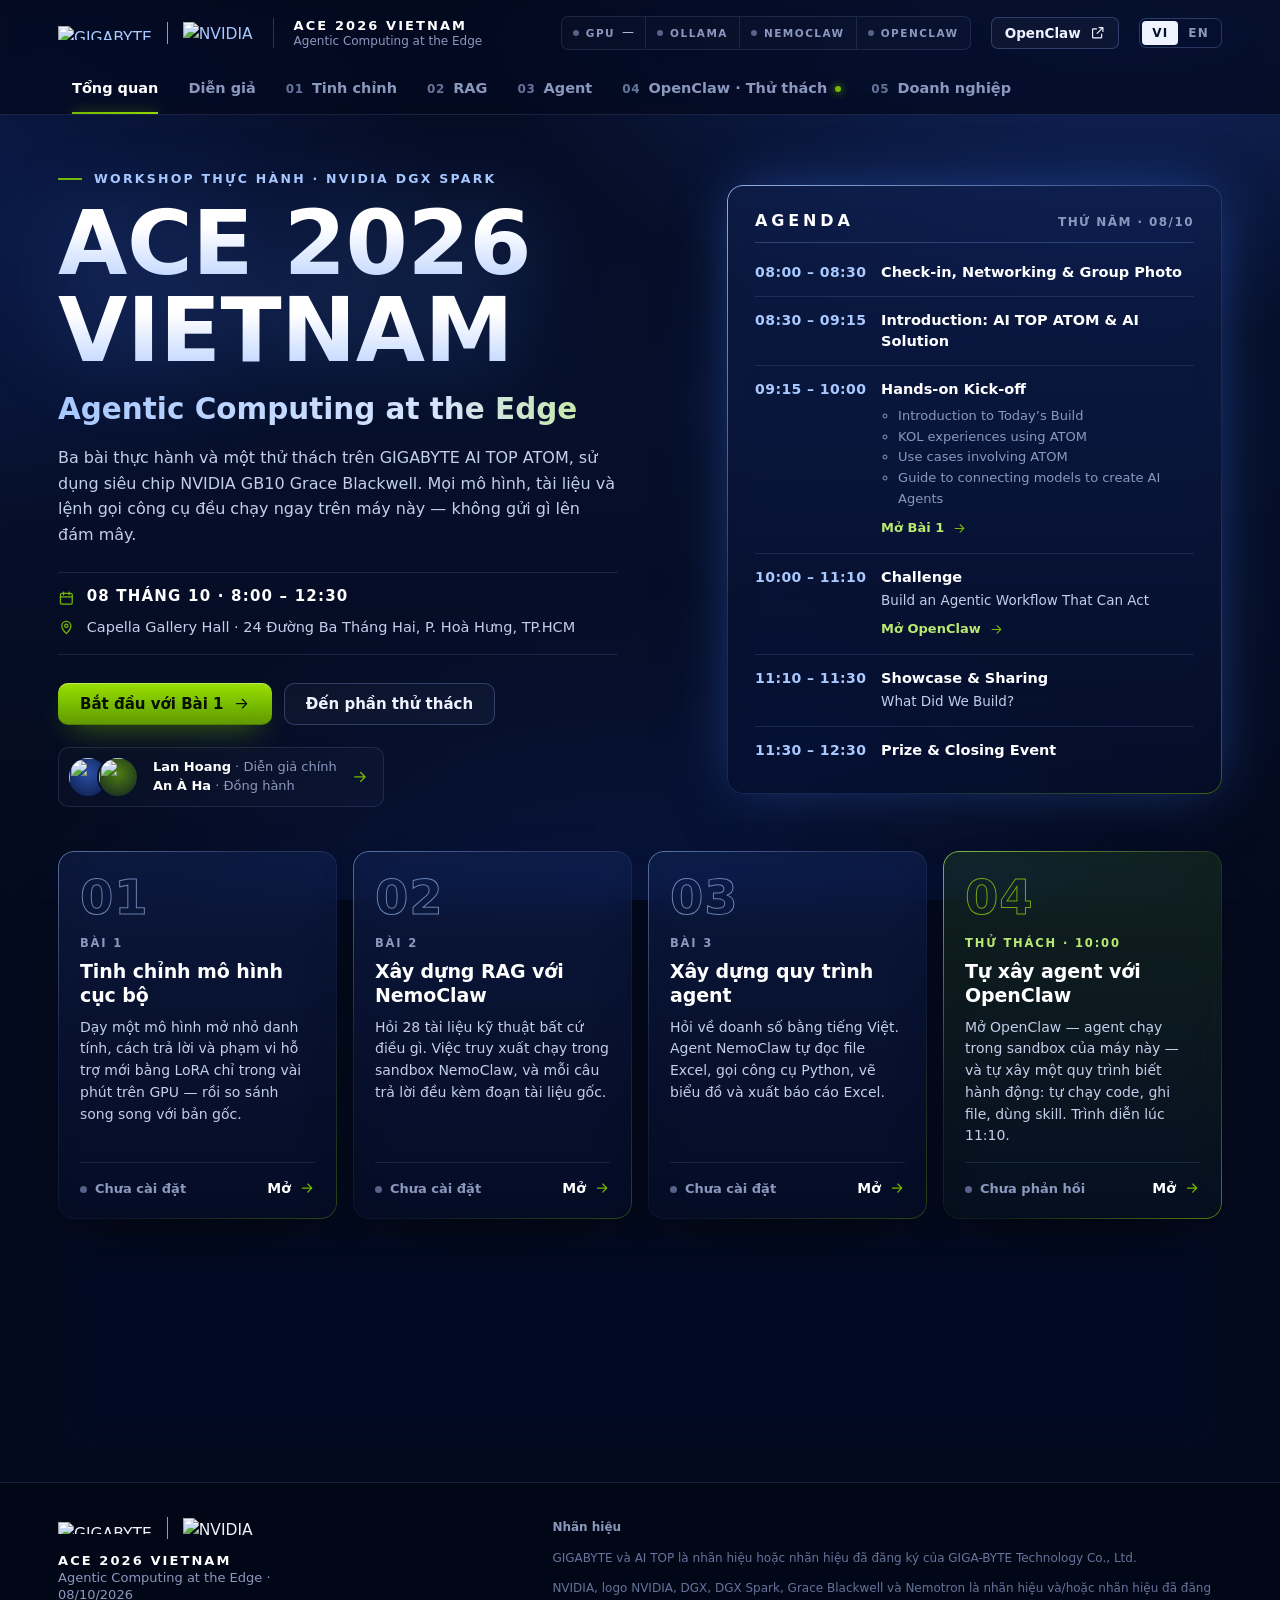
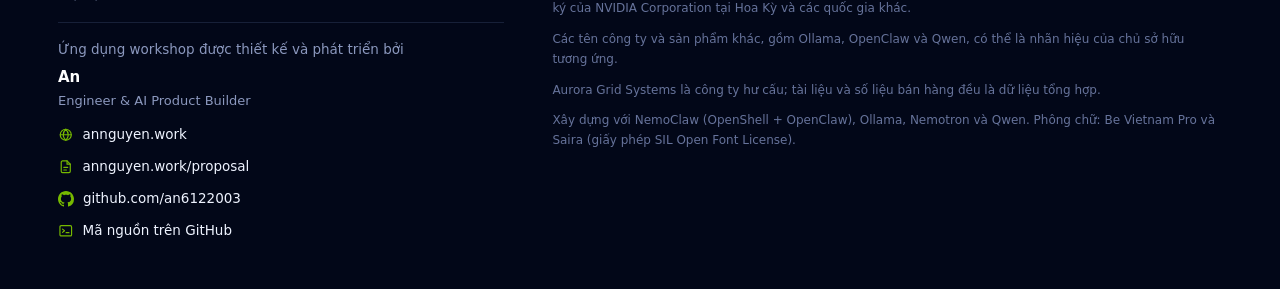
==== commit 04a0541d: "Windows edition, stages 2 and 3: Enterprise on llama.cpp, Hands-on 1 training on NVIDIA's CUDA PyTor" ====
--- a/app/index.html
+++ b/app/index.html
@@ -6,6 +6,7 @@
 <title>ACE 2026 Vietnam · Agentic AI Workshop</title>
 <link rel="icon" href="data:image/svg+xml,%3Csvg xmlns='http://www.w3.org/2000/svg' viewBox='0 0 32 32'%3E%3Crect width='32' height='32' rx='8' fill='%23071230'/%3E%3Cpath d='M6 23c6-1 9-7 12-11s5-5 8-5' fill='none' stroke='%2376b900' stroke-width='3' stroke-linecap='round'/%3E%3Cpath d='M6 27c7-1 10-6 13-9s5-5 7-5' fill='none' stroke='%23a9c9ff' stroke-width='2' stroke-linecap='round' opacity='.75'/%3E%3C/svg%3E">
 <link rel="stylesheet" href="/static/fonts/fonts.css">
+<!--WORKSHOP-EDITION-->
 <style>
   :root{
     --bg:#040a1d;
@@ -23,7 +24,7 @@
     --edge:linear-gradient(135deg,rgba(160,198,255,.5),rgba(160,198,255,.1) 30%,rgba(160,198,255,.05) 65%,rgba(118,185,0,.34));
     --font:"Be Vietnam Pro",system-ui,-apple-system,"Segoe UI",Roboto,"Noto Sans",sans-serif;
     --display:"Saira","Be Vietnam Pro",system-ui,sans-serif;
-    --mono:ui-monospace,"SF Mono",Menlo,Consolas,"DejaVu Sans Mono",monospace;
+    --mono:"VN Mono",ui-monospace,"SF Mono",Menlo,Consolas,"DejaVu Sans Mono",monospace;
     --check:url("data:image/svg+xml,%3Csvg xmlns='http://www.w3.org/2000/svg' viewBox='0 0 24 24' fill='none' stroke='black' stroke-width='3' stroke-linecap='round' stroke-linejoin='round'%3E%3Cpath d='M5 12.5l4.5 4.5L19 7.5'/%3E%3C/svg%3E");
   }
   *{box-sizing:border-box}
@@ -251,6 +252,10 @@
   .agenda .livetag{font:700 10.5px/1 var(--display);letter-spacing:.14em;text-transform:uppercase;color:#071000;background:var(--nv);
     padding:4px 6px 3px;border-radius:3px;box-shadow:0 0 14px rgba(118,185,0,.6)}
   .labs{display:grid;grid-template-columns:repeat(4,1fr);gap:16px;margin:4px 0 18px}
+  /* Editions: the Windows (RTX Spark) edition has no NemoClaw sandbox and no OpenClaw
+     challenge, and no Enterprise tab until its batch engine is installed. */
+  html.no-sandbox .need-sandbox,html.no-openclaw .need-openclaw,html.no-ent .need-ent{display:none!important}
+  @media (min-width:1181px){html.no-openclaw .labs{grid-template-columns:repeat(3,1fr)}}
   .labcard{display:flex;flex-direction:column;gap:9px;padding:22px 22px 18px;cursor:pointer;transition:transform .25s ease,box-shadow .25s ease}
   .labcard:hover{transform:translateY(-4px);box-shadow:inset 0 1px 0 rgba(255,255,255,.06),0 0 44px -14px rgba(92,157,255,.55),0 30px 60px -36px rgba(0,0,0,.9)}
   .labcard .lnum{font:800 48px/1 var(--display);color:transparent;-webkit-text-stroke:1px rgba(169,201,255,.6);letter-spacing:.02em;margin-bottom:6px;transition:-webkit-text-stroke-color .25s}
@@ -544,7 +549,7 @@
   .seg{display:inline-flex;border:1px solid var(--line-2);border-radius:var(--r-sm);padding:2px;max-width:100%}
   .seg button{border:0;background:transparent;color:var(--text-3);font:600 12.5px/1.2 var(--font);padding:7px 11px;border-radius:var(--r-xs);cursor:pointer;text-align:left}
   .seg button.on{background:var(--text);color:#06102c}
-  .ent-demos{display:grid;grid-template-columns:repeat(2,minmax(0,1fr));gap:18px;margin-bottom:18px}
+  .ent-demos{display:grid;grid-template-columns:repeat(3,minmax(0,1fr));gap:18px;margin-bottom:18px}
   button.ent-demo{display:block;width:100%;text-align:left;padding:20px 22px;color:var(--text);border:0;font:inherit;cursor:pointer}
   .ent-demo .dn{font:700 12.5px/1 var(--display);color:var(--text-4);letter-spacing:.1em}
   .ent-demo h3{font-size:20px;margin:8px 0 4px}
@@ -584,19 +589,30 @@
   .ent-cost{display:grid;grid-template-columns:minmax(0,1fr) minmax(0,1.25fr);gap:28px}
   .ent-cost .fld{display:flex;justify-content:space-between;align-items:center;gap:12px;font-size:13px;color:var(--text-2);padding:7px 0;border-bottom:1px solid var(--line)}
   .ent-cost .fld input,.ent-cost .fld select{width:150px;flex:0 0 auto;background:rgba(255,255,255,.04);border:1px solid var(--line-2);border-radius:var(--r-xs);color:var(--text);padding:6px 8px;font:inherit;font-size:13px;text-align:right}
-  .ent-cost .fld select{text-align:left}
+  .ent-cost .fld select{text-align:left;width:230px}
   .costrow{display:grid;grid-template-columns:minmax(0,1fr) auto;gap:12px;padding:10px 0;border-bottom:1px solid var(--line);font-size:14px;color:var(--text-2);align-items:baseline}
   .costrow b{font:700 18px/1.2 var(--display);color:#fff;white-space:nowrap;text-align:right}
   .costrow small{display:block;font-size:12px;color:var(--text-3)}
   .costrow.local b{color:var(--nv-ink)}
   .costrow.big b{font-size:24px}
   .ent-detail{white-space:normal}
+  .ent-detail table.data td.wrap{min-width:0;max-width:none}
+  .ent-detail table.data td{white-space:normal}
   .ent-detail blockquote{margin:0 0 16px;padding:12px 14px;border-left:3px solid var(--blue);background:var(--blue-soft);border-radius:var(--r-xs);color:var(--text);white-space:pre-wrap}
   .ent-2col{display:grid;grid-template-columns:minmax(0,1fr) minmax(0,1fr);gap:20px;align-items:start}
   .ent-2col img{width:100%;border:1px solid var(--line);background:#fff}
   .ent-sub{font:600 11.5px/1.2 var(--display);letter-spacing:.14em;text-transform:uppercase;color:var(--text-3);margin:16px 0 8px}
+  .ent-detail audio{width:100%;margin:0 0 14px;display:block}
+  .tscript{border:1px solid var(--line);border-radius:var(--r-sm);max-height:460px;overflow:auto}
+  .tscript div{display:grid;grid-template-columns:44px 92px minmax(0,1fr);gap:8px;padding:7px 10px;font-size:13.5px;line-height:1.5;border-top:1px solid var(--line)}
+  .tscript div:first-child{border-top:0}
+  .tscript .tt{color:var(--text-4);font-variant-numeric:tabular-nums}
+  .tscript .ag{color:var(--blue-2);font-weight:600} .tscript .cu{color:var(--amber);font-weight:600}
+  .scorebig{display:flex;align-items:baseline;gap:10px;margin-bottom:6px}
+  .scorebig b{font:700 34px/1 var(--display);color:#fff}
+  .scorebig span{color:var(--text-3);font-size:13px}
   @media (max-width:920px){
-    .ent-engine,.ent-cost,.ent-2col,.ent-head{grid-template-columns:minmax(0,1fr)}
+    .ent-engine,.ent-cost,.ent-2col,.ent-head,.ent-demos{grid-template-columns:minmax(0,1fr)}
     .ent-engine>div+div{border-left:0;border-top:1px solid var(--line)}
     .kpis{grid-template-columns:repeat(3,minmax(0,1fr))}
     .accgrid{grid-template-columns:repeat(2,minmax(0,1fr))}
@@ -604,7 +620,8 @@
   @media (max-width:560px){
     .ent-demos{grid-template-columns:minmax(0,1fr)}
     .kpis{grid-template-columns:repeat(2,minmax(0,1fr))}
-    .ent-cost .fld input,.ent-cost .fld select{width:120px}
+    .ent-cost .fld input{width:120px}
+    .ent-cost .fld select{width:170px}
   }
 
   @media (max-width:1180px){
@@ -681,6 +698,7 @@
   <symbol id="i-spark" viewBox="0 0 24 24"><path d="M12 3.5l1.9 5.1 5.1 1.9-5.1 1.9L12 17.5l-1.9-5.1L5 10.5l5.1-1.9L12 3.5z"/><path d="M18.5 16.5l.8 2 2 .8-2 .8-.8 2-.8-2-2-.8 2-.8.8-2z"/></symbol>
   <symbol id="i-db" viewBox="0 0 24 24"><ellipse cx="12" cy="6" rx="7" ry="2.5"/><path d="M5 6v12c0 1.4 3.1 2.5 7 2.5s7-1.1 7-2.5V6M5 12c0 1.4 3.1 2.5 7 2.5s7-1.1 7-2.5"/></symbol>
   <symbol id="i-chev" viewBox="0 0 24 24"><path d="M9 6l6 6-6 6"/></symbol>
+  <symbol id="i-phone" viewBox="0 0 24 24"><path d="M6.6 3.5h3l1.5 4.2-2 1.4a11 11 0 0 0 5.8 5.8l1.4-2 4.2 1.5v3a1.6 1.6 0 0 1-1.7 1.6A16.5 16.5 0 0 1 5 5.2a1.6 1.6 0 0 1 1.6-1.7z"/></symbol>
   <symbol id="i-present" viewBox="0 0 24 24"><path d="M3 4.5h18M5 4.5v10.5h14V4.5M12 15v4.5M8.5 20.5h7"/></symbol>
   <symbol id="i-github" viewBox="0 0 16 16"><path fill="currentColor" stroke="none" d="M8 0C3.58 0 0 3.58 0 8c0 3.54 2.29 6.53 5.47 7.59.4.07.55-.17.55-.38 0-.19-.01-.82-.01-1.49-2.01.37-2.53-.49-2.69-.94-.09-.23-.48-.94-.82-1.13-.28-.15-.68-.52-.01-.53.63-.01 1.08.58 1.23.82.72 1.21 1.87.87 2.33.66.07-.52.28-.87.51-1.07-1.78-.2-3.64-.89-3.64-3.95 0-.87.31-1.59.82-2.15-.08-.2-.36-1.02.08-2.12 0 0 .67-.21 2.2.82.64-.18 1.32-.27 2-.27.68 0 1.36.09 2 .27 1.53-1.04 2.2-.82 2.2-.82.44 1.1.16 1.92.08 2.12.51.56.82 1.27.82 2.15 0 3.07-1.87 3.75-3.65 3.95.29.25.54.73.54 1.48 0 1.07-.01 1.93-.01 2.2 0 .21.15.46.55.38A8.013 8.013 0 0 0 16 8c0-4.42-3.58-8-8-8z"/></symbol>
 </svg>
@@ -698,10 +716,10 @@
     <div class="sysbar" aria-label="System status">
       <span class="sys"><i class="dot" id="d-gpu"></i><b>GPU</b><span id="c-gpu">—</span></span>
       <span class="sys"><i class="dot" id="d-ollama"></i><b>Ollama</b></span>
-      <span class="sys"><i class="dot" id="d-sandbox"></i><b>NemoClaw</b></span>
-      <span class="sys"><i class="dot" id="d-agent"></i><b>OpenClaw</b></span>
+      <span class="sys need-sandbox"><i class="dot" id="d-sandbox"></i><b>NemoClaw</b></span>
+      <span class="sys need-openclaw"><i class="dot" id="d-agent"></i><b>OpenClaw</b></span>
     </div>
-    <a class="btn ghost small" id="hdr-openclaw" href="/openclaw" target="_blank" rel="noopener">OpenClaw <svg class="i"><use href="#i-ext"/></svg></a>
+    <a class="btn ghost small need-openclaw" id="hdr-openclaw" href="/openclaw" target="_blank" rel="noopener">OpenClaw <svg class="i"><use href="#i-ext"/></svg></a>
     <div class="lang">
       <button type="button" data-lang="vi">VI</button>
       <button type="button" data-lang="en">EN</button>
@@ -713,8 +731,8 @@
     <button type="button" data-tab="lab1"><span class="n">01</span><span data-i18n="tab_lab1"></span></button>
     <button type="button" data-tab="lab2"><span class="n">02</span><span data-i18n="tab_lab2"></span></button>
     <button type="button" data-tab="lab3"><span class="n">03</span><span data-i18n="tab_lab3"></span></button>
-    <button type="button" data-tab="openclaw"><span class="n">04</span><span data-i18n="tab_oc"></span><span class="live"></span></button>
-    <button type="button" data-tab="ent"><span class="n">05</span><span data-i18n="tab_ent"></span></button>
+    <button type="button" class="need-openclaw" data-tab="openclaw"><span class="n">04</span><span data-i18n="tab_oc"></span><span class="live"></span></button>
+    <button type="button" class="need-ent" data-tab="ent"><span class="n">05</span><span data-i18n="tab_ent"></span></button>
   </nav>
 </header>
 
@@ -734,7 +752,7 @@
       </div>
       <div class="cta">
         <button type="button" class="btn" data-go="lab1"><span data-i18n="cta_start"></span><svg class="i"><use href="#i-arrow"/></svg></button>
-        <button type="button" class="btn ghost" data-go="openclaw"><span data-i18n="cta_oc"></span></button>
+        <button type="button" class="btn ghost need-openclaw" data-go="openclaw"><span data-i18n="cta_oc"></span></button>
       </div>
       <div class="hspk" data-go="speakers" role="button" tabindex="0">
         <span class="av"><img src="/static/people/lan-hoang.webp" alt=""><img src="/static/people/an.webp" alt=""></span>
@@ -770,7 +788,7 @@
       <p data-i18n="lab3_desc"></p>
       <div class="lfoot"><span id="home-s3"></span><span class="linkbtn"><span data-i18n="open"></span><svg class="i"><use href="#i-arrow"/></svg></span></div>
     </article>
-    <article class="labcard glass challenge" data-go="openclaw">
+    <article class="labcard glass challenge need-openclaw" data-go="openclaw">
       <div class="lnum">04</div>
       <div class="ltag" data-i18n="lab4_k"></div>
       <h3 data-i18n="lab4_n"></h3>
@@ -784,7 +802,7 @@
     <div class="arch">
       <div class="abox"><div class="ai"><svg class="i"><use href="#i-cpu"/></svg></div>
         <div><b data-i18n="arch_models"></b><div class="muted" id="arch-models"></div></div></div>
-      <div class="abox"><div class="ai"><svg class="i"><use href="#i-shield"/></svg></div>
+      <div class="abox"><div class="ai"><svg class="i"><use id="arch-sb-icon" href="#i-shield"/></svg></div>
         <div><b data-i18n="arch_sandbox"></b><div class="muted" data-i18n="arch_sandbox_d"></div></div></div>
       <div class="abox"><div class="ai"><svg class="i"><use href="#i-layers"/></svg></div>
         <div><b data-i18n="arch_app"></b><div class="muted" data-i18n="arch_app_d"></div></div></div>
@@ -950,7 +968,7 @@
   <div class="flow" id="flow3">
     <div class="fnode f-user" data-n="user"><div class="ft" data-i18n="f3_user"></div><div class="fd" id="f3-user-d" data-i18n="f3_user_d"></div></div>
     <div class="flink"><svg class="i"><use href="#i-arrow"/></svg></div>
-    <div class="fnode f-nc" data-n="nc"><div class="ft">NemoClaw</div><div class="fd" data-i18n="f3_nc_d"></div></div>
+    <div class="fnode f-nc" data-n="nc"><div class="ft" data-i18n="f3_nc">NemoClaw</div><div class="fd" data-i18n="f3_nc_d"></div></div>
     <div class="flink"><svg class="i"><use href="#i-arrow"/></svg></div>
     <div class="fnode f-py" data-n="py"><div class="ft">Python</div><div class="fd">Pandas · Matplotlib · Excel</div></div>
     <div class="flink"><svg class="i"><use href="#i-arrow"/></svg></div>
@@ -981,13 +999,13 @@
     <div class="routebar">
       <span id="l3-route"></span>
       <span style="flex:1"></span>
-      <label class="muted"><span data-i18n="route_label"></span>
+      <label class="muted need-sandbox"><span data-i18n="route_label"></span>
         <select id="l3-routesel">
           <option value="auto" data-i18n="route_auto"></option>
           <option value="nemoclaw">NemoClaw</option>
           <option value="direct" data-i18n="route_dir"></option>
         </select></label>
-      <a class="btn ghost small" id="l3-control" href="/openclaw" target="_blank" rel="noopener"><svg class="i"><use href="#i-ext"/></svg><span data-i18n="open_control"></span></a>
+      <a class="btn ghost small need-openclaw" id="l3-control" href="/openclaw" target="_blank" rel="noopener"><svg class="i"><use href="#i-ext"/></svg><span data-i18n="open_control"></span></a>
     </div>
     <div class="group" style="margin-top:18px" id="l3-examples"></div>
   </div>
@@ -1180,10 +1198,16 @@
     view_all: 'View all examples',
     train_title: 'Train', base_model: 'Base model', epochs: 'Epochs', lr: 'Learning rate', rank: 'LoRA rank',
     start: 'Start fine-tuning', cancel: 'Stop',
-    tr_image_missing: 'The training container is not built yet — run the install command again.',
+    tr_image_missing: 'The training container is not built yet (its download may have dropped during setup).',
     tr_no_gpu: 'No NVIDIA GPU found on this machine, so training is not possible here. The comparison below still works.',
-    tr_docker_missing: 'Docker is not installed.', tr_docker_unreachable: 'Docker is not responding.',
+    tr_docker_missing: 'Docker is not installed: run the install command again.', tr_docker_unreachable: 'Docker is not responding: restart the computer, then open the workshop again.',
     tr_busy: 'A training run is already in progress.',
+    tr_docker_denied: "This account cannot use Docker yet: run the install command again, or log out and back in.",
+    tr_build_now: "Build it now",
+    tr_build_note: "Needs the internet: about 20 GB, 10–30 minutes.",
+    tr_building: "Building the training container… (it keeps going if you close this page)",
+    tr_build_ok: "Training container ready.",
+    tr_build_fail: "The build did not finish — check the internet and press Build it now again.",
     st_queued: 'Starting…', st_download: 'Downloading the base model', st_start: 'PyTorch ready on {gpu}',
     st_load_model: 'Loading the base model', st_data: 'Tokenising {n} examples',
     st_lora: 'LoRA adapters added: {m} trainable parameters ({p}% of the model)',
@@ -1230,7 +1254,7 @@
 
     l3_h: 'Ask your data in Vietnamese',
     l3_p: 'The AI reads the Excel file, analyses it with pandas, draws the chart with matplotlib and writes an Excel report. NemoClaw orchestrates the reasoning and the tool calls; Python does the maths.',
-    f3_user: 'User', f3_user_d: '“Analyse sales”', f3_nc_d: 'Reasoning · Tool call', f3_out: 'Output', f3_out_d: 'Chart · Insight',
+    f3_nc: 'NemoClaw', f3_user: 'User', f3_user_d: '“Analyse sales”', f3_nc_d: 'Reasoning · Tool call', f3_out: 'Output', f3_out_d: 'Chart · Insight',
     ds_title: 'Data file', ds_meta: '{n} rows · {c} columns · sheet “{s}”', ds_preview: 'Preview the first rows',
     ds_download: 'Download', ds_upload: 'Upload your own .xlsx / .csv', ds_reset: 'Use the sample data',
     ds_uploading: 'Uploading…', ds_bad: 'Could not read the file: {e}',
@@ -1297,7 +1321,7 @@
     tab_ent: "Enterprise",
     ent_kicker: "Enterprise · Batch AI on one machine",
     ent_h: "AI on the night shift: real batch jobs, on this machine",
-    ent_p: "Thousands of customer messages and supplier invoices, processed by an open model on the DGX Spark. The data never leaves the company, there is no per-item fee, and every result is checked against an answer key, so the accuracy below is measured, not promised. All data here is invented, for the fictional retailer Aurora Mart.",
+    ent_p: "Thousands of customer messages, supplier invoices and call recordings, processed by open models on the DGX Spark. The data never leaves the company, there is no per-item fee, and every result is checked against an answer key, so the accuracy below is measured, not promised. All data here is invented, for the fictional retailer Aurora Mart.",
     ent_engine: "Batch engine",
     ent_loading: "Checking…",
     ent_gpu_now: "GPU power now",
@@ -1433,7 +1457,46 @@
     ent_c_payback: "Pays for itself in",
     ent_c_months_n: "{n} months",
     ent_c_never: "At this volume the API is cheaper for this one job; the same machine also runs the other jobs, the labs and your private data.",
-    ent_c_free: "And the data stays in the company, with no rate limits."
+    ent_c_free: "And the data stays in the company, with no rate limits.",
+    ent_calls_k: "Call centre",
+    ent_calls_n: "Call quality scoring",
+    ent_calls_d: "300 recorded phone calls, about 4 hours of audio",
+    ent_calls_long: "Every recording is transcribed on the GPU (PhoWhisper, Vietnamese speech-to-text), then scored against the QA team’s checklist: greeting, the “this call is recorded” notice, identity check, empathy, the outcome, the closing, and violations such as unauthorised promises. Today a QA team listens to 2–5% of calls; this checks every one.",
+    ent_calls_in: "Stereo call recordings (agent | customer)",
+    ent_calls_out: "Scorecards, coaching notes + Excel",
+    ent_asr: "PhoWhisper: speech to text",
+    ent_calls_missing: "The call demo is not installed yet: run the install command again (speech-to-text model, voice and sample calls).",
+    ent_k_acc_calls: "checklist items correct",
+    ent_k_audio: "minutes of audio processed",
+    ent_hl_calls: "Found {f} of {o} calls with a violation · average score {a}/100 · {n} calls flagged for coaching · {m} minutes of recordings checked.",
+    ent_th_call: "Call",
+    ent_th_len: "Length",
+    ent_th_topic: "Topic",
+    ent_th_score: "Score",
+    ent_th_result: "Result",
+    ent_pass: "Passed",
+    ent_fail_qa: "Needs coaching",
+    ent_yes: "Yes",
+    ent_no: "No",
+    ent_agent: "Agent",
+    ent_customer: "Customer",
+    ent_transcript: "Transcript (speech-to-text)",
+    ent_wer: "{p}% of words right",
+    ent_no_transcript: "No transcript.",
+    ent_score_of: "out of 100 · answer key: {s}",
+    ent_coaching: "Coaching note",
+    ent_f_greeting: "Greeting with names",
+    ent_f_disclosure: "Recording notice",
+    ent_f_verification: "Identity check",
+    ent_f_empathy: "Empathy",
+    ent_f_closing: "Proper closing",
+    ent_f_resolution: "Outcome",
+    ent_f_violations: "Violations",
+    ent_f_customer_end: "Customer at the end",
+    ent_f_asr: "Speech-to-text",
+    ent_c_asr: "Cloud speech-to-text (USD per minute)",
+    ent_c_all: "All {n} measured jobs together, every month",
+    ent_c_all_note: "Each job at its own monthly volume (set it on that job); one machine does them all."
   },
   vi: {
     tab_home: 'Tổng quan', tab_sp: 'Diễn giả', tab_lab1: 'Tinh chỉnh', tab_lab2: 'RAG', tab_lab3: 'Agent', tab_oc: 'OpenClaw · Thử thách',
@@ -1477,10 +1540,16 @@
     view_all: 'Xem tất cả ví dụ',
     train_title: 'Huấn luyện', base_model: 'Mô hình gốc', epochs: 'Số vòng (epoch)', lr: 'Tốc độ học', rank: 'Hạng LoRA',
     start: 'Bắt đầu tinh chỉnh', cancel: 'Dừng',
-    tr_image_missing: 'Chưa dựng container huấn luyện — hãy chạy lại lệnh cài đặt.',
+    tr_image_missing: 'Chưa dựng container huấn luyện (có thể lúc cài đặt việc tải bị gián đoạn).',
     tr_no_gpu: 'Không tìm thấy GPU NVIDIA trên máy này nên không huấn luyện được. Phần so sánh bên dưới vẫn hoạt động.',
-    tr_docker_missing: 'Chưa cài Docker.', tr_docker_unreachable: 'Docker không phản hồi.',
+    tr_docker_missing: 'Chưa cài Docker: hãy chạy lại lệnh cài đặt.', tr_docker_unreachable: 'Docker không phản hồi: hãy khởi động lại máy rồi mở lại workshop.',
     tr_busy: 'Đang có một lượt huấn luyện chạy.',
+    tr_docker_denied: "Tài khoản này chưa được dùng Docker: hãy chạy lại lệnh cài đặt, hoặc đăng xuất rồi đăng nhập lại.",
+    tr_build_now: "Dựng ngay",
+    tr_build_note: "Cần internet: khoảng 20 GB, 10–30 phút.",
+    tr_building: "Đang dựng container huấn luyện… (vẫn tiếp tục nếu bạn đóng trang này)",
+    tr_build_ok: "Container huấn luyện đã sẵn sàng.",
+    tr_build_fail: "Chưa dựng xong — hãy kiểm tra internet rồi bấm Dựng ngay lần nữa.",
     st_queued: 'Đang khởi động…', st_download: 'Đang tải mô hình gốc', st_start: 'PyTorch đã sẵn sàng trên {gpu}',
     st_load_model: 'Đang nạp mô hình gốc', st_data: 'Đang mã hoá {n} ví dụ',
     st_lora: 'Đã gắn bộ LoRA: {m} tham số được huấn luyện ({p}% mô hình)',
@@ -1527,7 +1596,7 @@
 
     l3_h: 'Hỏi dữ liệu bằng tiếng Việt',
     l3_p: 'AI tự đọc file Excel, phân tích bằng pandas, vẽ biểu đồ bằng matplotlib và xuất báo cáo Excel. NemoClaw điều phối việc suy luận và gọi công cụ; Python lo phần tính toán.',
-    f3_user: 'Người dùng', f3_user_d: '“Phân tích doanh số”', f3_nc_d: 'Suy luận · Gọi công cụ', f3_out: 'Kết quả', f3_out_d: 'Biểu đồ · Nhận định',
+    f3_nc: 'NemoClaw', f3_user: 'Người dùng', f3_user_d: '“Phân tích doanh số”', f3_nc_d: 'Suy luận · Gọi công cụ', f3_out: 'Kết quả', f3_out_d: 'Biểu đồ · Nhận định',
     ds_title: 'Tệp dữ liệu', ds_meta: '{n} dòng · {c} cột · trang “{s}”', ds_preview: 'Xem trước các dòng đầu',
     ds_download: 'Tải xuống', ds_upload: 'Tải lên file .xlsx / .csv của bạn', ds_reset: 'Dùng dữ liệu mẫu',
     ds_uploading: 'Đang tải lên…', ds_bad: 'Không đọc được tệp: {e}',
@@ -1594,7 +1663,7 @@
     tab_ent: "Doanh nghiệp",
     ent_kicker: "Doanh nghiệp · AI xử lý hàng loạt trên một máy",
     ent_h: "AI làm ca đêm: xử lý hàng loạt ngay trên máy này",
-    ent_p: "Hàng nghìn tin nhắn khách hàng và hóa đơn nhà cung cấp được một mô hình mở xử lý ngay trên DGX Spark. Dữ liệu không rời khỏi công ty, không tốn phí theo từng lượt, và mỗi kết quả được so với đáp án, nên độ chính xác bên dưới là số đo thật chứ không phải lời hứa. Toàn bộ dữ liệu là giả lập, cho chuỗi bán lẻ hư cấu Aurora Mart.",
+    ent_p: "Hàng nghìn tin nhắn khách hàng, hóa đơn nhà cung cấp và cuộc gọi ghi âm được các mô hình mở xử lý ngay trên DGX Spark. Dữ liệu không rời khỏi công ty, không tốn phí theo từng lượt, và mỗi kết quả được so với đáp án, nên độ chính xác bên dưới là số đo thật chứ không phải lời hứa. Toàn bộ dữ liệu là giả lập, cho chuỗi bán lẻ hư cấu Aurora Mart.",
     ent_engine: "Máy chủ xử lý hàng loạt",
     ent_loading: "Đang kiểm tra…",
     ent_gpu_now: "Công suất GPU",
@@ -1730,7 +1799,46 @@
     ent_c_payback: "Hoàn vốn sau",
     ent_c_months_n: "{n} tháng",
     ent_c_never: "Ở khối lượng này, riêng việc này thì API rẻ hơn; nhưng cùng một máy còn chạy các việc khác, các bài lab và dữ liệu nội bộ.",
-    ent_c_free: "Và dữ liệu không rời công ty, không bị giới hạn lượt gọi."
+    ent_c_free: "Và dữ liệu không rời công ty, không bị giới hạn lượt gọi.",
+    ent_calls_k: "Tổng đài",
+    ent_calls_n: "Chấm điểm chất lượng cuộc gọi",
+    ent_calls_d: "300 cuộc gọi ghi âm, khoảng 4 giờ âm thanh",
+    ent_calls_long: "Mỗi bản ghi âm được chuyển thành văn bản ngay trên GPU (PhoWhisper, nhận dạng giọng nói tiếng Việt), rồi chấm theo checklist của bộ phận QA: chào hỏi, thông báo ghi âm, xác minh khách hàng, đồng cảm, kết quả xử lý, lời kết, và các vi phạm như hứa hẹn ngoài quy định. Hiện nay đội QA thường chỉ nghe được 2–5% số cuộc gọi; ở đây mọi cuộc gọi đều được kiểm tra.",
+    ent_calls_in: "Ghi âm cuộc gọi 2 kênh (nhân viên | khách)",
+    ent_calls_out: "Phiếu chấm, góp ý huấn luyện + Excel",
+    ent_asr: "PhoWhisper: giọng nói thành văn bản",
+    ent_calls_missing: "Demo tổng đài chưa được cài: hãy chạy lại lệnh cài đặt (mô hình nhận dạng giọng nói, giọng đọc và cuộc gọi mẫu).",
+    ent_k_acc_calls: "tiêu chí chấm đúng",
+    ent_k_audio: "phút ghi âm đã xử lý",
+    ent_hl_calls: "Phát hiện {f}/{o} cuộc gọi có vi phạm · điểm trung bình {a}/100 · {n} cuộc gọi cần huấn luyện lại · đã kiểm tra {m} phút ghi âm.",
+    ent_th_call: "Cuộc gọi",
+    ent_th_len: "Thời lượng",
+    ent_th_topic: "Chủ đề",
+    ent_th_score: "Điểm",
+    ent_th_result: "Kết quả",
+    ent_pass: "Đạt",
+    ent_fail_qa: "Cần huấn luyện",
+    ent_yes: "Có",
+    ent_no: "Không",
+    ent_agent: "Nhân viên",
+    ent_customer: "Khách hàng",
+    ent_transcript: "Bản chép lời (giọng nói thành văn bản)",
+    ent_wer: "đúng {p}% số từ",
+    ent_no_transcript: "Không có bản chép lời.",
+    ent_score_of: "trên 100 · đáp án: {s}",
+    ent_coaching: "Góp ý huấn luyện",
+    ent_f_greeting: "Chào hỏi kèm tên",
+    ent_f_disclosure: "Thông báo ghi âm",
+    ent_f_verification: "Xác minh khách hàng",
+    ent_f_empathy: "Đồng cảm",
+    ent_f_closing: "Lời kết đúng chuẩn",
+    ent_f_resolution: "Kết quả xử lý",
+    ent_f_violations: "Vi phạm",
+    ent_f_customer_end: "Khách cuối cuộc gọi",
+    ent_f_asr: "Chép lời",
+    ent_c_asr: "Chuyển giọng nói trên đám mây (USD/phút)",
+    ent_c_all: "Cả {n} việc đã đo, mỗi tháng",
+    ent_c_all_note: "Mỗi việc theo khối lượng tháng của nó (nhập ở từng việc); một máy làm tất cả."
   }
 };
 
@@ -1852,10 +1960,71 @@
            {icon: 'github', label: 'GitHub · an6122003', href: 'https://github.com/an6122003'}]}
 ];
 
+/* Wording for the Windows (RTX Spark) edition: no NemoClaw sandbox, everything
+   runs directly on the PC. Only the strings that would be untrue there. */
+const WS = window.WORKSHOP || {edition: 'dgx', device: 'NVIDIA DGX Spark',
+  features: {sandbox: true, openclaw: true, enterprise: true, lab1_train: true}};
+const FEAT = WS.features || {};
+const I18N_ED = {
+  windows: {
+    en: {
+      home_eyebrow: 'Hands-on workshop · NVIDIA RTX Spark',
+      home_p: 'Three hands-on labs on an NVIDIA RTX Spark PC running Windows. Every model, document and tool call runs on this machine — nothing is sent to the cloud.',
+      lab2_n: 'Build RAG on this PC',
+      lab2_title: 'Hands-on 2 · Build RAG on this PC',
+      lab2_desc: 'Ask 28 technical manuals anything. Search and answers run on this PC, and every answer shows the passage it came from.',
+      lab3_desc: 'Ask about sales in Vietnamese. The AI agent reads the Excel file, calls Python tools, draws a chart and exports an Excel report.',
+      arch_sandbox: 'Python tools',
+      arch_sandbox_d: 'pandas, matplotlib and openpyxl run on this PC whenever the agent asks for a tool. The page shows every call and its result.',
+      footer2: 'Built with Ollama, Nemotron and Qwen. Fonts: Be Vietnam Pro and Saira (SIL Open Font License).',
+      f2_search_d: 'local index',
+      f3_nc: 'AI model',
+      l3_p: 'The AI reads the Excel file, analyses it with pandas, draws the chart with matplotlib and writes an Excel report. The model reasons and picks the tools; Python does the maths.',
+      route_direct: 'Model {model} calls the tools directly on this PC',
+      an_route_direct: 'on this PC',
+      sp_p: 'Lan Hoang is the main speaker of the event. An, who built this workshop app and its labs, supports the teams through the hands-on.',
+      ent_p: 'Thousands of customer messages, supplier invoices and call recordings, processed by open models on the RTX Spark. The data never leaves the company, there is no per-item fee, and every result is checked against an answer key, so the accuracy below is measured, not promised. All data here is invented, for the fictional retailer Aurora Mart.',
+      tm_nv: 'NVIDIA, the NVIDIA logo, RTX, RTX Spark, Grace Blackwell and Nemotron are trademarks and/or registered trademarks of NVIDIA Corporation in the U.S. and other countries.',
+      tr_windows_compare_only: 'Training on Windows comes in a later update. The fine-tuned Aurora model is already installed, so the comparison below works.',
+      ent_eng_vllm: 'llama.cpp · in batches',
+      ent_eng_line_vllm: 'llama.cpp, {c} at a time',
+      ent_ai: 'Qwen 3.6 (Q4) on the GPU',
+      ent_eng_missing_d: 'Run the install command again: it downloads the batch engine (about 25 GB).',
+      ent_eng_failed_d: 'Usually not enough GPU memory: close the labs that are running, then press Start engine.',
+    },
+    vi: {
+      home_eyebrow: 'Workshop thực hành · NVIDIA RTX Spark',
+      home_p: 'Ba bài thực hành trên máy tính NVIDIA RTX Spark chạy Windows. Mọi mô hình, tài liệu và lệnh gọi công cụ đều chạy ngay trên máy này — không gửi gì lên đám mây.',
+      lab2_n: 'Xây dựng RAG trên máy',
+      lab2_title: 'Bài 2 · Xây dựng RAG trên máy',
+      lab2_desc: 'Hỏi 28 tài liệu kỹ thuật bất cứ điều gì. Việc tìm kiếm và trả lời đều chạy ngay trên máy, và mỗi câu trả lời đều kèm đoạn tài liệu gốc.',
+      lab3_desc: 'Hỏi về doanh số bằng tiếng Việt. Agent AI tự đọc file Excel, gọi công cụ Python, vẽ biểu đồ và xuất báo cáo Excel.',
+      arch_sandbox: 'Công cụ Python',
+      arch_sandbox_d: 'pandas, matplotlib và openpyxl chạy ngay trên máy mỗi khi agent cần một công cụ. Trang hiển thị từng lệnh gọi và kết quả của nó.',
+      footer2: 'Xây dựng với Ollama, Nemotron và Qwen. Phông chữ: Be Vietnam Pro và Saira (giấy phép SIL Open Font License).',
+      f2_search_d: 'chỉ mục trên máy',
+      f3_nc: 'Mô hình AI',
+      l3_p: 'AI tự đọc file Excel, phân tích bằng pandas, vẽ biểu đồ bằng matplotlib và xuất báo cáo Excel. Mô hình lo việc suy luận và chọn công cụ; Python lo phần tính toán.',
+      route_direct: 'Mô hình {model} gọi công cụ trực tiếp trên máy này',
+      an_route_direct: 'trên máy này',
+      sp_p: 'Lan Hoang là diễn giả chính của sự kiện. An — người xây dựng ứng dụng workshop và các bài lab này — đồng hành cùng các đội trong phần thực hành.',
+      ent_p: 'Hàng nghìn tin nhắn khách hàng, hóa đơn nhà cung cấp và cuộc gọi ghi âm được các mô hình mở xử lý ngay trên RTX Spark. Dữ liệu không rời khỏi công ty, không tốn phí theo từng lượt, và mỗi kết quả được so với đáp án, nên độ chính xác bên dưới là số đo thật chứ không phải lời hứa. Toàn bộ dữ liệu là giả lập, cho chuỗi bán lẻ hư cấu Aurora Mart.',
+      tm_nv: 'NVIDIA, logo NVIDIA, RTX, RTX Spark, Grace Blackwell và Nemotron là nhãn hiệu và/hoặc nhãn hiệu đã đăng ký của NVIDIA Corporation tại Hoa Kỳ và các quốc gia khác.',
+      tr_windows_compare_only: 'Huấn luyện trên Windows sẽ có trong bản cập nhật sau. Mô hình Aurora đã tinh chỉnh được cài sẵn, nên phần so sánh bên dưới vẫn dùng được.',
+      ent_eng_vllm: 'llama.cpp · theo lô',
+      ent_eng_line_vllm: 'llama.cpp, {c} mục cùng lúc',
+      ent_ai: 'Qwen 3.6 (Q4) trên GPU',
+      ent_eng_missing_d: 'Hãy chạy lại lệnh cài đặt: chương trình sẽ tải máy chủ xử lý hàng loạt (khoảng 25 GB).',
+      ent_eng_failed_d: 'Thường do thiếu bộ nhớ GPU: hãy đóng các bài lab đang chạy rồi bấm Bật máy chủ.',
+    },
+  },
+};
+
 let LANG = 'vi';
 try { LANG = localStorage.getItem('dgx-lang') || 'vi'; } catch (e) {}
 function t(k, vars){
-  let s = (I18N[LANG] && I18N[LANG][k]) || I18N.en[k] || k;
+  const ed = I18N_ED[WS.edition] || {};
+  let s = (ed[LANG] && ed[LANG][k]) || (I18N[LANG] && I18N[LANG][k]) || (ed.en && ed.en[k]) || I18N.en[k] || k;
   if (vars) for (const [a, b] of Object.entries(vars)) s = s.split('{' + a + '}').join(b);
   return s;
 }
@@ -1890,6 +2059,8 @@
   const lines = esc(text || '').split('\n');
   const bold = s => s.replace(/\*\*(.+?)\*\*/g, '<strong>$1</strong>');
   let html = '', list = false, table = null;
+  // Models sometimes reference their chart as ![title](file): the chart is drawn below the answer, so keep the title.
+  const img = s => s.replace(/!\[([^\]]*)\](?:\([^)]*\))?/g, (_, alt) => alt.trim() ? `<em>${alt.trim()}</em>` : '');
   const endTable = () => {
     if (!table) return;
     html += '<table class="mdt">' + table.map((cells, i) => '<tr>' + cells.map(c =>
@@ -1897,6 +2068,7 @@
     table = null;
   };
   for (let line of lines){
+    line = img(line);
     if (/^\s*\|.*\|\s*$/.test(line)){  // a markdown table row
       if (list){ html += '</ul>'; list = false; }
       if (/^\s*\|[\s:|-]+\|\s*$/.test(line)) continue;  // the |---|---| separator
@@ -2016,7 +2188,14 @@
 }
 
 /* ============================================================== tabs === */
-const TABS = ['home', 'speakers', 'lab1', 'lab2', 'lab3', 'openclaw', 'ent'];
+const TABS = ['home', 'speakers', 'lab1', 'lab2', 'lab3', 'openclaw', 'ent']
+  .filter(n => (n !== 'openclaw' || FEAT.openclaw !== false) && (n !== 'ent' || FEAT.enterprise !== false));
+if (FEAT.openclaw === false){  // the Enterprise tab moves up to 04
+  const n = document.querySelector('nav.tabs button[data-tab="ent"] .n'); if (n) n.textContent = '04';
+}
+if (FEAT.sandbox === false){  // the "what runs where" box shows the Python tools instead of the sandbox
+  const u = document.getElementById('arch-sb-icon'); if (u) u.setAttribute('href', '#i-term');
+}
 function showTab(name){
   if (!TABS.includes(name)) name = 'home';
   $$('section.tab').forEach(s => s.classList.toggle('on', s.id === 'tab-' + name));
@@ -2043,7 +2222,7 @@
   $('#m-title').textContent = title; $('#m-sub').textContent = sub || '';
   $('#m-body').innerHTML = html; $('#modal').classList.add('on');
 }
-function closeModal(){ $('#modal').classList.remove('on'); }
+function closeModal(){ $$('#modal audio').forEach(a => a.pause()); $('#modal').classList.remove('on'); }
 $('#m-close').addEventListener('click', closeModal);
 $('#modal').addEventListener('click', e => { if (e.target.id === 'modal') closeModal(); });
 document.addEventListener('keydown', e => { if (e.key === 'Escape') closeModal(); });
@@ -2068,7 +2247,7 @@
       `<div class="tt">${esc(a.title)}${live ? `<span class="livetag">${esc(t('ag_now'))}</span>` : ''}</div>` +
       (a.desc ? `<div class="ts">${esc(a.desc)}</div>` : '') +
       (a.sub ? '<ul class="sub">' + a.sub.map(x => `<li>${esc(x)}</li>`).join('') + '</ul>' : '') +
-      (a.go ? `<button type="button" class="linkbtn aglink" data-go="${a.go}">${esc(t(a.go === 'openclaw' ? 'ag_go_oc' : 'ag_go_labs'))}${ic('arrow')}</button>` : '') +
+      (a.go && TABS.includes(a.go) ? `<button type="button" class="linkbtn aglink" data-go="${a.go}">${esc(t(a.go === 'openclaw' ? 'ag_go_oc' : 'ag_go_labs'))}${ic('arrow')}</button>` : '') +
       '</div></li>';
   }).join('');
 }
@@ -2095,8 +2274,14 @@
   const s = (ok, reduced) => ok ? stateHtml('ok', t('st_ready')) : reduced ? stateHtml('warn', t('st_reduced')) : stateHtml('', t('st_missing'));
   const i1 = L1.info || {};
   $('#home-s1').innerHTML = s(i1.tuned_ready && i1.trainer && i1.trainer.ready, i1.tuned_ready || i1.base_ready);
-  $('#home-s2').innerHTML = s(h.sandbox && h.sandbox.ok, h.ollama);
-  $('#home-s3').innerHTML = s(h.gateway && h.gateway.ready, h.ollama);
+  if (FEAT.sandbox === false){  // no sandbox in this edition: the direct routes are the full labs
+    const m = x => !!(h.ollama && x && x.ready);
+    $('#home-s2').innerHTML = s(m(h.chat_model) && m(h.embed_model), h.ollama);
+    $('#home-s3').innerHTML = s(m(h.chat_model), h.ollama);
+  } else {
+    $('#home-s2').innerHTML = s(h.sandbox && h.sandbox.ok, h.ollama);
+    $('#home-s3').innerHTML = s(h.gateway && h.gateway.ready, h.ollama);
+  }
   $('#home-s4').innerHTML = h.gateway && h.gateway.ready ? stateHtml('ok', t('st_ready')) : stateHtml('', t('st_oc_off'));
 }
 
@@ -2155,10 +2340,49 @@
   const tr = i.trainer || {};
   const startBtn = $('#l1-start');
   startBtn.disabled = !tr.ready || L1.running;
-  $('#l1-trainer').innerHTML = tr.ready ? '' : `<div class="note">${ic('alert')}<span>${esc(t('tr_' + (tr.reason || 'image_missing')))}</span></div>`;
+  lab1Trainer(tr, i.prepare || {});
   const lr = i.last_run;
   $('#l1-last').textContent = lr ? t('last_run', {steps: lr.steps, sec: num(lr.train_seconds, 0), dev: lr.device}) : '';
   lab1Flow(L1.stage || (i.tuned_ready ? 'finished' : ''));
+}
+
+/* The trainer is not ready: say why, and when the container is simply missing
+   (a download that dropped during setup), offer to build it from here. */
+let l1PrepTimer = null;
+function lab1Trainer(tr, prep){
+  const box = $('#l1-trainer');
+  if (tr.ready && !prep.running){ box.innerHTML = prep.ok ? `<div class="note green">${ic('check')}<span>${esc(t('tr_build_ok'))}</span></div>` : ''; return; }
+  const reason = tr.reason || 'image_missing';
+  let html = `<div class="note">${ic('alert')}<span>${esc(t('tr_' + reason))}</span></div>`;
+  if (reason === 'image_missing' || prep.running){
+    html += prep.running
+      ? `<div class="stageline" style="margin-top:12px">${ic('download')}<span>${esc(t('tr_building'))}</span></div>`
+      : `<div style="display:flex;gap:12px;align-items:center;flex-wrap:wrap;margin-top:12px">` +
+        `<button type="button" class="btn ghost small" id="l1-build">${ic('download')}${esc(t('tr_build_now'))}</button>` +
+        `<span class="muted">${esc(t('tr_build_note'))}</span></div>`;
+    if (prep.ok === false && !prep.running) html += `<div class="err" style="margin-top:10px">${esc(t('tr_build_fail'))}</div>`;
+    if ((prep.lines || []).length) html += `<pre class="log" style="display:block;margin-top:10px;max-height:180px">${esc(prep.lines.join('\n'))}</pre>`;
+  }
+  box.innerHTML = html;
+  const b = $('#l1-build');
+  if (b) b.addEventListener('click', async () => {
+    b.disabled = true;
+    try { await fetch('/api/lab1/prepare', {method: 'POST', headers: {'Content-Type': 'application/json'}, body: '{}'}); } catch (e) {}
+    lab1PrepPoll();
+  });
+  if (prep.running && !l1PrepTimer) lab1PrepPoll();
+}
+async function lab1PrepPoll(){
+  clearTimeout(l1PrepTimer);
+  let st = {};
+  try { st = await (await fetch('/api/lab1/prepare')).json(); } catch (e) {}
+  if (st.running){
+    lab1Trainer({ready: false, reason: 'image_missing'}, st);
+    l1PrepTimer = setTimeout(lab1PrepPoll, 2000);
+  } else {
+    l1PrepTimer = null;
+    await lab1Load();
+  }
 }
 
 function lab1Flow(stage){
@@ -2462,7 +2686,9 @@
   const nc = i.nemoclaw || {};
   $('#l3-route').innerHTML = nc.ready
     ? `<span class="routeline">${ic('shield')}${esc(t('route_nemoclaw', {agent: nc.agent}))}</span>`
-    : `<span class="routeline amber" title="${esc(nc.detail || '')}">${ic('bolt')}${esc(t('route_direct', {model: i.chat_model}))}</span>`;
+    : FEAT.sandbox === false  // no sandbox in this edition: direct is the normal route, not a fallback
+      ? `<span class="routeline">${ic('cpu')}${esc(t('route_direct', {model: i.chat_model}))}</span>`
+      : `<span class="routeline amber" title="${esc(nc.detail || '')}">${ic('bolt')}${esc(t('route_direct', {model: i.chat_model}))}</span>`;
   if (!i.tools_ok) $('#l3-dserr').innerHTML = `<div class="err" style="margin-top:10px">${esc(t('err_tools'))}</div>`;
 }
 
@@ -2766,13 +2992,15 @@
    polls a summary; the jobs themselves run in background processes. */
 const ENT = {demo: 'inbox', engine: 'vllm', data: null, rows: [], samples: {}, only: 'all', built: '', costBuilt: ''};
 try { ENT.demo = localStorage.getItem('ent-demo') || 'inbox'; ENT.engine = localStorage.getItem('ent-engine') || 'vllm'; } catch (e) {}
-if (!['inbox', 'invoices'].includes(ENT.demo)) ENT.demo = 'inbox';
+const ENT_DEMOS = ['inbox', 'invoices', 'calls'];
+if (!ENT_DEMOS.includes(ENT.demo)) ENT.demo = 'inbox';
 const ENT_ACTIVE = ['running', 'stopping', 'engine', 'preparing'];
 const ENT_TIERS = {frontier: [3, 15], mid: [1.25, 10], mini: [0.25, 2]};
-const ENT_COST = {inbox_month: 60000, invoices_month: 10000, tier: 'mid', usd: 26000, kwh: 3000, watts: 240, box: 100000000, months: 36};
+const ENT_COST = {inbox_month: 60000, invoices_month: 10000, calls_month: 20000, asr_min: 0.006, tier: 'mid', usd: 26000, kwh: 3000, watts: 240, box: 100000000, months: 36};
 try { Object.assign(ENT_COST, JSON.parse(localStorage.getItem('ent-cost') || '{}')); } catch (e) {}
 const ENT_FIELDS = {inbox: ['category', 'urgency', 'sentiment', 'order'],
-                    invoices: ['tax_code', 'series', 'number', 'date', 'subtotal', 'vat', 'total', 'lines']};
+                    invoices: ['tax_code', 'series', 'number', 'date', 'subtotal', 'vat', 'total', 'lines'],
+                    calls: ['greeting', 'disclosure', 'verification', 'empathy', 'resolution', 'closing', 'violations', 'asr']};
 const ENT_LABELS = {
   en: {cat: {delivery: 'Delivery', defect: 'Defective item', wrong_item: 'Wrong or missing item', return_refund: 'Return & refund',
              billing: 'Payment & invoice', warranty: 'Warranty & install', account: 'Account', inquiry: 'Product question', praise: 'Praise', spam: 'Spam or scam'},
@@ -2783,7 +3011,11 @@
        chk: {line_mismatch: 'A line: quantity × price ≠ amount', sum_mismatch: 'Lines do not add up to the subtotal', vat_mismatch: 'VAT amount is wrong',
              vat_rate: 'Unusual VAT rate', total_mismatch: 'Total ≠ subtotal + VAT', wrong_buyer: 'Not Aurora Mart’s tax code',
              duplicate: 'Duplicate of an invoice already received'},
-       ch: {email: 'Email', zalo: 'Zalo', messenger: 'Messenger', webform: 'Web form'}},
+       ch: {email: 'Email', zalo: 'Zalo', messenger: 'Messenger', webform: 'Web form'},
+       res: {resolved: 'Resolved', follow_up: 'Call back promised', unresolved: 'Not resolved'},
+       cend: {satisfied: 'Satisfied', neutral: 'Neutral', dissatisfied: 'Dissatisfied'},
+       viol: {unauthorized_promise: 'Unauthorised promise', rude: 'Disrespectful'},
+       topic: {delivery: 'Delivery', defect: 'Defective item', refund: 'Refund', install: 'Installation', double_charge: 'Charged twice', product_question: 'Product question'}},
   vi: {cat: {delivery: 'Giao hàng', defect: 'Hàng lỗi', wrong_item: 'Giao sai, thiếu hàng', return_refund: 'Đổi trả, hoàn tiền',
              billing: 'Thanh toán, hóa đơn', warranty: 'Bảo hành, lắp đặt', account: 'Tài khoản', inquiry: 'Hỏi sản phẩm', praise: 'Khen ngợi', spam: 'Spam, lừa đảo'},
        urg: {critical: 'Khẩn cấp', high: 'Cao', medium: 'Trung bình', low: 'Thấp'},
@@ -2793,7 +3025,11 @@
        chk: {line_mismatch: 'Dòng hàng: số lượng × đơn giá ≠ thành tiền', sum_mismatch: 'Cộng các dòng ≠ tiền hàng', vat_mismatch: 'Tiền thuế sai',
              vat_rate: 'Thuế suất bất thường', total_mismatch: 'Tổng ≠ tiền hàng + thuế', wrong_buyer: 'Sai mã số thuế của Aurora Mart',
              duplicate: 'Trùng với hóa đơn đã nhận'},
-       ch: {email: 'Email', zalo: 'Zalo', messenger: 'Messenger', webform: 'Form web'}}
+       ch: {email: 'Email', zalo: 'Zalo', messenger: 'Messenger', webform: 'Form web'},
+       res: {resolved: 'Đã giải quyết', follow_up: 'Hẹn gọi lại', unresolved: 'Chưa giải quyết'},
+       cend: {satisfied: 'Hài lòng', neutral: 'Bình thường', dissatisfied: 'Không hài lòng'},
+       viol: {unauthorized_promise: 'Hứa ngoài quy định', rude: 'Thiếu tôn trọng'},
+       topic: {delivery: 'Giao hàng', defect: 'Hàng lỗi', refund: 'Hoàn tiền', install: 'Lắp đặt', double_charge: 'Trừ tiền 2 lần', product_question: 'Hỏi sản phẩm'}}
 };
 function EL(group, key){ const L = ENT_LABELS[LANG] || ENT_LABELS.en; return (L[group] && L[group][key]) || key || '—'; }
 function setHTML(el, html){ if (el && el.__h !== html){ el.innerHTML = html; el.__h = html; } }
@@ -2811,6 +3047,7 @@
 const entCur = () => ENT.data && ENT.data.demos && ENT.data.demos[ENT.demo];
 function entEngineOk(){
   const d = ENT.data; if (!d) return false;
+  if (ENT.demo === 'calls' && !(d.installed && d.installed.asr && d.demos && d.demos.calls && d.demos.calls.ready)) return false;
   return ENT.engine === 'ollama' ? !!d.ollama_ready : !!(d.installed && d.installed.image && d.installed.model);
 }
 
@@ -2825,7 +3062,7 @@
   const e = d.engine || {}, inst = d.installed || {};
   let kind = '', state = t('ent_eng_off'), sub = t('ent_eng_off_d');
   if (!inst.image || !inst.model){ kind = 'warn'; state = t('ent_eng_missing'); sub = t('ent_eng_missing_d'); }
-  else if (e.ready){ kind = 'ok'; state = t('ent_eng_ready'); sub = `${d.engine_model} · vLLM`; }
+  else if (e.ready){ kind = 'ok'; state = t('ent_eng_ready'); sub = `${d.engine_model} · ${d.engine_name || 'vLLM'}`; }
   else if (e.container === 'running'){
     kind = 'warn'; state = t('ent_eng_starting');
     sub = t('ent_phase_' + (e.phase || 'starting')) + (e.percent != null ? ` ${e.percent}%` : '') + (e.seconds ? ' · ' + entDur(e.seconds) : '');
@@ -2845,7 +3082,7 @@
 
 function entDemos(){
   const d = ENT.data;
-  setHTML($('#ent-demos'), ['inbox', 'invoices'].map((k, i) => {
+  setHTML($('#ent-demos'), ENT_DEMOS.map((k, i) => {
     const s = d && d.demos && d.demos[k];
     const pct = s && s.total ? Math.floor(s.processed / s.total * 100) : 0;
     let status = '';
@@ -2865,7 +3102,8 @@
   $('#ent-panel').innerHTML =
     `<div class="ent-head"><div><div class="label" style="margin-bottom:10px">${esc(t('ent_job'))}</div>` +
     `<h2>${esc(t('ent_' + k + '_n'))}</h2><p class="muted" style="margin:0;max-width:780px">${esc(t('ent_' + k + '_long'))}</p>` +
-    `<div class="ent-io">${ic(k === 'inbox' ? 'msg' : 'file')}<span>${esc(t('ent_' + k + '_in'))}</span>${ic('arrow')}` +
+    `<div class="ent-io">${ic({inbox: 'msg', invoices: 'file', calls: 'phone'}[k])}<span>${esc(t('ent_' + k + '_in'))}</span>${ic('arrow')}` +
+    (k === 'calls' ? `${ic('cpu')}<span>${esc(t('ent_asr'))}</span>${ic('arrow')}` : '') +
     `${ic('cpu')}<span>${esc(t('ent_ai'))}</span>${ic('arrow')}${ic('download')}<span>${esc(t('ent_' + k + '_out'))}</span></div></div></div>` +
     `<div class="ent-ctl" id="ent-ctl"></div>` +
     `<div class="progress" id="ent-runbar"><i></i></div><div class="muted" id="ent-runline"></div>` +
@@ -2883,7 +3121,7 @@
   const active = !!(s && ENT_ACTIVE.includes(s.status));
   const left = s ? Math.max(0, s.total - s.processed) : 0;
   const can = !!(s && !active && left > 0 && entEngineOk());
-  const n = k === 'inbox' ? 300 : 100;
+  const n = {inbox: 300, invoices: 100, calls: 30}[k];
   setHTML($('#ent-ctl'),
     `<button type="button" class="btn" data-ent="run" data-n="${n}"${can ? '' : ' disabled'}>${ic('bolt')}${esc(t('ent_run_n', {n}))}</button>` +
     `<button type="button" class="btn ghost" data-ent="run" data-n="100000"${can ? '' : ' disabled'}>${esc(t('ent_run_all', {n: num(left, 0)}))}</button>` +
@@ -2908,12 +3146,13 @@
       line = t('ent_msg_' + s.message) + (run.done ? ' ' + t('ent_runline_done', {d: num(run.done, 0), r: num(s.rate_per_min || 0, 0), eng}) : '');
     } else if (s.message === 'interrupted'){ line = t('ent_msg_interrupted'); }
     else if (String(s.message || '').startsWith('engine:')){ line = t('ent_msg_error', {m: s.message.slice(7)}); }
-    if (!entEngineOk() && ENT.data) line = ENT.engine === 'ollama' ? t('ent_no_ollama', {m: ENT.data.ollama_model}) : t('ent_eng_missing_d');
+    if (!entEngineOk() && ENT.data) line = k === 'calls' && !(ENT.data.installed && ENT.data.installed.asr && s.ready) ? t('ent_calls_missing')
+      : ENT.engine === 'ollama' ? t('ent_no_ollama', {m: ENT.data.ollama_model}) : t('ent_eng_missing_d');
   }
   setHTML($('#ent-runline'), esc(line));
   // headline numbers
   const tot = (s && s.totals) || {}, acc = (s && s.accuracy) || {};
-  const accMain = k === 'inbox' ? acc.category : acc.total;
+  const accMain = {inbox: acc.category, invoices: acc.total, calls: acc.checklist}[k];
   const cell = (v, l) => `<div class="kpi"><b>${esc(v)}</b><span>${esc(l)}</span></div>`;
   setHTML($('#ent-kpis'),
     cell(s ? `${num(s.processed, 0)} / ${num(s.total, 0)}` : '—', t('ent_k_done')) +
@@ -2921,7 +3160,8 @@
     (active ? cell(s.eta_s != null ? entDur(s.eta_s) : '—', t('ent_k_eta')) : cell(tot.busy_s ? entDur(tot.busy_s) : '—', t('ent_k_busy'))) +
     cell(s && s.processed && accMain != null ? num(accMain, 1) + '%' : '—', t('ent_k_acc_' + k)) +
     cell(tot.wh ? num(tot.wh, 1) + ' Wh' : '—', t('ent_k_wh')) +
-    cell(tot.tokens_in ? num((tot.tokens_in + tot.tokens_out) / 1e6, 2) + ' M' : '—', t('ent_k_tokens')));
+    (k === 'calls' ? cell(s && s.audio_min ? num(s.audio_min, 0) : '—', t('ent_k_audio'))
+                   : cell(tot.tokens_in ? num((tot.tokens_in + tot.tokens_out) / 1e6, 2) + ' M' : '—', t('ent_k_tokens'))));
   setHTML($('#ent-acc'), ENT_FIELDS[k].map(f => {
     const v = acc[f];
     return `<div class="acc"><div class="ah"><span>${esc(t('ent_f_' + f))}</span><b>${s && s.processed && v != null ? num(v, 1) + '%' : '—'}</b></div>` +
@@ -2932,6 +3172,8 @@
     if (k === 'inbox' && s.critical) hl = t('ent_hl_inbox', {f: num(s.critical.found, 0), o: num(s.critical.of, 0)});
     if (k === 'invoices' && s.problems) hl = t('ent_hl_invoices', {c: num(s.problems.caught, 0), p: num(s.problems.planted, 0),
       d: num(s.problems.duplicates, 0), fa: num(s.problems.false_alarms, 0), v: num(s.value || 0, 0)});
+    if (k === 'calls' && s.violations) hl = t('ent_hl_calls', {f: num(s.violations.found, 0), o: num(s.violations.of, 0),
+      a: num(s.avg_score || 0, 0), n: num(s.failed || 0, 0), m: num(s.audio_min || 0, 0)});
   }
   setHTML($('#ent-hl'), hl ? `<div class="ent-hl">${ic('shield')}<span>${esc(hl)}</span></div>` : `<p class="muted" style="margin:12px 0 0">${esc(t('ent_hl_none'))}</p>`);
 }
@@ -2958,12 +3200,28 @@
     setHTML(tb, k === 'inbox'
       ? `<tr><th>${esc(t('ent_th_id'))}</th><th>${esc(t('ent_th_channel'))}</th><th>${esc(t('ent_th_msg'))}</th></tr>` +
         smp.map(r => `<tr><td>${esc(r.id)}</td><td>${esc(EL('ch', r.channel))}</td><td class="wrap">${esc(r.text)}</td></tr>`).join('')
+      : k === 'calls'
+      ? `<tr><th>${esc(t('ent_th_call'))}</th><th>${esc(t('ent_th_len'))}</th></tr>` +
+        smp.map(r => `<tr class="click" data-audio="${esc(r.file)}"><td>${esc(r.id)}</td><td>${esc(entDur(r.seconds))}</td></tr>`).join('')
       : `<tr><th>${esc(t('ent_th_file'))}</th><th>${esc(t('ent_f_seller'))}</th></tr>` +
         smp.map(r => `<tr class="click" data-img="${esc(r.file)}"><td>${esc(r.file)}</td><td>${esc(r.seller)}</td></tr>`).join(''));
     setHTML($('#ent-feednote'), esc(smp.length ? t('ent_samples_note') : ''));
     return;
   }
-  if (k === 'inbox'){
+  if (k === 'calls'){
+    setHTML(tb, `<tr><th>${esc(t('ent_th_call'))}</th><th>${esc(t('ent_th_len'))}</th><th>${esc(t('ent_th_topic'))}</th>` +
+      `<th>${esc(t('ent_th_score'))}</th><th>${esc(t('ent_th_result'))}</th><th>${esc(t('ent_th_check'))}</th></tr>` +
+      rows.map(r => {
+        const p = r.pred || {}, ok = r.ok || {};
+        const right = Object.values(ok).filter(Boolean).length, all = Object.keys(ok).length;
+        const res = p.passed ? `<span class="chk-ok">${esc(t('ent_pass'))}</span>`
+          : `<span class="chk-bad">${esc(t('ent_fail_qa'))}${(p.violations || []).length ? ' · ' + esc(p.violations.map(v => EL('viol', v)).join(', ')) : ''}</span>`;
+        return `<tr class="click" data-id="${esc(r.id)}"><td>${esc(r.id)}</td><td>${esc(entDur(r.audio_s))}</td>` +
+          (r.error ? `<td colspan="4" class="chk-bad">${esc(r.error)}</td>` :
+          `<td>${esc(EL('topic', p.topic))}</td><td class="num">${esc(p.score)}</td><td class="wrap" style="min-width:150px">${res}</td>` +
+          `<td>${mark(right === all, `${right}/${all}`)}</td>`) + '</tr>';
+      }).join(''));
+  } else if (k === 'inbox'){
     setHTML(tb, `<tr><th>${esc(t('ent_th_id'))}</th><th>${esc(t('ent_th_channel'))}</th><th>${esc(t('ent_th_msg'))}</th>` +
       `<th>${esc(t('ent_f_category'))}</th><th>${esc(t('ent_f_urgency'))}</th><th>${esc(t('ent_th_check'))}</th></tr>` +
       rows.map(r => {
@@ -2992,7 +3250,32 @@
   setHTML($('#ent-feednote'), esc(t('ent_feed_note')));
 }
 
+async function entCallDetail(id){
+  let d;
+  try { d = await (await fetch(`/api/ent/item?demo=calls&id=${encodeURIComponent(id)}`)).json(); } catch (e) { return; }
+  const p = d.pred || {}, tr = d.truth || {}, ok = d.ok || {};
+  const yes = v => v ? t('ent_yes') : t('ent_no');
+  const row = (label, a, b, good) => `<tr><td>${esc(label)}</td><td class="wrap" style="min-width:90px">${esc(a)}</td><td class="wrap" style="min-width:90px">${esc(b)}</td><td>${good == null ? '' : mark(good)}</td></tr>`;
+  const lines = (d.transcript || []).map(sg => `<div><span class="tt">${String(Math.floor(sg.start / 60)).padStart(2, '0')}:${String(Math.floor(sg.start % 60)).padStart(2, '0')}</span>` +
+    `<span class="${sg.speaker === 'agent' ? 'ag' : 'cu'}">${esc(t(sg.speaker === 'agent' ? 'ent_agent' : 'ent_customer'))}</span><span>${esc(sg.text)}</span></div>`).join('');
+  const viol = v => (v || []).map(x => EL('viol', x)).join(', ') || '—';
+  const html = `<div class="ent-detail"><audio controls preload="metadata" src="/api/ent/call/${esc(d.file)}"></audio><div class="ent-2col"><div>` +
+    `<div class="ent-sub" style="margin-top:0">${esc(t('ent_transcript'))}${d.wer != null ? ' · ' + esc(t('ent_wer', {p: num(100 - d.wer * 100, 0)})) : ''}</div>` +
+    `<div class="tscript">${lines || esc(t('ent_no_transcript'))}</div></div><div>` +
+    `<div class="scorebig"><b>${esc(p.score != null ? p.score : '—')}</b><span>${esc(t('ent_score_of', {s: tr.score}))}</span></div>` +
+    (p.summary ? `<p style="margin:0 0 10px">${esc(p.summary)}</p>` : '') +
+    `<div class="tablewrap" style="max-height:none"><table class="data"><tr><th></th><th>AI</th><th>${esc(t('ent_truth'))}</th><th></th></tr>` +
+    ['greeting', 'disclosure', 'verification', 'empathy', 'closing'].map(c => row(t('ent_f_' + c), yes(p[c]), yes(tr[c]), ok[c])).join('') +
+    row(t('ent_f_resolution'), EL('res', p.resolution), EL('res', tr.resolution), ok.resolution) +
+    row(t('ent_f_violations'), viol(p.violations), viol(tr.violations), ok.violations) +
+    row(t('ent_f_customer_end'), EL('cend', p.customer_end), EL('cend', tr.customer_end), ok.customer_end) +
+    `</table></div>` + (p.coaching ? `<div class="ent-sub">${esc(t('ent_coaching'))}</div><p style="margin:0">${esc(p.coaching)}</p>` : '') +
+    `</div></div></div>`;
+  openModal(d.id, `${d.agent || ''} · ${EL('topic', p.topic || d.scenario)} · ${entDur(d.seconds)}`, html);
+}
+
 function entDetail(id){
+  if (ENT.demo === 'calls'){ entCallDetail(id); return; }
   const r = (ENT.rows || []).find(x => x.id === id); if (!r) return;
   const p = r.pred || {};
   const tr3 = (label, a, b, ok) => `<tr><td>${esc(label)}</td><td class="wrap">${esc(a)}</td><td class="wrap">${esc(b)}</td><td>${ok == null ? '' : mark(ok)}</td></tr>`;
@@ -3046,9 +3329,22 @@
   $('#ent-cost').innerHTML = `<div>` + fld(k + '_month', t('ent_c_month'), 1000) +
     `<label class="fld"><span>${esc(t('ent_c_tier'))}</span><select data-cost="tier">` +
     Object.keys(ENT_TIERS).map(x => `<option value="${x}"${c.tier === x ? ' selected' : ''}>${esc(t('ent_tier_' + x))}</option>`).join('') + `</select></label>` +
+    (k === 'calls' ? fld('asr_min', t('ent_c_asr'), 0.001) : '') +
     fld('usd', t('ent_c_usd'), 100) + fld('kwh', t('ent_c_kwh'), 100) + fld('watts', t('ent_c_watts'), 10) +
     fld('box', t('ent_c_box'), 1000000) + fld('months', t('ent_c_months'), 1) +
     `<p class="muted" style="margin:12px 0 0">${esc(t('ent_c_note'))}</p></div><div id="ent-costout"></div>`;
+}
+
+/* One job's measured cost per item and machine time, scaled to its monthly volume. */
+function entMonthly(k){
+  const s = ENT.data && ENT.data.demos && ENT.data.demos[k], tot = (s && s.totals) || {}, c = ENT_COST;
+  const n = tot.items || 0;
+  if (!n || !tot.busy_s || !tot.tokens_in) return null;
+  const [pin, pout] = ENT_TIERS[c.tier] || ENT_TIERS.mid;
+  const per = (tot.tokens_in / n * pin + tot.tokens_out / n * pout) / 1e6 +
+    (k === 'calls' ? (tot.audio_s || 0) / n / 60 * (c.asr_min || 0) : 0);
+  const vol = c[k + '_month'] || 0;
+  return {cloud: per * vol, hours: vol * tot.busy_s / n / 3600};
 }
 
 function entCostCalc(){
@@ -3057,7 +3353,8 @@
   const n = tot.items || 0;
   if (!n || !tot.busy_s || !tot.tokens_in){ setHTML(out, `<p class="muted" style="margin:0">${esc(t('ent_c_wait'))}</p>`); return; }
   const [pin, pout] = ENT_TIERS[c.tier] || ENT_TIERS.mid;
-  const perItemUsd = (tot.tokens_in / n * pin + tot.tokens_out / n * pout) / 1e6;
+  const perItemUsd = (tot.tokens_in / n * pin + tot.tokens_out / n * pout) / 1e6 +
+    (k === 'calls' ? (tot.audio_s || 0) / n / 60 * (c.asr_min || 0) : 0);
   const secPer = tot.busy_s / n;
   const toVnd = u => u * (c.usd || 0);
   const batchCloud = perItemUsd * n;
@@ -3081,7 +3378,24 @@
         t('ent_c_local_m_d', {a: vnd(amort), e: vnd(elecMonth), h: entDur(hours * 3600), s: num(hours / 720 * 100, 1)})) +
     (isFinite(payback) && payback <= (c.months || 36) * 1.5
       ? row('local big', t('ent_c_payback'), t('ent_c_months_n', {n: num(payback, 1)}), t('ent_c_free'))
-      : `<p class="muted" style="margin:12px 0 0">${esc(t('ent_c_never'))}</p>`));
+      : `<p class="muted" style="margin:12px 0 0">${esc(t('ent_c_never'))}</p>`) + entCostAll());
+}
+
+/* The machine runs every job: what all the measured jobs cost together each month. */
+function entCostAll(){
+  const c = ENT_COST, parts = ENT_DEMOS.map(k => [k, entMonthly(k)]).filter(x => x[1]);
+  if (parts.length < 2) return '';
+  const cloud = parts.reduce((a, x) => a + x[1].cloud, 0) * (c.usd || 0);
+  const hours = parts.reduce((a, x) => a + x[1].hours, 0);
+  const elec = hours * (c.watts || 0) / 1000 * (c.kwh || 0);
+  const amort = (c.box || 0) / Math.max(1, c.months || 1);
+  const payback = cloud - elec > 0 ? (c.box || 0) / (cloud - elec) : Infinity;
+  const names = parts.map(x => t('ent_' + x[0] + '_n')).join(' + ');
+  const row = (cls, label, big, small) => `<div class="costrow ${cls}"><span>${esc(label)}${small ? `<small>${esc(small)}</small>` : ''}</span><b>${esc(big)}</b></div>`;
+  return `<div class="ent-sub">${esc(t('ent_c_all', {n: parts.length}))}</div>` +
+    row('', t('ent_c_cloud_m'), vnd(cloud), names) +
+    row('local', t('ent_c_local_m'), vnd(amort + elec), t('ent_c_local_m_d', {a: vnd(amort), e: vnd(elec), h: entDur(hours * 3600), s: num(hours / 720 * 100, 1)})) +
+    (isFinite(payback) ? row('local big', t('ent_c_payback'), t('ent_c_months_n', {n: num(payback, 1)}), t('ent_c_all_note')) : '');
 }
 
 async function entPost(path, body){
@@ -3121,6 +3435,8 @@
   }
   const only = e.target.closest('[data-ent-only]');
   if (only){ ENT.only = only.dataset.entOnly; ENT.built = ''; ENT.rows = []; entPanel(); entLive(); entFeed(); return; }
+  const aud = e.target.closest('tr[data-audio]');
+  if (aud){ openModal(aud.dataset.audio, '', `<div class="ent-detail"><audio controls autoplay preload="metadata" src="/api/ent/call/${esc(aud.dataset.audio)}"></audio></div>`); return; }
   const img = e.target.closest('tr[data-img]');
   if (img){ openModal(img.dataset.img, '', `<div class="ent-detail"><img src="/api/ent/invoice/${esc(img.dataset.img)}" alt=""></div>`); return; }
   const row = e.target.closest('tr[data-id]');
